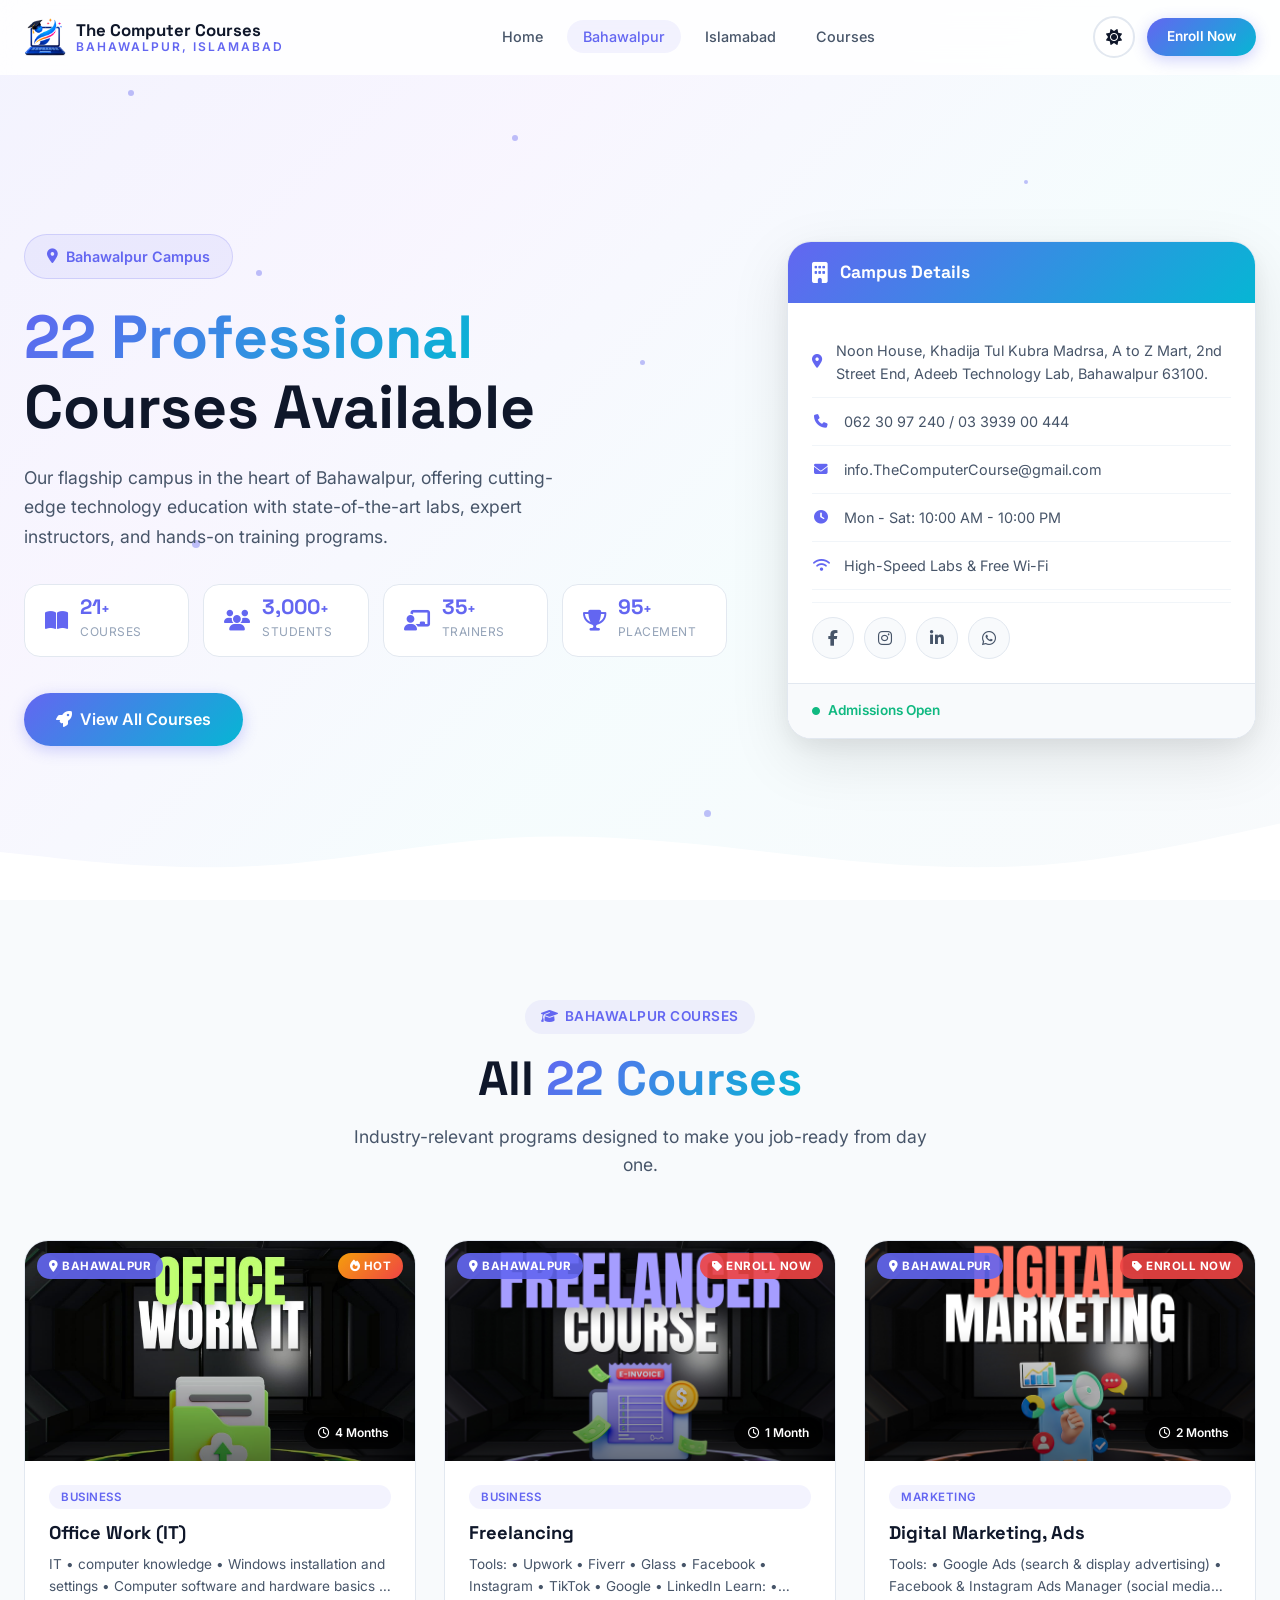
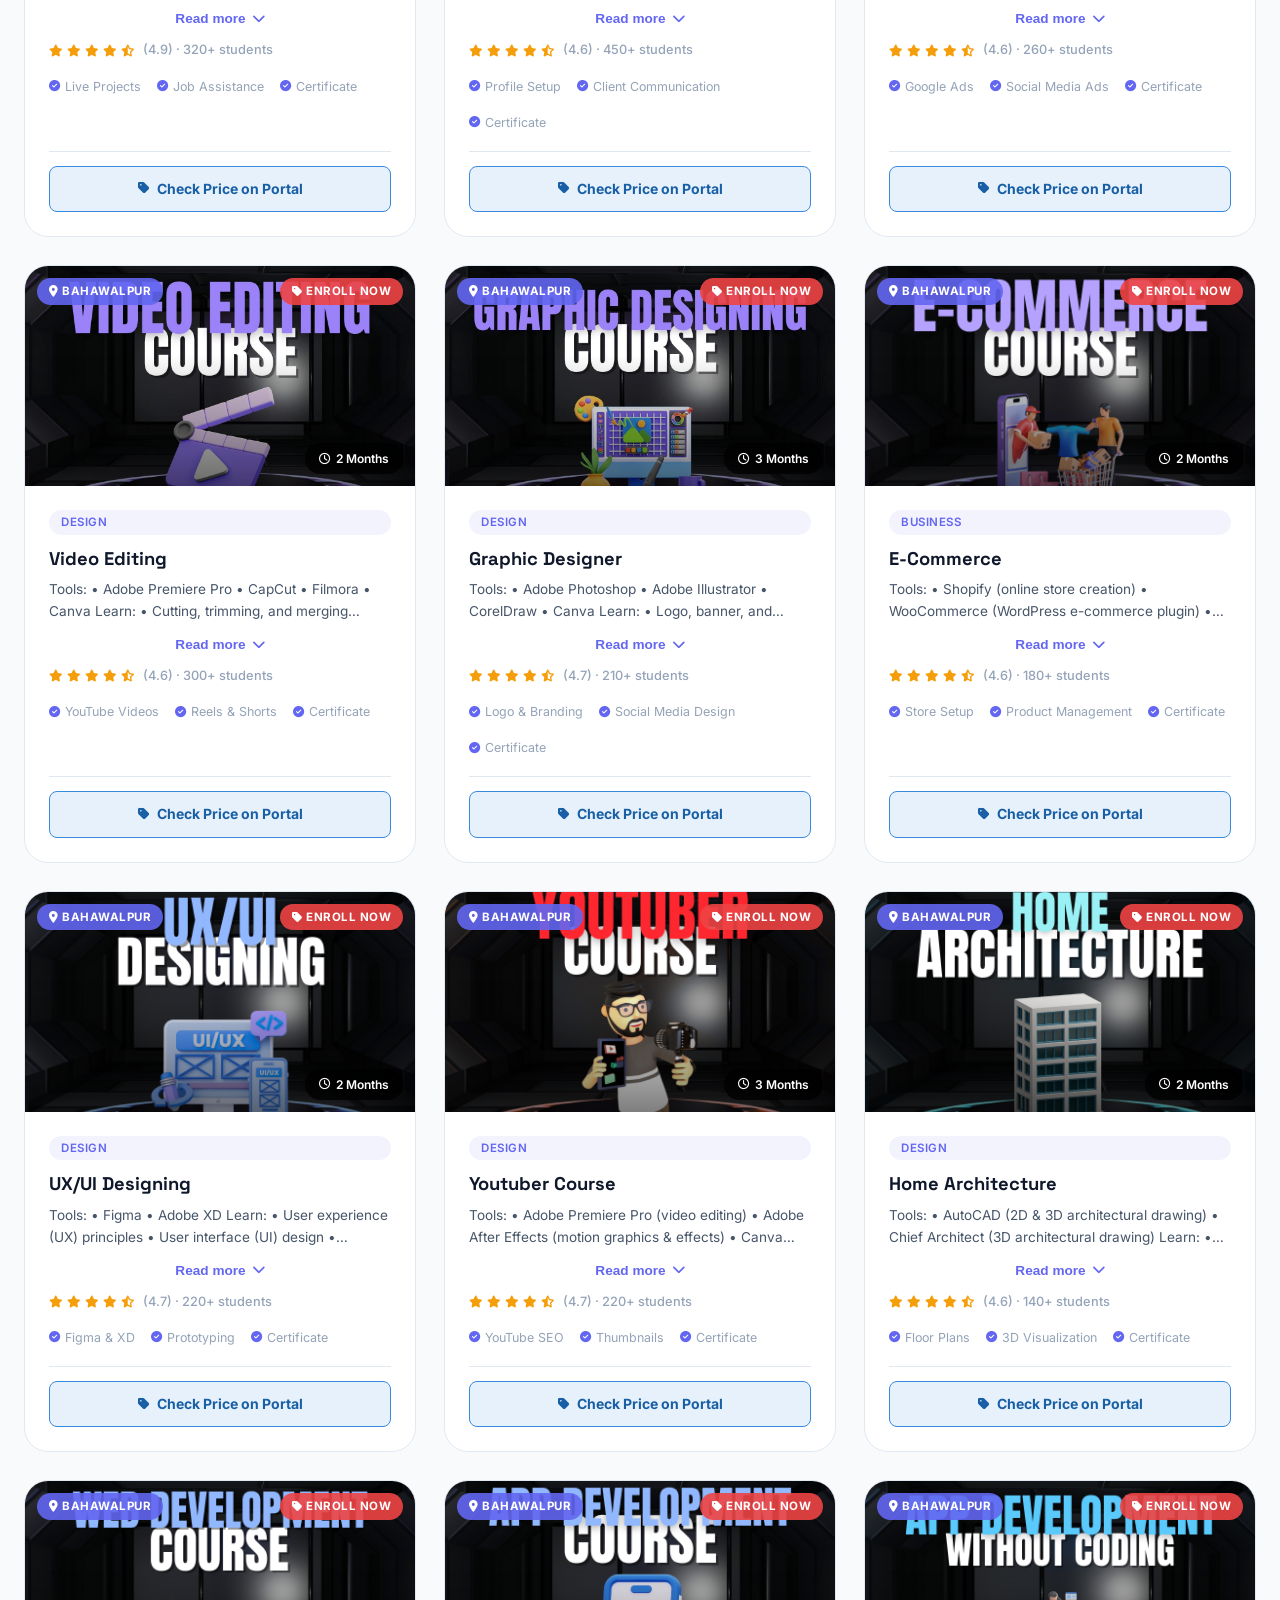
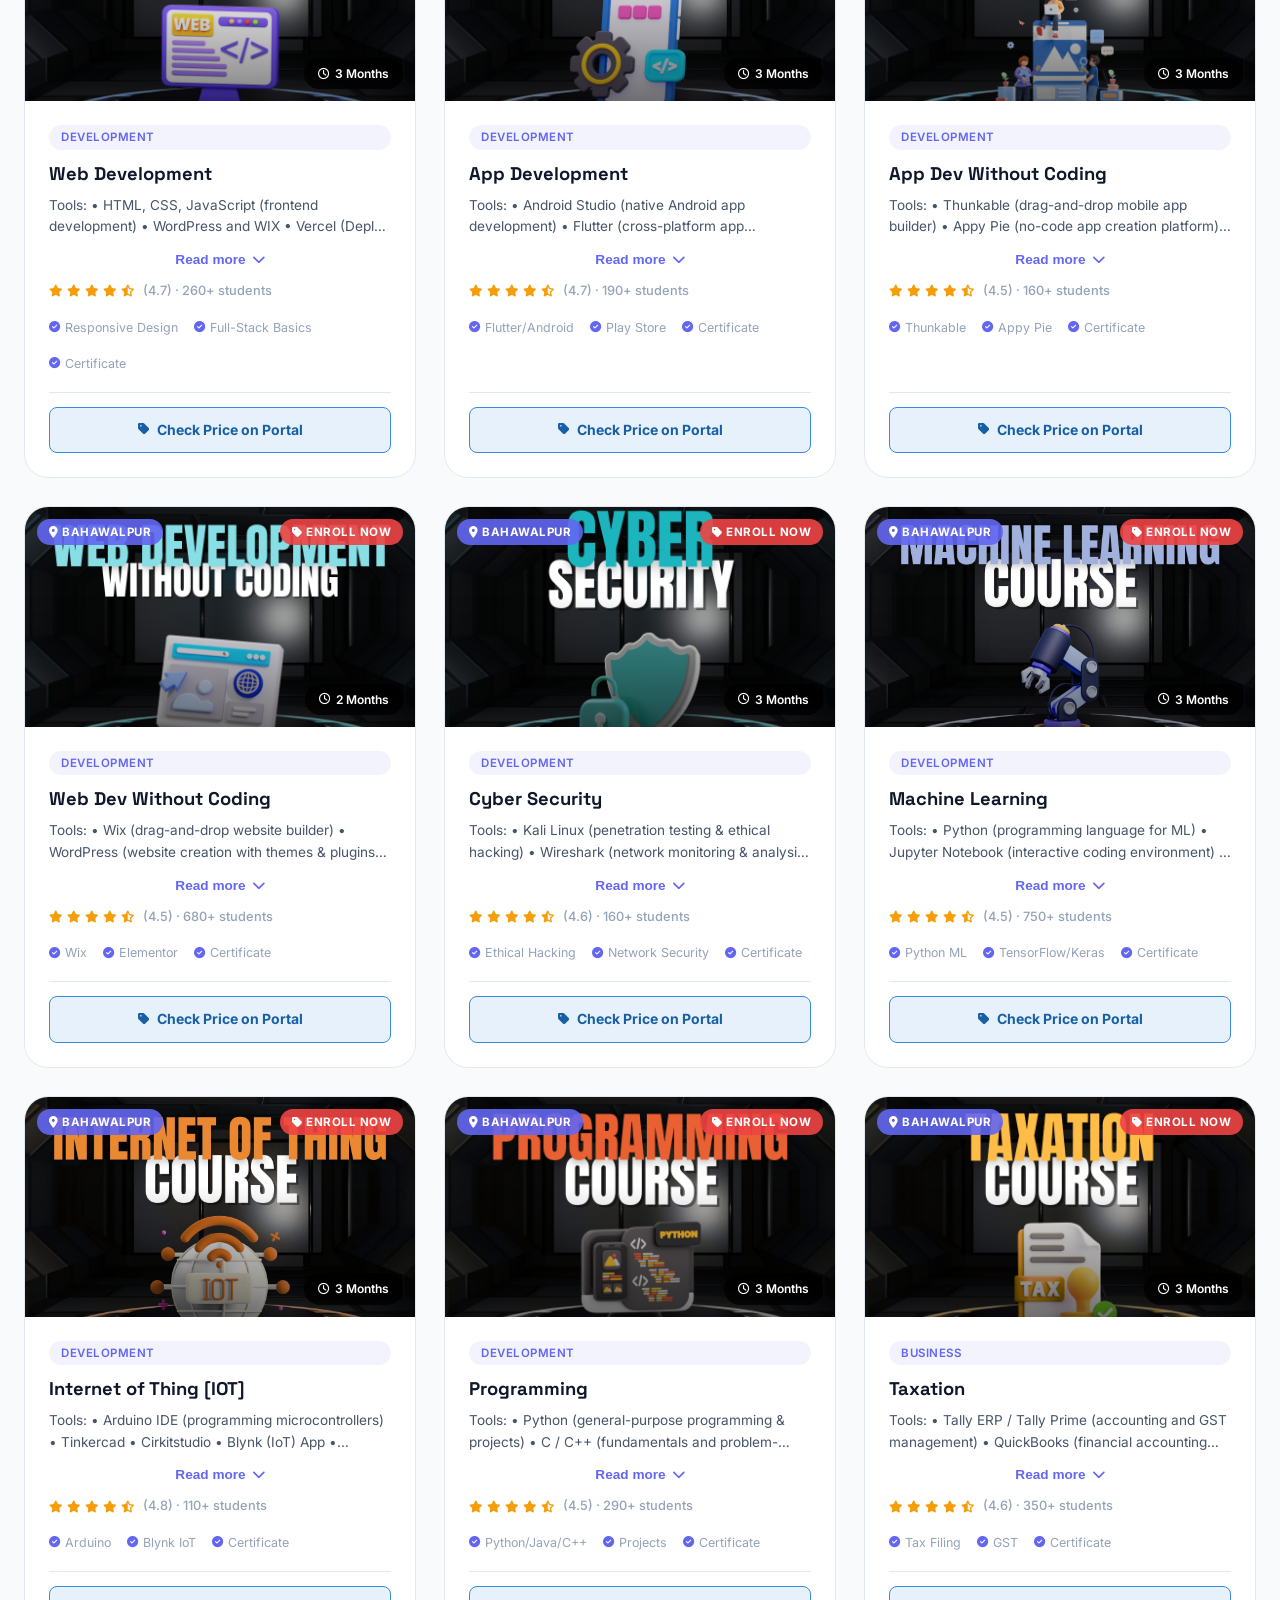
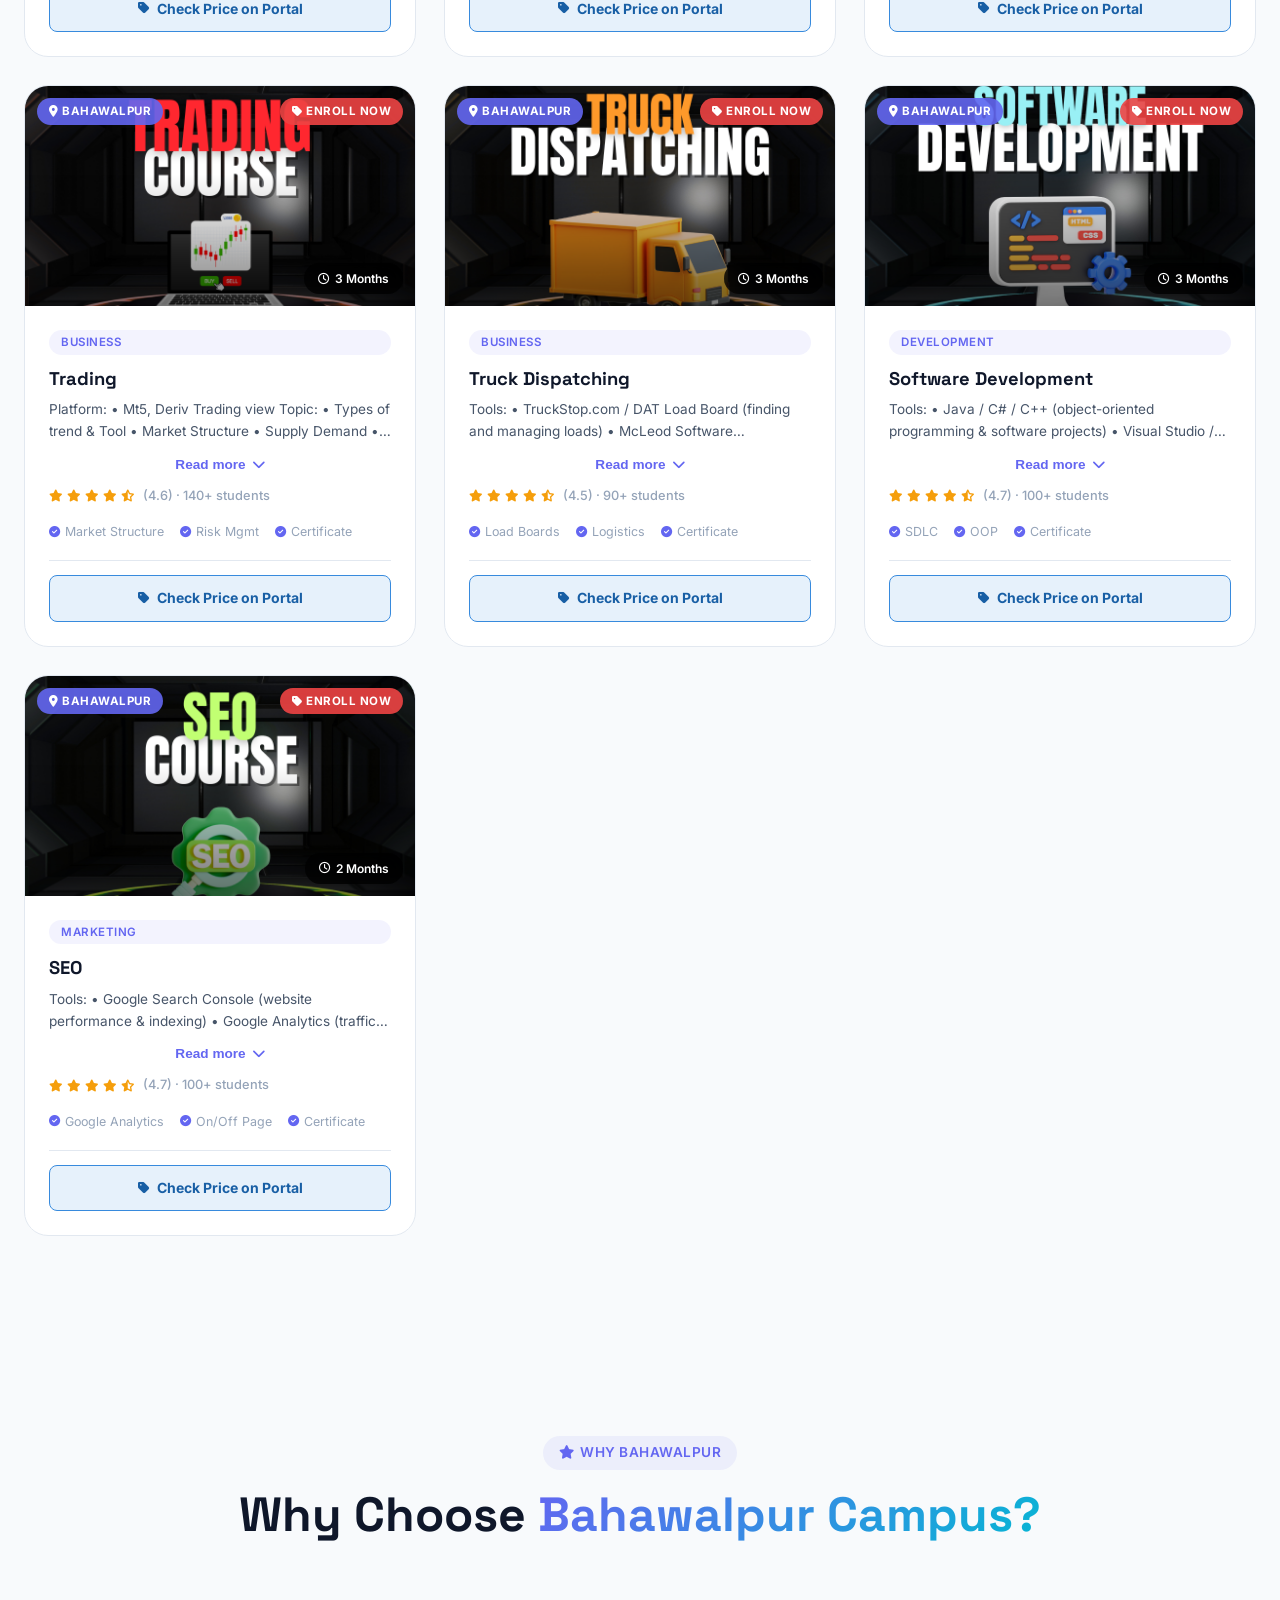
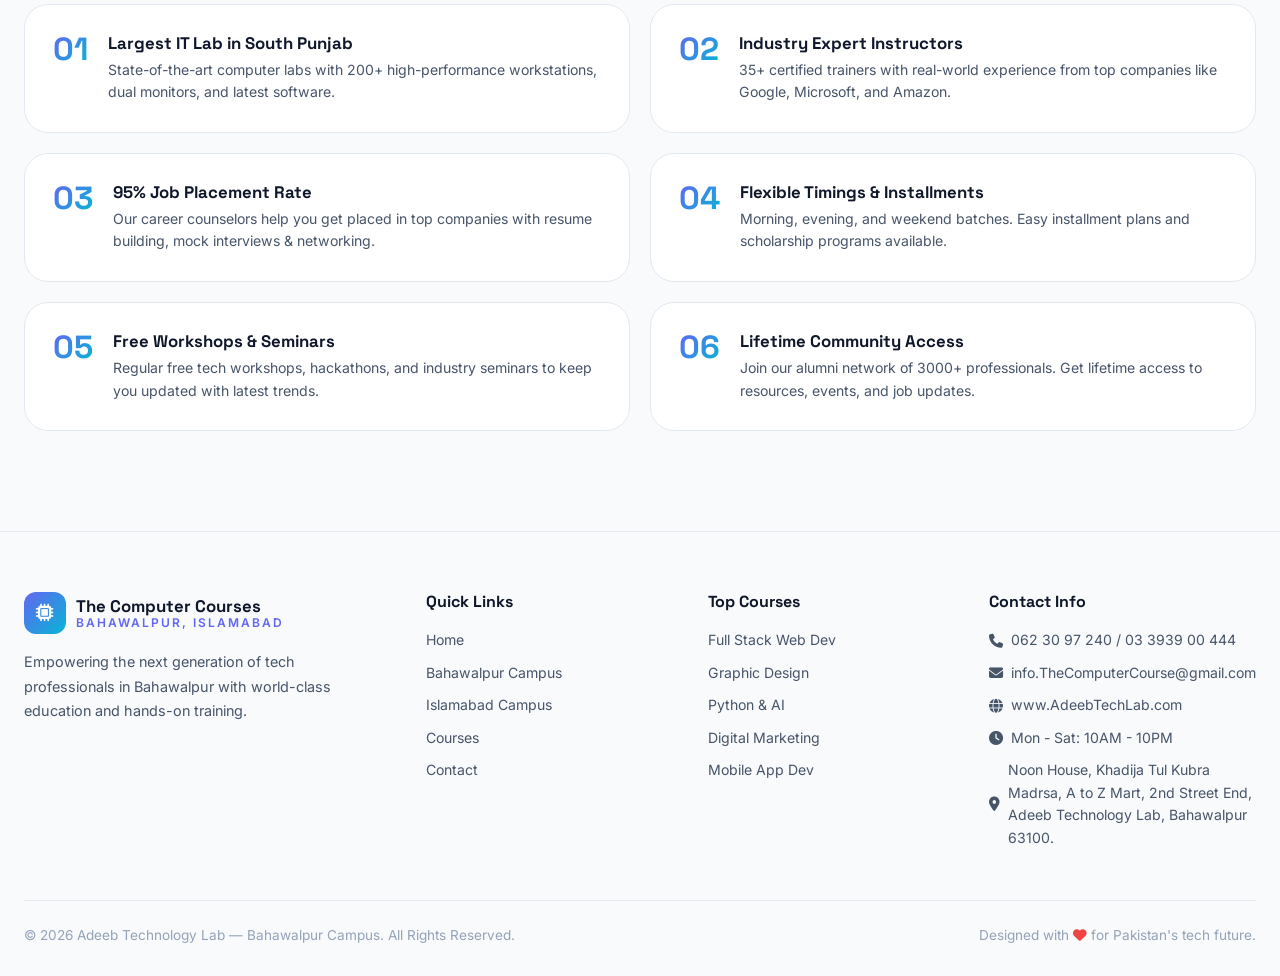
==== bahawalpur.html @ 1fae84c0 "Update bahawalpur.html" ====
<!DOCTYPE html>
<html lang="en" data-theme="light">
<head>
    <meta charset="UTF-8">
    <meta name="viewport" content="width=device-width, initial-scale=1.0">
    <title>The Computer Courses Bahawalpur Campus | 21 Professional Courses</title>   <link rel="icon" type="image/png" href="assets/adeeb.png">
    <meta name="description" content="Adeeb Technology Lab Bahawalpur Campus — Explore 21 professional IT courses including Web Development, AI, Graphic Design, Digital Marketing and more.">
    <link rel="preconnect" href="https://fonts.googleapis.com">
    <link rel="preconnect" href="https://fonts.gstatic.com" crossorigin>
    <link href="https://fonts.googleapis.com/css2?family=Inter:wght@300;400;500;600;700;800;900&family=Space+Grotesk:wght@400;500;600;700&display=swap" rel="stylesheet">
    <link rel="stylesheet" href="https://cdn.jsdelivr.net/npm/@fortawesome/fontawesome-free@6.4.0/css/all.min.css">
    <link rel="stylesheet" href="css/style.css">
    <link rel="stylesheet" href="css/campus-page.css">
</head>
<body>

    <!-- ========== NAVBAR ========== -->
    <nav class="navbar" id="navbar">
        <div class="container nav-container">
            <a href="index.html" class="logo">
                <div class="logo-icon" style="background: none;">
                    <img src="assets/adeeb.png" alt="Adeeb Logo" style="width: 100%; height: 100%; object-fit: contain;">
                </div>
                <div class="logo-text">
                    <span class="logo-name">The Computer Courses</span>
                    <span class="logo-sub">Bahawalpur, Islamabad</span>
                </div>
            </a>
            <ul class="nav-links" id="navLinks">
                <li><a href="index.html" class="nav-link">Home</a></li>
                <li><a href="bahawalpur.html" class="nav-link active">Bahawalpur</a></li>
                <li><a href="islamabad.html" class="nav-link">Islamabad</a></li>
                <li><a href="#courses" class="nav-link">Courses</a></li>
                <!-- <li><a href="#contact" class="nav-link">Contact</a></li> -->
            </ul>
            <div class="nav-actions">
                <button class="theme-toggle" id="themeToggle" aria-label="Toggle Theme">
                    <i class="fas fa-sun" id="themeIcon"></i>
                </button>
                <a href="#courses" class="btn btn-primary btn-sm nav-cta">Enroll Now</a>
                <button class="hamburger" id="hamburger" aria-label="Menu">
                    <span></span><span></span><span></span>
                </button>
            </div>
        </div>
    </nav>

    <!-- ========== CAMPUS HERO ========== -->
    <section class="campus-hero bahawalpur-hero" id="home">
        <div class="campus-hero-bg">
            <div class="hero-particles">
                <span></span><span></span><span></span><span></span><span></span>
                <span></span><span></span><span></span><span></span><span></span>
            </div>
        </div>
        <div class="container campus-hero-container">
            <div class="campus-hero-content">
                <div class="campus-location-badge" data-aos="fade-down">
                    <i class="fas fa-map-marker-alt"></i>
                    <span>Bahawalpur Campus</span>
                </div>
                <h1 class="campus-hero-title" data-aos="fade-up">
                    <span class="gradient-text">22 Professional</span><br>Courses Available
                </h1>
                <p class="campus-hero-desc" data-aos="fade-up">
                    Our flagship campus in the heart of Bahawalpur, offering cutting-edge technology education with state-of-the-art labs, expert instructors, and hands-on training programs.
                </p>
                <div class="campus-hero-stats" data-aos="fade-up">
                    <div class="mini-stat">
                        <i class="fas fa-book-open"></i>
                        <div>
                            <strong data-count="21">0</strong>
                            <span>Courses</span>
                        </div>
                    </div>
                    <div class="mini-stat">
                        <i class="fas fa-users"></i>
                        <div>
                            <strong data-count="3000">0</strong>
                            <span>Students</span>
                        </div>
                    </div>
                    <div class="mini-stat">
                        <i class="fas fa-chalkboard-teacher"></i>
                        <div>
                            <strong data-count="35">0</strong>
                            <span>Trainers</span>
                        </div>
                    </div>
                    <div class="mini-stat">
                        <i class="fas fa-trophy"></i>
                        <div>
                            <strong data-count="95">0</strong>
                            <span>Placement</span>
                        </div>
                    </div>
                </div>
                <div class="campus-hero-btns" data-aos="fade-up">
                    <a href="#courses" class="btn btn-primary btn-lg"><i class="fas fa-rocket"></i> View All Courses</a>
                    <!-- <a href="#contact" class="btn btn-outline btn-lg"><i class="fas fa-phone"></i> Contact Us</a> -->
                </div>
            </div>
            <div class="campus-hero-visual" data-aos="fade-left">
                <div class="campus-info-card">
                    <div class="info-card-header">
                        <i class="fas fa-building"></i>
                        <h3>Campus Details</h3>
                    </div>
                    <div class="info-card-body">
                        <div class="info-row"><i class="fas fa-map-marker-alt"></i><span><a href="https://maps.app.goo.gl/5aKZrYL8X9dsn5PGA" target="_blank" style="color:inherit;text-decoration:none;">Noon House, Khadija Tul Kubra Madrsa, A to Z Mart, 2nd Street End, Adeeb Technology Lab, Bahawalpur 63100. </a></span></div>
                        <div class="info-row"><i class="fas fa-phone"></i><span>062 30 97 240 / 03 3939 00 444</span></div>
                        <div class="info-row"><i class="fas fa-envelope"></i><span> info.TheComputerCourse@gmail.com </span></div>
                        <div class="info-row"><i class="fas fa-clock"></i><span>Mon - Sat: 10:00 AM - 10:00 PM</span></div>
                        <div class="info-row"><i class="fas fa-wifi"></i><span>High-Speed Labs & Free Wi-Fi</span></div>
                        <div class="info-social-row social-links">
                            <a href="https://www.facebook.com/TheComputerCourses" class="social-link" aria-label="Facebook" target="_blank" rel="noopener noreferrer"><i class="fab fa-facebook-f"></i></a>
                            <a href="https://www.instagram.com/thecomputercourses" class="social-link" aria-label="Instagram" target="_blank" rel="noopener noreferrer"><i class="fab fa-instagram"></i></a>
                            <a href="https://www.linkedin.com/company/thecomputercourses" class="social-link" aria-label="LinkedIn" target="_blank" rel="noopener noreferrer"><i class="fab fa-linkedin-in"></i></a>
                            <a href="https://www.whatsapp.com/channel/0029VaC5PtjEgGfEQtQZUh1p" class="social-link" aria-label="WhatsApp" target="_blank" rel="noopener noreferrer"><i class="fab fa-whatsapp"></i></a>
                        </div>
                    </div>
                    <div class="info-card-footer">
                        <span class="campus-status"><i class="fas fa-circle"></i> Admissions Open</span>
                    </div>
                </div>
            </div>
        </div>
        <div class="hero-wave">
            <svg viewBox="0 0 1440 120" fill="none" xmlns="http://www.w3.org/2000/svg">
                <path d="M0,64L48,69.3C96,75,192,85,288,80C384,75,480,53,576,48C672,43,768,53,864,64C960,75,1056,85,1152,80C1248,75,1344,53,1392,42.7L1440,32L1440,120L1392,120C1344,120,1248,120,1152,120C1056,120,960,120,864,120C768,120,672,120,576,120C480,120,384,120,288,120C192,120,96,120,48,120L0,120Z" fill="var(--bg-primary)"/>
            </svg>
        </div>
    </section>



    <!-- ========== COURSES ========== -->

    <section class="courses section" id="courses">
        <div class="container">
            <div class="section-header" data-aos="fade-up">
                <span class="section-badge"><i class="fas fa-graduation-cap"></i> Bahawalpur Courses</span>
                <h2 class="section-title">All <span class="gradient-text" id="courseCountTitle">22 Courses</span></h2>
                <p class="section-subtitle">Industry-relevant programs designed to make you job-ready from day one.</p>
            </div>
            <div class="courses-grid" id="coursesGrid"></div>
            <div class="no-results" id="noResults" style="display:none;">
                <i class="fas fa-search"></i>
                <h3>No courses found</h3>
                <p>Try a different category</p>
            </div>
        </div>
    </section>

    <!-- ========== WHY THIS CAMPUS ========== -->
    <section class="why-campus section">
        <div class="container">
            <div class="section-header" data-aos="fade-up">
                <span class="section-badge"><i class="fas fa-star"></i> Why Bahawalpur</span>
                <h2 class="section-title">Why Choose <span class="gradient-text">Bahawalpur Campus?</span></h2>
            </div>
            <div class="why-grid">
                <div class="why-card" data-aos="fade-up" data-delay="0">
                    <div class="why-number">01</div>
                    <div class="why-content">
                        <h3>Largest IT Lab in South Punjab</h3>
                        <p>State-of-the-art computer labs with 200+ high-performance workstations, dual monitors, and latest software.</p>
                    </div>
                </div>
                <div class="why-card" data-aos="fade-up" data-delay="100">
                    <div class="why-number">02</div>
                    <div class="why-content">
                        <h3>Industry Expert Instructors</h3>
                        <p>35+ certified trainers with real-world experience from top companies like Google, Microsoft, and Amazon.</p>
                    </div>
                </div>
                <div class="why-card" data-aos="fade-up" data-delay="200">
                    <div class="why-number">03</div>
                    <div class="why-content">
                        <h3>95% Job Placement Rate</h3>
                        <p>Our career counselors help you get placed in top companies with resume building, mock interviews & networking.</p>
                    </div>
                </div>
                <div class="why-card" data-aos="fade-up" data-delay="300">
                    <div class="why-number">04</div>
                    <div class="why-content">
                        <h3>Flexible Timings & Installments</h3>
                        <p>Morning, evening, and weekend batches. Easy installment plans and scholarship programs available.</p>
                    </div>
                </div>
                <div class="why-card" data-aos="fade-up" data-delay="400">
                    <div class="why-number">05</div>
                    <div class="why-content">
                        <h3>Free Workshops & Seminars</h3>
                        <p>Regular free tech workshops, hackathons, and industry seminars to keep you updated with latest trends.</p>
                    </div>
                </div>
                <div class="why-card" data-aos="fade-up" data-delay="500">
                    <div class="why-number">06</div>
                    <div class="why-content">
                        <h3>Lifetime Community Access</h3>
                        <p>Join our alumni network of 3000+ professionals. Get lifetime access to resources, events, and job updates.</p>
                    </div>
                </div>
            </div>
        </div>
    </section>


    <!-- ========== FOOTER ========== -->
    <footer class="footer">
        <div class="container">
            <div class="footer-grid">
                <div class="footer-about">
                    <a href="index.html" class="logo footer-logo">
                        <div class="logo-icon"><i class="fas fa-microchip"></i></div>
                        <div class="logo-text">
                            <span class="logo-name">The Computer Courses</span>
                            <span class="logo-sub">Bahawalpur, Islamabad</span>
                        </div>
                    </a>
                    <p>Empowering the next generation of tech professionals in Bahawalpur with world-class education and hands-on training.</p>
                </div>
                <div class="footer-links-col">
                    <h4>Quick Links</h4>
                    <ul>
                        <li><a href="index.html">Home</a></li>
                        <li><a href="bahawalpur.html">Bahawalpur Campus</a></li>
                        <li><a href="islamabad.html">Islamabad Campus</a></li>
                        <li><a href="#courses">Courses</a></li>
                        <li><a href="#contact">Contact</a></li>
                    </ul>
                </div>
                <div class="footer-links-col">
                    <h4>Top Courses</h4>
                    <ul>
                        <li><a href="#">Full Stack Web Dev</a></li>
                        <li><a href="#">Graphic Design</a></li>
                        <li><a href="#">Python & AI</a></li>
                        <li><a href="#">Digital Marketing</a></li>
                        <li><a href="#">Mobile App Dev</a></li>
                    </ul>
                </div>
                <div class="footer-links-col">
                    <h4>Contact Info</h4>
                    <ul>
                        <li><i class="fas fa-phone"></i> 062 30 97 240 / 03 3939 00 444</li>
                        <li><i class="fas fa-envelope"></i>  info.TheComputerCourse@gmail.com </li>
                        <li><i class="fas fa-globe"></i> www.AdeebTechLab.com</li>
                        <li><i class="fas fa-clock"></i> Mon - Sat: 10AM - 10PM</li>
                        <li><i class="fas fa-map-marker-alt"></i> Noon House, Khadija Tul Kubra Madrsa, A to Z Mart, 2nd Street End, Adeeb Technology Lab, Bahawalpur 63100. </li>
                    </ul>
                </div>
            </div>
            <div class="footer-bottom">
                <p>&copy; 2026 Adeeb Technology Lab — Bahawalpur Campus. All Rights Reserved.</p>
                <p>Designed with <i class="fas fa-heart" style="color: #ef4444;"></i> for Pakistan's tech future.</p>
            </div>
        </div>
    </footer>

    <!-- Back to Top -->
    <button class="back-to-top" id="backToTop" aria-label="Back to top"><i class="fas fa-chevron-up"></i></button>

    <script src="js/courses-data.js"></script>
    <script src="js/campus-page.js"></script>
    <script>
        initCampusPage('bahawalpur');
    </script>
</body>
</html>
---- css/style.css ----
/* =============================================
   ADEEB TECHNOLOGY LAB - MAIN STYLESHEET
   Premium Institute Template
   ============================================= */

:root {
    --bg-primary: #ffffff;
    --bg-secondary: #f8fafc;
    --bg-tertiary: #f1f5f9;
    --bg-card: #ffffff;
    --bg-card-hover: #f8fafc;
    --text-primary: #0f172a;
    --text-secondary: #475569;
    --text-muted: #94a3b8;
    --border-color: #e2e8f0;
    --border-light: #f1f5f9;
    --shadow-sm: 0 1px 3px rgba(0,0,0,0.06), 0 1px 2px rgba(0,0,0,0.04);
    --shadow-md: 0 4px 20px rgba(0,0,0,0.06), 0 2px 8px rgba(0,0,0,0.04);
    --shadow-lg: 0 10px 40px rgba(0,0,0,0.08), 0 4px 16px rgba(0,0,0,0.04);
    --shadow-xl: 0 20px 60px rgba(0,0,0,0.1), 0 8px 24px rgba(0,0,0,0.06);
    --shadow-glow: 0 0 30px rgba(99, 102, 241, 0.15);
    --primary: #6366f1;
    --primary-light: #818cf8;
    --primary-dark: #4f46e5;
    --primary-bg: rgba(99, 102, 241, 0.08);
    --secondary: #06b6d4;
    --accent: #f59e0b;
    --success: #10b981;
    --danger: #ef4444;
    --gradient-primary: linear-gradient(135deg, #6366f1 0%, #06b6d4 100%);
    --gradient-hero: linear-gradient(135deg, #6366f1 0%, #8b5cf6 30%, #06b6d4 70%, #10b981 100%);
    --gradient-card: linear-gradient(135deg, #6366f1 0%, #8b5cf6 100%);
    --font-primary: 'Inter', -apple-system, BlinkMacSystemFont, sans-serif;
    --font-heading: 'Space Grotesk', 'Inter', sans-serif;
    --section-padding: 100px 0;
    --container-max: 1280px;
    --radius-sm: 8px;
    --radius-md: 12px;
    --radius-lg: 16px;
    --radius-xl: 24px;
    --radius-full: 9999px;
    --transition: all 0.3s cubic-bezier(0.4, 0, 0.2, 1);
    --transition-slow: all 0.5s cubic-bezier(0.4, 0, 0.2, 1);
    --navbar-bg: rgba(255, 255, 255, 0.85);
    --navbar-blur: blur(20px);
}

[data-theme="dark"] {
    --bg-primary: #0f172a;
    --bg-secondary: #1e293b;
    --bg-tertiary: #1a2332;
    --bg-card: #1e293b;
    --bg-card-hover: #253348;
    --text-primary: #f1f5f9;
    --text-secondary: #94a3b8;
    --text-muted: #64748b;
    --border-color: #334155;
    --border-light: #1e293b;
    --shadow-sm: 0 1px 3px rgba(0,0,0,0.2);
    --shadow-md: 0 4px 20px rgba(0,0,0,0.3);
    --shadow-lg: 0 10px 40px rgba(0,0,0,0.4);
    --shadow-xl: 0 20px 60px rgba(0,0,0,0.5);
    --shadow-glow: 0 0 30px rgba(99, 102, 241, 0.25);
    --primary-bg: rgba(99, 102, 241, 0.15);
    --navbar-bg: rgba(15, 23, 42, 0.9);
}

*, *::before, *::after { margin: 0; padding: 0; box-sizing: border-box; }
html { scroll-behavior: smooth; scroll-padding-top: 80px; }
body { font-family: var(--font-primary); background: var(--bg-primary); color: var(--text-primary); line-height: 1.6; transition: background 0.4s ease, color 0.4s ease; overflow-x: hidden; }
h1, h2, h3, h4, h5, h6 { font-family: var(--font-heading); font-weight: 700; line-height: 1.2; }
a { text-decoration: none; color: inherit; transition: var(--transition); }
img { max-width: 100%; display: block; }
ul { list-style: none; }
.container { max-width: var(--container-max); margin: 0 auto; padding: 0 24px; }
.section { padding: var(--section-padding); }

.gradient-text { background: var(--gradient-primary); -webkit-background-clip: text; -webkit-text-fill-color: transparent; background-clip: text; }

/* BUTTONS */
.btn { display: inline-flex; align-items: center; gap: 8px; padding: 8px 10px; font-family: var(--font-primary); font-weight: 600; border: none; border-radius: var(--radius-full); cursor: pointer; transition: var(--transition); text-align: center; justify-content: center; white-space: nowrap; }
.btn-sm { padding: 8px 20px; font-size: 0.85rem; }
.btn-lg { padding: 14px 32px; font-size: 1rem; }
.btn-primary { background: var(--gradient-primary); color: #fff; box-shadow: 0 4px 15px rgba(99, 102, 241, 0.3); }
.btn-primary:hover { transform: translateY(-2px); box-shadow: 0 8px 25px rgba(99, 102, 241, 0.4); }
.btn-outline { background: transparent; color: var(--text-primary); border: 2px solid var(--border-color); }
.btn-outline:hover { border-color: var(--primary); color: var(--primary); transform: translateY(-2px); }
.btn-block { width: 100%; }

/* SECTION HEADER */
.section-header { text-align: center; margin-bottom: 60px; }
.section-badge { display: inline-flex; align-items: center; gap: 6px; padding: 6px 16px; background: var(--primary-bg); color: var(--primary); font-size: 0.85rem; font-weight: 600; border-radius: var(--radius-full); margin-bottom: 16px; letter-spacing: 0.5px; text-transform: uppercase; }
.section-title { font-size: clamp(2rem, 4vw, 3rem); margin-bottom: 16px; color: var(--text-primary); }
.section-subtitle { font-size: 1.1rem; color: var(--text-secondary); max-width: 600px; margin: 0 auto; }

/* NAVBAR */
.navbar { position: fixed; top: 0; left: 0; right: 0; z-index: 1000; padding: 16px 0; background: var(--navbar-bg); backdrop-filter: var(--navbar-blur); -webkit-backdrop-filter: var(--navbar-blur); border-bottom: 1px solid transparent; transition: var(--transition); }
.navbar.scrolled { padding: 10px 0; border-bottom-color: var(--border-color); box-shadow: var(--shadow-sm); }
.nav-container { display: flex; align-items: center; justify-content: space-between; }
.logo { display: flex; align-items: center; gap: 10px; z-index: 101; }
.logo-icon { width: 42px; height: 42px; background: var(--gradient-primary); border-radius: var(--radius-md); display: flex; align-items: center; justify-content: center; color: #fff; font-size: 1.1rem; }
.logo-text { display: flex; flex-direction: column; line-height: 1.2; }
.logo-name { font-family: var(--font-heading); font-weight: 700; font-size: 1.05rem; color: var(--text-primary); }
.logo-sub { font-weight: 600; font-size: 0.75rem; color: var(--primary); letter-spacing: 2px; text-transform: uppercase; }
.nav-links { display: flex; align-items: center; gap: 8px; }
.nav-link { padding: 8px 16px; font-size: 0.9rem; font-weight: 500; color: var(--text-secondary); border-radius: var(--radius-full); transition: var(--transition); }
.nav-link:hover, .nav-link.active { color: var(--primary); background: var(--primary-bg); }
.nav-actions { display: flex; align-items: center; gap: 12px; }
.theme-toggle { width: 42px; height: 42px; border: 2px solid var(--border-color); border-radius: var(--radius-full); background: var(--bg-card); color: var(--text-primary); font-size: 1rem; cursor: pointer; transition: var(--transition); display: flex; align-items: center; justify-content: center; }
.theme-toggle:hover { border-color: var(--primary); color: var(--primary); transform: rotate(30deg); }
.hamburger { display: none; flex-direction: column; gap: 5px; background: none; border: none; cursor: pointer; padding: 4px; z-index: 101; }
.hamburger span { width: 24px; height: 2.5px; background: var(--text-primary); border-radius: 4px; transition: var(--transition); }
.hamburger.active span:nth-child(1) { transform: rotate(45deg) translate(5px, 5px); }
.hamburger.active span:nth-child(2) { opacity: 0; }
.hamburger.active span:nth-child(3) { transform: rotate(-45deg) translate(5px, -5px); }

/* HERO */
.hero { position: relative; min-height: 100vh; display: flex; align-items: center; padding-top: 80px; overflow: hidden; background: var(--bg-secondary); }
.hero-bg-shapes .shape { position: absolute; border-radius: 50%; filter: blur(80px); opacity: 0.3; }
.shape-1 { width: 500px; height: 500px; background: var(--primary); top: -200px; right: -100px; animation: float 8s ease-in-out infinite; }
.shape-2 { width: 400px; height: 400px; background: var(--secondary); bottom: -150px; left: -100px; animation: float 10s ease-in-out infinite reverse; }
.shape-3 { width: 200px; height: 200px; background: var(--accent); top: 40%; left: 40%; animation: float 6s ease-in-out infinite; }
.shape-4 { width: 300px; height: 300px; background: #8b5cf6; top: 20%; right: 30%; animation: float 12s ease-in-out infinite reverse; }
@keyframes float { 0%, 100% { transform: translateY(0) scale(1); } 50% { transform: translateY(-30px) scale(1.05); } }

.hero-container { display: grid; grid-template-columns: 1fr 1fr; gap: 60px; align-items: center; position: relative; z-index: 2; }
.hero-badge { display: inline-flex; align-items: center; gap: 8px; padding: 8px 20px; background: var(--primary-bg); color: var(--primary); font-size: 0.85rem; font-weight: 600; border-radius: var(--radius-full); margin-bottom: 24px; border: 1px solid rgba(99, 102, 241, 0.2); animation: fadeInDown 0.6s ease; }
.hero-title { font-size: clamp(2.5rem, 5vw, 4rem); margin-bottom: 20px; line-height: 1.15; animation: fadeInUp 0.6s ease 0.1s both; }
.hero-description { font-size: 1.15rem; color: var(--text-secondary); margin-bottom: 36px; line-height: 1.7; max-width: 540px; animation: fadeInUp 0.6s ease 0.2s both; }
.hero-stats { display: flex; gap: 32px; margin-bottom: 40px; animation: fadeInUp 0.6s ease 0.3s both; }
.stat-item { text-align: center; }
.stat-number { font-family: var(--font-heading); font-size: 2rem; font-weight: 800; background: var(--gradient-primary); -webkit-background-clip: text; -webkit-text-fill-color: transparent; background-clip: text; }
.stat-number::after { content: '+'; font-size: 1.2rem; }
.stat-label { font-size: 0.8rem; color: var(--text-muted); font-weight: 500; text-transform: uppercase; letter-spacing: 1px; margin-top: 2px; }
.hero-buttons { display: flex; gap: 16px; flex-wrap: wrap; animation: fadeInUp 0.6s ease 0.4s both; }

/* ========== HERO ILLUSTRATION - ORBIT LAYOUT ========== */
.hero-visual { position: relative; }

.hero-illustration {
    position: relative;
    width: 100%;
    height: 520px;
    display: flex;
    align-items: center;
    justify-content: center;
}

.orbit-ring-1 {
    position: absolute;
    top: 50%;
    left: 50%;
    width: 320px;
    height: 320px;
    margin-left: -160px;
    margin-top: -160px;
    border: 1.5px dashed rgba(99, 102, 241, 0.3);
    border-radius: 50%;
    pointer-events: none;
    z-index: 1;
}

.orbit-ring-2 {
    position: absolute;
    top: 50%;
    left: 50%;
    width: 490px;
    height: 490px;
    margin-left: -245px;
    margin-top: -245px;
    border: 1.5px dashed rgba(6, 182, 212, 0.25);
    border-radius: 50%;
    pointer-events: none;
    z-index: 1;
}

.central-orb {
    position: absolute;
    top: 50%;
    left: 50%;
    transform: translate(-50%, -50%);
    width: 200px;
    height: 200px;
    background: none !important;
    box-shadow: none !important;
    animation: none !important;
    z-index: 5;
}

.floating-card {
    position: absolute;
    padding: 10px 16px;
    background: var(--bg-card);
    border: 1px solid var(--border-color);
    border-radius: var(--radius-lg);
    box-shadow: var(--shadow-lg);
    display: flex;
    align-items: center;
    gap: 8px;
    font-weight: 600;
    font-size: 0.82rem;
    white-space: nowrap;
    z-index: 4;
    animation: float-card 6s ease-in-out infinite;
}

.floating-card i { font-size: 1.1rem; color: var(--primary); }

.fc-1  { top: calc(50% - 178px); left: calc(50% - 50px);  animation-delay: 0s;   }
.fc-2  { top: calc(50% - 22px);  left: calc(50% + 130px); animation-delay: 1s;   }
.fc-3  { top: calc(50% + 100px); left: calc(50% + 55px);  animation-delay: 2s;   }
.fc-4  { top: calc(50% + 100px); left: calc(50% - 155px); animation-delay: 3s;   }
.fc-5  { top: calc(50% - 22px);  left: calc(50% - 215px); animation-delay: 1.5s; }
.fc-6  { top: calc(50% - 255px); left: calc(50% + 95px);  animation-delay: 0.5s; }
.fc-7  { top: calc(50% + 5px);   left: calc(50% + 215px); animation-delay: 1.2s; }
.fc-8  { top: calc(50% + 210px); left: calc(50% - 65px);  animation-delay: 2.2s; }
.fc-9  { top: calc(50% + 5px);   left: calc(50% - 300px); animation-delay: 0.8s; }
.fc-10 { top: calc(50% - 255px); left: calc(50% - 190px); animation-delay: 1.8s; }

@keyframes float-card {
    0%, 100% { transform: translateY(0px); }
    50%       { transform: translateY(-12px); }
}

.hero-wave { position: absolute; bottom: -2px; left: 0; right: 0; z-index: 1; }
.hero-wave svg { display: block; width: 100%; }

/* ABOUT */
.about-grid { display: grid; grid-template-columns: repeat(3, 1fr); gap: 24px; }
.about-card { background: var(--bg-card); border: 1px solid var(--border-color); border-radius: var(--radius-xl); padding: 36px 28px; text-align: center; transition: var(--transition); position: relative; overflow: hidden; }
.about-card::before { content: ''; position: absolute; top: 0; left: 0; right: 0; height: 4px; background: var(--gradient-primary); transform: scaleX(0); transition: var(--transition); }
.about-card:hover { transform: translateY(-8px); box-shadow: var(--shadow-xl); border-color: var(--primary); }
.about-card:hover::before { transform: scaleX(1); }
.about-card-icon { width: 70px; height: 70px; margin: 0 auto 20px; background: var(--primary-bg); border-radius: var(--radius-lg); display: flex; align-items: center; justify-content: center; font-size: 1.5rem; color: var(--primary); transition: var(--transition); }
.about-card:hover .about-card-icon { background: var(--gradient-primary); color: #fff; transform: scale(1.1) rotate(5deg); }
.about-card h3 { font-size: 1.15rem; margin-bottom: 10px; color: var(--text-primary); }
.about-card p  { font-size: 0.9rem; color: var(--text-secondary); line-height: 1.6; }

/* COURSES */
.courses { background: var(--bg-secondary); }
.campus-filter { display: flex; justify-content: center; gap: 12px; margin-bottom: 20px; flex-wrap: wrap; }
.filter-btn { display: inline-flex; align-items: center; gap: 8px; padding: 10px 24px; background: var(--bg-card); border: 2px solid var(--border-color); border-radius: var(--radius-full); font-family: var(--font-primary); font-size: 0.9rem; font-weight: 600; color: var(--text-secondary); cursor: pointer; transition: var(--transition); }
.filter-btn:hover { border-color: var(--primary); color: var(--primary); }
.filter-btn.active { background: var(--gradient-primary); color: #fff; border-color: transparent; box-shadow: 0 4px 15px rgba(99, 102, 241, 0.3); }
.filter-count { background: rgba(255,255,255,0.2); padding: 2px 8px; border-radius: var(--radius-full); font-size: 0.75rem; }
.filter-btn:not(.active) .filter-count { background: var(--primary-bg); color: var(--primary); }
.category-filter { display: flex; justify-content: center; gap: 8px; margin-bottom: 40px; flex-wrap: wrap; }
.cat-btn { padding: 6px 18px; background: transparent; border: 1px solid var(--border-color); border-radius: var(--radius-full); font-family: var(--font-primary); font-size: 0.82rem; font-weight: 500; color: var(--text-muted); cursor: pointer; transition: var(--transition); }
.cat-btn:hover { color: var(--primary); border-color: var(--primary); }
.cat-btn.active { background: var(--primary-bg); color: var(--primary); border-color: var(--primary); }

/* =============================================
   COURSE CARDS — KEY FIX:
   Cards are now full flex columns so the
   "Check Price on Portal" button always sits
   pinned to the bottom regardless of content.
   ============================================= */
.courses-grid { display: grid; grid-template-columns: repeat(auto-fill, minmax(320px, 1fr)); gap: 28px; }

/* FIX 1: Make the card itself a flex column */
.course-card {
    background: var(--bg-card);
    border: 1px solid var(--border-color);
    border-radius: var(--radius-xl);
    overflow: hidden;
    transition: var(--transition-slow);
    position: relative;
    opacity: 0;
    transform: translateY(30px);
    animation: cardAppear 0.5s ease forwards;
    display: flex;
    flex-direction: column;
}
.course-card:hover { transform: translateY(-12px) scale(1.02); box-shadow: var(--shadow-xl); border-color: var(--primary-light); }
.course-card:hover .course-card-image img { transform: scale(1.1); }
.course-card:hover .course-card-shine { left: 120%; }
@keyframes cardAppear { to { opacity: 1; transform: translateY(0); } }
.course-card-image { position: relative; height: 220px; overflow: hidden; }
.course-card-image img { width: 100%; height: 220px; object-fit: cover; object-position: center center; transition: transform 0.6s cubic-bezier(0.4, 0, 0.2, 1); }
.course-card-image::after { content: ''; position: absolute; bottom: 0; left: 0; right: 0; height: 60%; background: linear-gradient(to top, rgba(0,0,0,0.5) 0%, transparent 100%); pointer-events: none; }
.course-card-shine { position: absolute; top: 0; left: -100%; width: 60%; height: 100%; background: linear-gradient(90deg, transparent, rgba(255,255,255,0.15), transparent); transition: left 0.8s ease; z-index: 2; pointer-events: none; }
.course-badges { position: absolute; top: 12px; left: 12px; right: 12px; display: flex; justify-content: space-between; z-index: 3; }
.badge { padding: 4px 12px; border-radius: var(--radius-full); font-size: 0.72rem; font-weight: 700; text-transform: uppercase; letter-spacing: 0.5px; }
.badge-campus { background: rgba(99, 102, 241, 0.9); color: #fff; }
.badge-campus-isb { background: rgba(16, 185, 129, 0.9); color: #fff; }
.badge-discount { background: rgba(239, 68, 68, 0.9); color: #fff; animation: pulse-badge 2s ease-in-out infinite; }
@keyframes pulse-badge { 0%, 100% { transform: scale(1); } 50% { transform: scale(1.08); } }
.badge-hot { background: linear-gradient(135deg, #f59e0b, #ef4444); color: #fff; }
.course-duration { position: absolute; bottom: 12px; right: 12px; padding: 6px 14px; background: rgba(0,0,0,0.7); backdrop-filter: blur(10px); color: #fff; border-radius: var(--radius-full); font-size: 0.75rem; font-weight: 600; z-index: 3; display: flex; align-items: center; gap: 5px; }

/* FIX 2: Make card body a flex column that grows to fill remaining space */
.course-card-body {
    padding: 24px;
    position: relative;
    display: flex;
    flex-direction: column;
    flex: 1;
}

.course-category-tag { display: inline-block; padding: 3px 12px; background: var(--primary-bg); color: var(--primary); font-size: 0.72rem; font-weight: 600; border-radius: var(--radius-full); margin-bottom: 12px; text-transform: uppercase; letter-spacing: 0.5px; }
.course-card-body h3 { font-size: 1.15rem; margin-bottom: 8px; color: var(--text-primary); transition: var(--transition); line-height: 1.35; }
.course-card:hover .course-card-body h3 { color: var(--primary); }
.course-card-body .course-desc { font-size: 0.85rem; color: var(--text-secondary); line-height: 1.6; margin-bottom: 16px; max-height: calc(1.6em * 2); display: -webkit-box; -webkit-line-clamp: 2; -webkit-box-orient: vertical; overflow: hidden; }
.course-card-body .course-desc.expanded { display: block; overflow: visible; max-height: none; }
.desc-toggle { background: transparent; border: none; color: var(--primary); padding: 4px 6px; border-radius: var(--radius-full); cursor: pointer; display: inline-flex; align-items: center; justify-content: center; margin-top: -6px; margin-bottom: 10px; transition: var(--transition); }
.desc-toggle:hover { color: var(--primary-dark); }
.desc-toggle i { transition: transform 0.2s ease; }
.desc-toggle.open i { transform: rotate(180deg); }
.desc-toggle .desc-toggle-label { margin-right: 6px; font-size: 0.85rem; font-weight: 600; }
.desc-modal { position: fixed; inset: 0; display: none; z-index: 2000; }
.desc-modal.open { display: block; }
.desc-modal-backdrop { position: absolute; inset: 0; background: rgba(0,0,0,0.45); backdrop-filter: blur(2px); }
.desc-modal-dialog { position: absolute; left: 50%; top: 50%; transform: translate(-50%, -50%); width: min(640px, 92vw); max-height: 72vh; overflow: auto; background: var(--bg-card); color: var(--text-primary); border: 1px solid var(--border-color); border-radius: var(--radius-xl); box-shadow: var(--shadow-xl); padding: 24px 28px; }
.desc-modal-title { font-size: 1.1rem; margin-bottom: 8px; }
.desc-modal-content { font-size: 0.95rem; color: var(--text-secondary); line-height: 1.7; white-space: pre-wrap; }
.desc-modal-close { position: absolute; top: 10px; right: 12px; background: transparent; border: none; color: var(--text-secondary); font-size: 1.1rem; cursor: pointer; padding: 6px; }
.course-features { display: flex; gap: 16px; margin-bottom: 18px; flex-wrap: wrap; }
.course-feature { display: flex; align-items: center; gap: 5px; font-size: 0.78rem; color: var(--text-muted); }
.course-feature i { color: var(--primary); font-size: 0.7rem; }
.course-rating { display: flex; align-items: center; gap: 4px; margin-bottom: 16px; }
.course-rating i { color: #f59e0b; font-size: 0.75rem; }
.course-rating span { font-size: 0.8rem; color: var(--text-muted); font-weight: 500; margin-left: 4px; }

/* FIX 3: Push pricing block to bottom of card always */
.course-pricing {
    margin-top: auto;
    padding-top: 18px;
    border-top: 1px solid var(--border-color);
}

/* Old price styles kept for safety but no longer rendered */
.price-wrapper { display: flex; flex-direction: column; gap: 2px; }
.old-price { font-size: 0.85rem; color: var(--text-muted); text-decoration: line-through; font-weight: 500; }
.new-price { font-family: var(--font-heading); font-size: 1.5rem; font-weight: 800; background: var(--gradient-primary); -webkit-background-clip: text; -webkit-text-fill-color: transparent; background-clip: text; }

.course-enroll-btn { padding: 10px 24px; background: var(--gradient-primary); color: #fff; border: none; border-radius: var(--radius-full); font-family: var(--font-primary); font-size: 0.85rem; font-weight: 600; cursor: pointer; transition: var(--transition); display: flex; align-items: center; gap: 6px; position: relative; overflow: hidden; }
.course-enroll-btn::before { content: ''; position: absolute; top: 0; left: -100%; width: 100%; height: 100%; background: linear-gradient(90deg, transparent, rgba(255,255,255,0.2), transparent); transition: left 0.5s ease; }
.course-enroll-btn:hover { transform: translateY(-2px); box-shadow: 0 6px 20px rgba(99, 102, 241, 0.4); }
.course-enroll-btn:hover::before { left: 100%; }

.no-results { text-align: center; padding: 80px 20px; color: var(--text-muted); }
.no-results i { font-size: 3rem; margin-bottom: 16px; opacity: 0.5; }
.no-results h3 { font-size: 1.3rem; margin-bottom: 8px; color: var(--text-secondary); }

/* COURSES SHOWCASE */
.courses-showcase { background: var(--bg-secondary); padding-top: 80px; padding-bottom: 80px; }
.courses-showcase-title { text-align: center; color: var(--text-primary); font-size: clamp(2rem, 3.5vw, 3rem); margin-bottom: 36px; }
.courses-showcase-grid { display: grid; grid-template-columns: repeat(4, minmax(220px, 1fr)); gap: 22px; }
.course-box { background: var(--bg-card); border: 1px solid var(--border-color); border-radius: 18px; padding: 34px 22px 30px; min-height: 182px; display: flex; flex-direction: column; align-items: center; justify-content: center; text-align: center; transition: var(--transition); position: relative; overflow: hidden; }
.course-box::before { content: ''; position: absolute; top: 0; left: 0; width: 100%; height: 4px; background: var(--gradient-primary); transform: scaleX(0); transform-origin: left; transition: var(--transition); }
.course-box:hover { transform: translateY(-6px); box-shadow: var(--shadow-md); border-color: var(--primary-light); }
.course-box:hover::before { transform: scaleX(1); }
.course-box-icon { font-size: 2rem; margin-bottom: 14px; transition: var(--transition); filter: drop-shadow(0 0 8px rgba(79, 70, 229, 0.22)); }
.course-box h3 { font-size: 1.15rem; margin-bottom: 4px; color: var(--text-primary); transition: var(--transition); }
.course-box p  { font-size: 0.95rem; color: var(--text-secondary); }
.course-box:hover .course-box-icon { transform: translateY(-2px) scale(1.08); filter: drop-shadow(0 0 14px rgba(79, 70, 229, 0.45)); }
.course-box:hover h3 { color: var(--primary-dark); }
.course-box-icon.navy   { color: #143f73; }
.course-box-icon.rose   { color: #ff4c7d; }
.course-box-icon.violet { color: #8b5cf6; }
.course-box-icon.pink   { color: #ec4899; }
.course-box-icon.amber  { color: #f59e0b; }
.course-box-icon.steel  { color: #173e74; }
.course-box-icon.gold   { color: #eab308; }
.course-box-icon.purple { color: #9329b9; }
.course-box-icon.teal   { color: #2f9b8f; }
.course-box-icon.sky    { color: #5f83a7; }
.course-box-icon.orange { color: #f59e0b; }
.course-box-icon.green  { color: #32c24d; }
.course-box-icon.deep   { color: #153d73; }

/* CAMPUSES */
.campuses-grid { display: grid; grid-template-columns: repeat(2, 1fr); gap: 32px; }
.campus-card { background: var(--bg-card); border: 1px solid var(--border-color); border-radius: var(--radius-xl); overflow: hidden; transition: var(--transition); }
.campus-card:hover { transform: translateY(-8px); box-shadow: var(--shadow-xl); }
.campus-card-image { position: relative; height: 220px; overflow: hidden; }
.campus-card-image img { width: 100%; height: 100%; object-fit: cover; transition: transform 0.5s ease; }
.campus-card:hover .campus-card-image img { transform: scale(1.08); }
.campus-overlay { position: absolute; top: 12px; right: 12px; }
.campus-tag { padding: 6px 16px; background: var(--gradient-primary); color: #fff; border-radius: var(--radius-full); font-size: 0.8rem; font-weight: 600; }
.campus-card-body { padding: 28px; }
.campus-card-body h3 { font-size: 1.3rem; margin-bottom: 16px; display: flex; align-items: center; gap: 8px; color: var(--text-primary); }
.campus-card-body h3 i { color: var(--primary); }
.campus-info { display: flex; flex-direction: column; gap: 10px; margin-bottom: 20px; }
.campus-info p { display: flex; align-items: center; gap: 10px; font-size: 0.9rem; color: var(--text-secondary); }
.campus-info p i { color: var(--primary); width: 16px; }

/* TESTIMONIALS */
.testimonials { background: var(--bg-secondary); overflow: hidden; border-top: 1px solid var(--border-color); border-bottom: 1px solid var(--border-color); }
.testimonials-slider { position: relative; }
.testimonials-controls { position: absolute; inset: 0; pointer-events: none; z-index: 3; }
.testimonial-arrow { width: 42px; height: 42px; border: 1px solid var(--border-color); border-radius: var(--radius-full); background: var(--bg-card); color: var(--text-secondary); cursor: pointer; transition: var(--transition); display: inline-flex; align-items: center; justify-content: center; position: absolute; top: 50%; transform: translateY(-50%); pointer-events: auto; }
.testimonial-arrow-left  { left: 0; }
.testimonial-arrow-right { right: 0; }
.testimonial-arrow:hover { color: #fff; background: var(--gradient-primary); border-color: transparent; box-shadow: 0 8px 20px rgba(99, 102, 241, 0.25); }
.testimonials-marquee { --testimonial-card-width: 340px; --testimonial-gap: 24px; overflow-x: auto; overflow-y: hidden; width: 100%; padding: 0 56px; scroll-behavior: smooth; scrollbar-width: none; }
.testimonials-marquee::-webkit-scrollbar { display: none; }
.testimonials-track { display: flex; gap: var(--testimonial-gap); margin: 40px 0; width: max-content; }
.testimonial-card { background: var(--bg-card); border: 2px solid var(--border-color); outline: 1px solid var(--border-color); border-radius: var(--radius-xl); padding: 32px; transition: var(--transition); width: var(--testimonial-card-width); min-width: var(--testimonial-card-width); scroll-snap-align: start; }
.testimonial-card:hover { transform: translateY(-6px); box-shadow: var(--shadow-lg); border-color: var(--primary-light); }
.testimonial-stars { display: flex; gap: 3px; margin-bottom: 16px; }
.testimonial-stars i { color: #f59e0b; font-size: 0.9rem; }
.testimonial-text { font-size: 0.95rem; color: var(--text-secondary); line-height: 1.7; margin-bottom: 24px; font-style: italic; }
.testimonial-author { display: flex; align-items: center; gap: 12px; }
.author-avatar { width: 48px; height: 48px; background: var(--gradient-primary); border-radius: 50%; display: flex; align-items: center; justify-content: center; color: #fff; font-weight: 700; font-size: 0.9rem; }
.testimonial-author h4   { font-size: 0.95rem; color: var(--text-primary); }
.testimonial-author span { font-size: 0.8rem; color: var(--text-muted); }

/* CONTACT */
.contact-grid { display: grid; grid-template-columns: 1fr 1.2fr; gap: 48px; align-items: start; }
.contact-item { display: flex; gap: 16px; padding: 20px; background: var(--bg-secondary); border-radius: var(--radius-lg); margin-bottom: 16px; transition: var(--transition); }
.contact-item:hover { transform: translateX(6px); box-shadow: var(--shadow-md); }
.contact-icon { width: 50px; height: 50px; background: var(--primary-bg); border-radius: var(--radius-md); display: flex; align-items: center; justify-content: center; color: var(--primary); font-size: 1.1rem; flex-shrink: 0; }
.contact-item h4 { font-size: 0.95rem; color: var(--text-primary); margin-bottom: 2px; }
.contact-item p  { font-size: 0.85rem; color: var(--text-secondary); }
.social-links { display: flex; gap: 10px; margin-top: 24px; }
.social-link { width: 44px; height: 44px; background: var(--bg-secondary); border: 1px solid var(--border-color); border-radius: var(--radius-full); display: flex; align-items: center; justify-content: center; font-size: 1rem; color: var(--text-secondary); transition: var(--transition); }
.social-link:hover { background: var(--gradient-primary); color: #fff; border-color: transparent; transform: translateY(-4px); }
.contact-form { background: var(--bg-card); border: 1px solid var(--border-color); border-radius: var(--radius-xl); padding: 36px; box-shadow: var(--shadow-md); }
.form-row { display: grid; grid-template-columns: 1fr 1fr; gap: 16px; }
.form-group { margin-bottom: 18px; }
.form-group label { display: block; font-size: 0.85rem; font-weight: 600; color: var(--text-primary); margin-bottom: 6px; }
.form-group input, .form-group select, .form-group textarea { width: 100%; padding: 12px 16px; background: var(--bg-secondary); border: 2px solid var(--border-color); border-radius: var(--radius-md); font-family: var(--font-primary); font-size: 0.9rem; color: var(--text-primary); transition: var(--transition); outline: none; }
.form-group input:focus, .form-group select:focus, .form-group textarea:focus { border-color: var(--primary); box-shadow: 0 0 0 3px var(--primary-bg); }
.form-group textarea { resize: vertical; min-height: 100px; }

/* FOOTER */
.footer { background: var(--bg-secondary); border-top: 1px solid var(--border-color); padding: 60px 0 30px; }
.footer-grid { display: grid; grid-template-columns: 1.5fr 1fr 1fr 1fr; gap: 40px; margin-bottom: 40px; }
.footer-about p { font-size: 0.9rem; color: var(--text-secondary); margin-top: 16px; line-height: 1.7; }
.footer-logo { margin-bottom: 10px; }
.footer-links-col h4 { font-size: 1rem; margin-bottom: 18px; color: var(--text-primary); }
.footer-links-col ul li { margin-bottom: 10px; }
.footer-links-col ul li a, .footer-links-col ul li { font-size: 0.88rem; color: var(--text-secondary); transition: var(--transition); display: flex; align-items: center; gap: 8px; }
.footer-links-col ul li a:hover { color: var(--primary); transform: translateX(4px); }
.footer-bottom { border-top: 1px solid var(--border-color); padding-top: 24px; display: flex; justify-content: space-between; flex-wrap: wrap; gap: 10px; }
.footer-bottom p { font-size: 0.85rem; color: var(--text-muted); }

/* BACK TO TOP */
.back-to-top { position: fixed; bottom: 30px; right: 30px; width: 48px; height: 48px; background: var(--gradient-primary); color: #fff; border: none; border-radius: var(--radius-full); font-size: 1rem; cursor: pointer; opacity: 0; visibility: hidden; transform: translateY(20px); transition: var(--transition); box-shadow: 0 4px 15px rgba(99, 102, 241, 0.3); z-index: 999; }
.back-to-top.visible { opacity: 1; visibility: visible; transform: translateY(0); }
.back-to-top:hover   { transform: translateY(-4px); box-shadow: 0 8px 25px rgba(99, 102, 241, 0.5); }

/* ANIMATIONS */
@keyframes fadeInUp   { from { opacity: 0; transform: translateY(30px); } to { opacity: 1; transform: translateY(0); } }
@keyframes fadeInDown { from { opacity: 0; transform: translateY(-20px); } to { opacity: 1; transform: translateY(0); } }
@keyframes fadeIn     { from { opacity: 0; } to { opacity: 1; } }

[data-aos] { opacity: 0; transform: translateY(30px); transition: opacity 0.6s ease, transform 0.6s ease; }
[data-aos="fade-up"].aos-animate    { opacity: 1; transform: translateY(0); }
[data-aos="fade-down"]              { transform: translateY(-30px); }
[data-aos="fade-down"].aos-animate  { opacity: 1; transform: translateY(0); }
[data-aos="fade-right"]             { transform: translateX(-30px); }
[data-aos="fade-right"].aos-animate { opacity: 1; transform: translateX(0); }
[data-aos="fade-left"]              { transform: translateX(30px); }
[data-aos="fade-left"].aos-animate  { opacity: 1; transform: translateX(0); }

/* RESPONSIVE */
@media (max-width: 1024px) {
    .hero-container { grid-template-columns: 1fr; text-align: center; }
    .hero-visual { display: none; }
    .hero-description { margin: 0 auto 36px; }
    .hero-stats { justify-content: center; }
    .hero-buttons { justify-content: center; }
    .about-grid { grid-template-columns: repeat(2, 1fr); }
    .campuses-grid { grid-template-columns: 1fr; max-width: 600px; margin: 0 auto; }
    .courses-showcase-grid { grid-template-columns: repeat(3, minmax(200px, 1fr)); }
    .testimonials-marquee { --testimonial-card-width: 320px; }
    .contact-grid { grid-template-columns: 1fr; }
    .footer-grid { grid-template-columns: repeat(2, 1fr); }
}

@media (max-width: 768px) {
    .section { padding: 70px 0; }
    .nav-links { position: fixed; top: 0; bottom: 0; right: 0; width: min(340px, 86vw); height: 100vh; min-height: 100dvh; background: var(--bg-card); border-left: 1px solid var(--border-color); box-shadow: -12px 0 40px rgba(15,23,42,0.18), 0 0 0 100vmax rgba(2,6,23,0.35); flex-direction: column; justify-content: flex-start; align-items: stretch; gap: 8px; padding: 96px 20px 28px; opacity: 0; visibility: hidden; transform: translateX(100%); transition: transform 0.32s ease, opacity 0.2s ease, visibility 0.2s ease; z-index: 100; }
    .nav-links.active { opacity: 1; visibility: visible; transform: translateX(0); }
    .nav-links .nav-link { display: block; font-size: 1.02rem; font-weight: 600; padding: 12px 14px; border-radius: 12px; border: 1px solid transparent; }
    .nav-links .nav-link:hover, .nav-links .nav-link.active { border-color: var(--border-color); }
    .hamburger { display: flex; }
    .nav-cta { display: inline-flex; padding: 8px 14px; font-size: 0.8rem; }
    .logo { gap: 7px; flex-shrink: 1; min-width: 0; }
    .logo-icon { width: 34px; height: 34px; flex-shrink: 0; }
    .logo-text { min-width: 0; }
    .logo-name { font-size: 0.85rem; white-space: nowrap; overflow: hidden; text-overflow: ellipsis; }
    .logo-sub  { font-size: 0.62rem; letter-spacing: 1px; white-space: nowrap; overflow: hidden; text-overflow: ellipsis; }
    .nav-actions { gap: 7px; flex-shrink: 0; }
    .hero-stats { flex-wrap: wrap; gap: 20px; }
    .stat-item  { flex: 0 0 calc(50% - 10px); }
    .about-grid { grid-template-columns: 1fr; }
    .courses-grid { grid-template-columns: 1fr; }
    .testimonials-marquee { --testimonial-card-width: 285px; --testimonial-gap: 16px; padding: 0 44px; }
    .testimonials-controls { inset: 0; }
    .courses-showcase-grid { grid-template-columns: repeat(2, minmax(170px, 1fr)); gap: 16px; }
    .course-box { min-height: 165px; padding: 26px 16px 24px; }
    .course-box h3 { font-size: 1rem; }
    .course-box p  { font-size: 0.9rem; }
    .form-row { grid-template-columns: 1fr; }
    .footer-grid { grid-template-columns: 1fr; }
    .footer-bottom { text-align: center; justify-content: center; }
    .campus-filter { flex-direction: column; align-items: center; }
    .category-filter { gap: 6px; }
    .cat-btn { padding: 5px 12px; font-size: 0.75rem; }
}

@media (max-width: 480px) {
    .container { padding: 0 16px; }
    .hero-title  { font-size: 2rem; }
    .section-title { font-size: 1.6rem; }
    .course-card-body { padding: 18px; }
    .new-price { font-size: 1.3rem; }
    .hero-buttons { flex-direction: column; align-items: center; }
    .hero-buttons .btn { width: 100%; }
    .courses-showcase-grid { grid-template-columns: 1fr; }
}

/* SCROLL ANIMATIONS */
.reveal { opacity: 0; transform: translateY(40px); transition: opacity 0.6s ease, transform 0.6s ease; }
.reveal.active { opacity: 1; transform: translateY(0); }
.course-card:nth-child(1)  { animation-delay: 0.05s; }
.course-card:nth-child(2)  { animation-delay: 0.1s;  }
.course-card:nth-child(3)  { animation-delay: 0.15s; }
.course-card:nth-child(4)  { animation-delay: 0.2s;  }
.course-card:nth-child(5)  { animation-delay: 0.25s; }
.course-card:nth-child(6)  { animation-delay: 0.3s;  }
.course-card:nth-child(7)  { animation-delay: 0.35s; }
.course-card:nth-child(8)  { animation-delay: 0.4s;  }
.course-card:nth-child(9)  { animation-delay: 0.45s; }
.course-card:nth-child(10) { animation-delay: 0.5s;  }
.course-card:nth-child(11) { animation-delay: 0.55s; }
.course-card:nth-child(12) { animation-delay: 0.6s;  }

/* SPECIAL EFFECTS */
.glass { background: rgba(255,255,255,0.1); backdrop-filter: blur(20px); -webkit-backdrop-filter: blur(20px); border: 1px solid rgba(255,255,255,0.15); }
[data-theme="dark"] .glass { background: rgba(15,23,42,0.6); border: 1px solid rgba(255,255,255,0.05); }
.isb-tag    { background: rgba(16,185,129,0.1); color: #10b981; }
.isb-price  { background: linear-gradient(135deg,#10b981 0%,#06b6d4 100%); -webkit-background-clip: text; -webkit-text-fill-color: transparent; background-clip: text; }
.isb-enroll { background: linear-gradient(135deg,#10b981 0%,#06b6d4 100%); }
.isb-enroll:hover { box-shadow: 0 6px 20px rgba(16,185,129,0.4); }
::selection { background: rgba(99,102,241,0.3); color: var(--text-primary); }
::-webkit-scrollbar       { width: 8px; }
::-webkit-scrollbar-track { background: var(--bg-secondary); }
::-webkit-scrollbar-thumb { background: var(--primary); border-radius: 8px; }
::-webkit-scrollbar-thumb:hover { background: var(--primary-dark); }
---- css/campus-page.css ----
/* =============================================
   CAMPUS PAGE STYLES
   Shared styles for Bahawalpur & Islamabad pages
   ============================================= */

/* ========== ISLAMABAD GRADIENT ========== */
.gradient-text-isb {
    background: linear-gradient(135deg, #10b981 0%, #06b6d4 100%);
    -webkit-background-clip: text;
    -webkit-text-fill-color: transparent;
    background-clip: text;
}

.btn-isb {
    background: linear-gradient(135deg, #10b981 0%, #06b6d4 100%);
    color: #fff;
    box-shadow: 0 4px 15px rgba(16, 185, 129, 0.3);
}

.btn-isb:hover {
    transform: translateY(-2px);
    box-shadow: 0 8px 25px rgba(16, 185, 129, 0.4);
}

/* ========== CAMPUS HERO ========== */
.campus-hero {
    position: relative;
    min-height: 100vh;
    display: flex;
    align-items: center;
    padding-top: 80px;
    overflow: hidden;
}

.bahawalpur-hero {
    background: linear-gradient(135deg, 
        rgba(99, 102, 241, 0.08) 0%, 
        rgba(139, 92, 246, 0.06) 30%,
        rgba(6, 182, 212, 0.04) 60%,
        var(--bg-secondary) 100%
    );
}

.islamabad-hero {
    background: linear-gradient(135deg, 
        rgba(16, 185, 129, 0.08) 0%, 
        rgba(6, 182, 212, 0.06) 30%,
        rgba(59, 130, 246, 0.04) 60%,
        var(--bg-secondary) 100%
    );
}

.campus-hero-bg {
    position: absolute;
    inset: 0;
    overflow: hidden;
    pointer-events: none;
}

/* Hero Particles */
.hero-particles span {
    position: absolute;
    width: 6px;
    height: 6px;
    border-radius: 50%;
    opacity: 0.4;
    animation: particle-float 8s ease-in-out infinite;
}

.bahawalpur-hero .hero-particles span {
    background: var(--primary);
}

.islamabad-hero .hero-particles span {
    background: #10b981;
}

.hero-particles span:nth-child(1)  { top: 10%; left: 10%; animation-delay: 0s;   animation-duration: 6s;  }
.hero-particles span:nth-child(2)  { top: 20%; left: 80%; animation-delay: 1s;   animation-duration: 8s;  width: 4px; height: 4px; }
.hero-particles span:nth-child(3)  { top: 60%; left: 15%; animation-delay: 2s;   animation-duration: 7s;  width: 8px; height: 8px; }
.hero-particles span:nth-child(4)  { top: 80%; left: 70%; animation-delay: 0.5s; animation-duration: 9s;  }
.hero-particles span:nth-child(5)  { top: 40%; left: 50%; animation-delay: 3s;   animation-duration: 6s;  width: 5px; height: 5px; }
.hero-particles span:nth-child(6)  { top: 15%; left: 40%; animation-delay: 1.5s; animation-duration: 10s; }
.hero-particles span:nth-child(7)  { top: 70%; left: 30%; animation-delay: 2.5s; animation-duration: 7s;  width: 4px; height: 4px; }
.hero-particles span:nth-child(8)  { top: 50%; left: 90%; animation-delay: 0.8s; animation-duration: 8s;  }
.hero-particles span:nth-child(9)  { top: 90%; left: 55%; animation-delay: 3.5s; animation-duration: 6s;  width: 7px; height: 7px; }
.hero-particles span:nth-child(10) { top: 30%; left: 20%; animation-delay: 4s;   animation-duration: 9s;  }

@keyframes particle-float {
    0%, 100% { transform: translate(0, 0) scale(1);           opacity: 0.3; }
    25%       { transform: translate(30px, -40px) scale(1.3);  opacity: 0.6; }
    50%       { transform: translate(-20px, -60px) scale(1);   opacity: 0.4; }
    75%       { transform: translate(40px, -20px) scale(1.2);  opacity: 0.5; }
}

.campus-hero-container {
    display: grid;
    grid-template-columns: 1.2fr 0.8fr;
    gap: 60px;
    align-items: center;
    position: relative;
    z-index: 2;
}

/* Location Badge */
.campus-location-badge {
    display: inline-flex;
    align-items: center;
    gap: 8px;
    padding: 10px 22px;
    border-radius: var(--radius-full);
    font-size: 0.9rem;
    font-weight: 600;
    margin-bottom: 24px;
    animation: fadeInDown 0.6s ease;
}

.bahawalpur-hero .campus-location-badge {
    background: var(--primary-bg);
    color: var(--primary);
    border: 1px solid rgba(99, 102, 241, 0.2);
}

.islamabad-hero .campus-location-badge {
    background: rgba(16, 185, 129, 0.1);
    color: #10b981;
    border: 1px solid rgba(16, 185, 129, 0.2);
}

.campus-hero-title {
    font-size: clamp(2.5rem, 5vw, 3.8rem);
    line-height: 1.15;
    margin-bottom: 20px;
    animation: fadeInUp 0.6s ease 0.1s both;
}

.campus-hero-desc {
    font-size: 1.1rem;
    color: var(--text-secondary);
    line-height: 1.7;
    margin-bottom: 32px;
    max-width: 560px;
    animation: fadeInUp 0.6s ease 0.2s both;
}

/* Mini Stats */
.campus-hero-stats {
    display: grid;
    grid-template-columns: repeat(4, minmax(0, 1fr));
    gap: 14px;
    margin-bottom: 36px;
    animation: fadeInUp 0.6s ease 0.3s both;
}

.mini-stat {
    display: flex;
    align-items: center;
    gap: 12px;
    padding: 12px 20px;
    background: var(--bg-card);
    border: 1px solid var(--border-color);
    border-radius: var(--radius-lg);
    transition: var(--transition);
    min-width: 0;
}

.mini-stat:hover {
    transform: translateY(-4px);
    box-shadow: var(--shadow-md);
}

.bahawalpur-hero .mini-stat i,
.bahawalpur-hero .mini-stat strong {
    color: var(--primary);
}

.islamabad-hero .mini-stat i,
.islamabad-hero .mini-stat strong {
    color: #10b981;
}

.mini-stat i {
    font-size: 1.3rem;
}

.mini-stat strong {
    display: block;
    font-family: var(--font-heading);
    font-size: 1.3rem;
    font-weight: 800;
    line-height: 1;
}

.mini-stat strong::after {
    content: '+';
    font-size: 0.9rem;
}

.mini-stat span {
    font-size: 0.75rem;
    color: var(--text-muted);
    text-transform: uppercase;
    letter-spacing: 0.5px;
}

.campus-hero-btns {
    display: flex;
    gap: 16px;
    flex-wrap: wrap;
    animation: fadeInUp 0.6s ease 0.4s both;
}

/* ========== CAMPUS INFO CARD ========== */
.campus-info-card {
    background: var(--bg-card);
    border: 1px solid var(--border-color);
    border-radius: var(--radius-xl);
    overflow: hidden;
    box-shadow: var(--shadow-xl);
    animation: fadeInRight 0.8s ease 0.3s both;
    transition: var(--transition);
}

.campus-info-card:hover {
    transform: translateY(-8px);
    box-shadow: 0 30px 60px rgba(0,0,0,0.15);
}

.info-card-header {
    padding: 20px 24px;
    display: flex;
    align-items: center;
    gap: 12px;
    color: #fff;
    background: var(--gradient-primary);
}

.isb-header {
    background: linear-gradient(135deg, #10b981 0%, #06b6d4 100%);
}

.info-card-header i {
    font-size: 1.3rem;
}

.info-card-header h3 {
    font-size: 1.1rem;
    font-weight: 700;
    color: #fff;
}

.info-card-body {
    padding: 24px;
}

.info-row {
    display: flex;
    align-items: center;
    gap: 14px;
    padding: 12px 0;
    border-bottom: 1px solid var(--border-light);
    font-size: 0.9rem;
    color: var(--text-secondary);
    transition: var(--transition);
}

.info-row:last-child {
    border-bottom: none;
}

.info-row:hover {
    color: var(--text-primary);
    transform: translateX(4px);
}

.info-row i {
    color: var(--primary);
    width: 18px;
    text-align: center;
    font-size: 0.85rem;
}

.isb-card .info-row i {
    color: #10b981;
}

.info-social-row {
    margin-top: 12px;
    padding-top: 14px;
    border-top: 1px solid var(--border-light);
    justify-content: flex-start;
    gap: 10px;
}

.info-social-row .social-link {
    width: 42px;
    height: 42px;
    margin-top: 0;
}

.info-card-footer {
    padding: 16px 24px;
    background: var(--bg-secondary);
    border-top: 1px solid var(--border-color);
}

.campus-status {
    display: flex;
    align-items: center;
    gap: 8px;
    font-size: 0.85rem;
    font-weight: 600;
    color: #10b981;
}

.campus-status i {
    font-size: 0.5rem;
    animation: blink 1.5s ease-in-out infinite;
}

@keyframes blink {
    0%, 100% { opacity: 1; }
    50%       { opacity: 0.3; }
}

@keyframes fadeInRight {
    from { opacity: 0; transform: translateX(40px); }
    to   { opacity: 1; transform: translateX(0); }
}

/* ========== CATEGORY CARDS ========== */
.category-nav {
    background: var(--bg-primary);
}

.category-cards {
    display: grid;
    grid-template-columns: repeat(6, 1fr);
    gap: 16px;
}

.category-card {
    background: var(--bg-card);
    border: 2px solid var(--border-color);
    border-radius: var(--radius-xl);
    padding: 24px 16px;
    text-align: center;
    cursor: pointer;
    transition: var(--transition);
    position: relative;
    overflow: hidden;
}

.category-card::after {
    content: '';
    position: absolute;
    bottom: 0;
    left: 0;
    right: 0;
    height: 3px;
    background: var(--gradient-primary);
    transform: scaleX(0);
    transition: var(--transition);
}

.isb-cat::after {
    background: linear-gradient(135deg, #10b981, #06b6d4);
}

.category-card:hover,
.category-card.active {
    transform: translateY(-6px);
    box-shadow: var(--shadow-lg);
    border-color: var(--primary);
}

.isb-cat:hover,
.isb-cat.active {
    border-color: #10b981;
}

.category-card:hover::after,
.category-card.active::after {
    transform: scaleX(1);
}

.cat-icon {
    width: 56px;
    height: 56px;
    margin: 0 auto 12px;
    border-radius: var(--radius-lg);
    display: flex;
    align-items: center;
    justify-content: center;
    font-size: 1.3rem;
    background: var(--primary-bg);
    color: var(--primary);
    transition: var(--transition);
}

.category-card:hover .cat-icon {
    transform: scale(1.1) rotate(5deg);
}

.cat-dev      { background: rgba(99, 102, 241, 0.1); color: #6366f1; }
.cat-design   { background: rgba(236, 72, 153, 0.1);  color: #ec4899; }
.cat-marketing{ background: rgba(245, 158, 11, 0.1);  color: #f59e0b; }
.cat-data     { background: rgba(16, 185, 129, 0.1);  color: #10b981; }
.cat-business { background: rgba(59, 130, 246, 0.1);  color: #3b82f6; }

.category-card h4 {
    font-size: 0.85rem;
    color: var(--text-primary);
    margin-bottom: 6px;
}

.cat-count {
    font-family: var(--font-heading);
    font-size: 1.3rem;
    font-weight: 800;
    color: var(--primary);
}

.isb-cat .cat-count {
    color: #10b981;
}

/* ========== WHY CAMPUS SECTION ========== */
.why-campus {
    background: var(--bg-secondary);
}

.why-grid {
    display: grid;
    grid-template-columns: repeat(2, 1fr);
    gap: 20px;
}

.why-card {
    display: flex;
    gap: 20px;
    padding: 28px;
    background: var(--bg-card);
    border: 1px solid var(--border-color);
    border-radius: var(--radius-xl);
    transition: var(--transition);
    align-items: flex-start;
}

.why-card:hover {
    transform: translateY(-6px);
    box-shadow: var(--shadow-lg);
    border-color: var(--primary);
}

.isb-why:hover {
    border-color: #10b981;
}

.why-number {
    font-family: var(--font-heading);
    font-size: 2rem;
    font-weight: 900;
    background: var(--gradient-primary);
    -webkit-background-clip: text;
    -webkit-text-fill-color: transparent;
    background-clip: text;
    flex-shrink: 0;
    line-height: 1;
}

.isb-num {
    background: linear-gradient(135deg, #10b981, #06b6d4);
    -webkit-background-clip: text;
    -webkit-text-fill-color: transparent;
    background-clip: text;
}

.why-content h3 {
    font-size: 1.05rem;
    color: var(--text-primary);
    margin-bottom: 6px;
}

.why-content p {
    font-size: 0.88rem;
    color: var(--text-secondary);
    line-height: 1.6;
}

/* ========== OTHER CAMPUS CTA ========== */
.other-campus-cta {
    margin-top: 32px;
    padding: 24px;
    background: var(--bg-tertiary);
    border-radius: var(--radius-lg);
    border: 1px dashed var(--border-color);
}

.other-campus-cta p {
    font-size: 0.9rem;
    color: var(--text-muted);
    margin-bottom: 12px;
}

/* ========== ISB SPECIFIC OVERRIDES ========== */
.islamabad-hero .campus-info-card:hover {
    box-shadow: 0 30px 60px rgba(16, 185, 129, 0.1);
}

.isb-icon {
    background: rgba(16, 185, 129, 0.1) !important;
    color: #10b981 !important;
}

.isb-social:hover {
    background: linear-gradient(135deg, #10b981, #06b6d4) !important;
}

/* ========== COURSE CARD — THUMBNAIL ENROLL OVERLAY ========== */
.course-card-image {
    position: relative;
    overflow: hidden;
}

.course-thumb-link {
    display: block;
    position: relative;
    overflow: hidden;
    height: 220px;
}

.course-thumb-link img {
    display: block;
    width: 100%;
    height: 100%;
    object-fit: cover;
    object-position: center center;
    transition: transform 0.35s ease;
}

.course-thumb-link:hover img {
    transform: scale(1.06);
}

.course-thumb-overlay {
    position: absolute;
    inset: 0;
    background: rgba(24, 95, 165, 0.78);
    display: flex;
    align-items: center;
    justify-content: center;
    opacity: 0;
    transition: opacity 0.25s ease;
}

.course-thumb-link:hover .course-thumb-overlay {
    opacity: 1;
}

.course-thumb-enroll-btn {
    color: #ffffff;
    font-size: 15px;
    font-weight: 700;
    letter-spacing: 0.03em;
    display: flex;
    align-items: center;
    gap: 8px;
    padding: 10px 24px;
    border: 2px solid rgba(255, 255, 255, 0.85);
    border-radius: 50px;
    background: rgba(255, 255, 255, 0.15);
    backdrop-filter: blur(4px);
    transition: background 0.2s ease;
}

.course-thumb-link:hover .course-thumb-enroll-btn {
    background: rgba(255, 255, 255, 0.28);
}

/* ========== COURSE CARD — CHECK PRICE BUTTON ========== */
.course-pricing {
    margin-top: auto;
    padding-top: 14px;
}
.course-check-price-btn {
    display: flex;
    align-items: center;
    justify-content: center;
    gap: 8px;
    width: 100%;
    padding: 11px 0;
    border-radius: 8px;
    border: 1.5px solid #378ADD;
    background: #E6F1FB;
    color: #185FA5;
    font-size: 14px;
    font-weight: 700;
    text-decoration: none;
    cursor: pointer;
    transition: background 0.2s ease, color 0.2s ease, border-color 0.2s ease, transform 0.15s ease;
}

.course-check-price-btn:hover {
    background: #185FA5;
    color: #ffffff;
    border-color: #185FA5;
    transform: translateY(-2px);
}

.course-check-price-btn i {
    font-size: 13px;
}

/* Islamabad campus variant — teal/green to match campus theme */
.course-check-price-btn.isb-price-btn {
    border-color: #10b981;
    background: rgba(16, 185, 129, 0.08);
    color: #065f46;
}

.course-check-price-btn.isb-price-btn:hover {
    background: #10b981;
    color: #ffffff;
    border-color: #10b981;
}

/* ========== DARK MODE SUPPORT ========== */
[data-theme="dark"] .course-check-price-btn {
    background: rgba(55, 138, 221, 0.12);
    color: #93c5fd;
    border-color: #378ADD;
}

[data-theme="dark"] .course-check-price-btn:hover {
    background: #185FA5;
    color: #ffffff;
    border-color: #185FA5;
}

[data-theme="dark"] .course-check-price-btn.isb-price-btn {
    background: rgba(16, 185, 129, 0.12);
    color: #6ee7b7;
    border-color: #10b981;
}

[data-theme="dark"] .course-check-price-btn.isb-price-btn:hover {
    background: #10b981;
    color: #ffffff;
    border-color: #10b981;
}

/* ========== RESPONSIVE ========== */
@media (max-width: 1024px) {
    .campus-hero-container {
        grid-template-columns: 1fr;
        text-align: center;
    }

    .campus-hero-desc {
        margin: 0 auto 32px;
    }

    .campus-hero-stats {
        justify-content: center;
    }

    .campus-hero-btns {
        justify-content: center;
    }

    .campus-hero-visual {
        max-width: 450px;
        margin: 0 auto;
    }

    .category-cards {
        grid-template-columns: repeat(3, 1fr);
    }

    .why-grid {
        grid-template-columns: 1fr;
    }
}

@media (max-width: 768px) {
    .campus-hero-stats {
        grid-template-columns: repeat(2, minmax(0, 1fr));
        gap: 12px;
    }

    .category-cards {
        grid-template-columns: repeat(2, 1fr);
    }

    .mini-stat {
        padding: 10px 14px;
    }

    .mini-stat i {
        font-size: 1rem;
    }

    .mini-stat strong {
        font-size: 1.1rem;
    }
}

@media (max-width: 480px) {
    .category-cards {
        grid-template-columns: repeat(2, 1fr);
        gap: 10px;
    }

    .category-card {
        padding: 16px 10px;
    }

    .cat-icon {
        width: 44px;
        height: 44px;
        font-size: 1.1rem;
    }

    .category-card h4 {
        font-size: 0.75rem;
    }

    .campus-hero-title {
        font-size: 2rem;
    }

    .campus-hero-btns {
        flex-direction: column;
        align-items: center;
    }

    .campus-hero-btns .btn {
        width: 100%;
    }

    .why-card {
        flex-direction: column;
        gap: 12px;
        padding: 20px;
    }

    .mini-stat {
        width: 100%;
    }

    .course-check-price-btn {
        font-size: 13px;
        padding: 10px 0;
    }
}
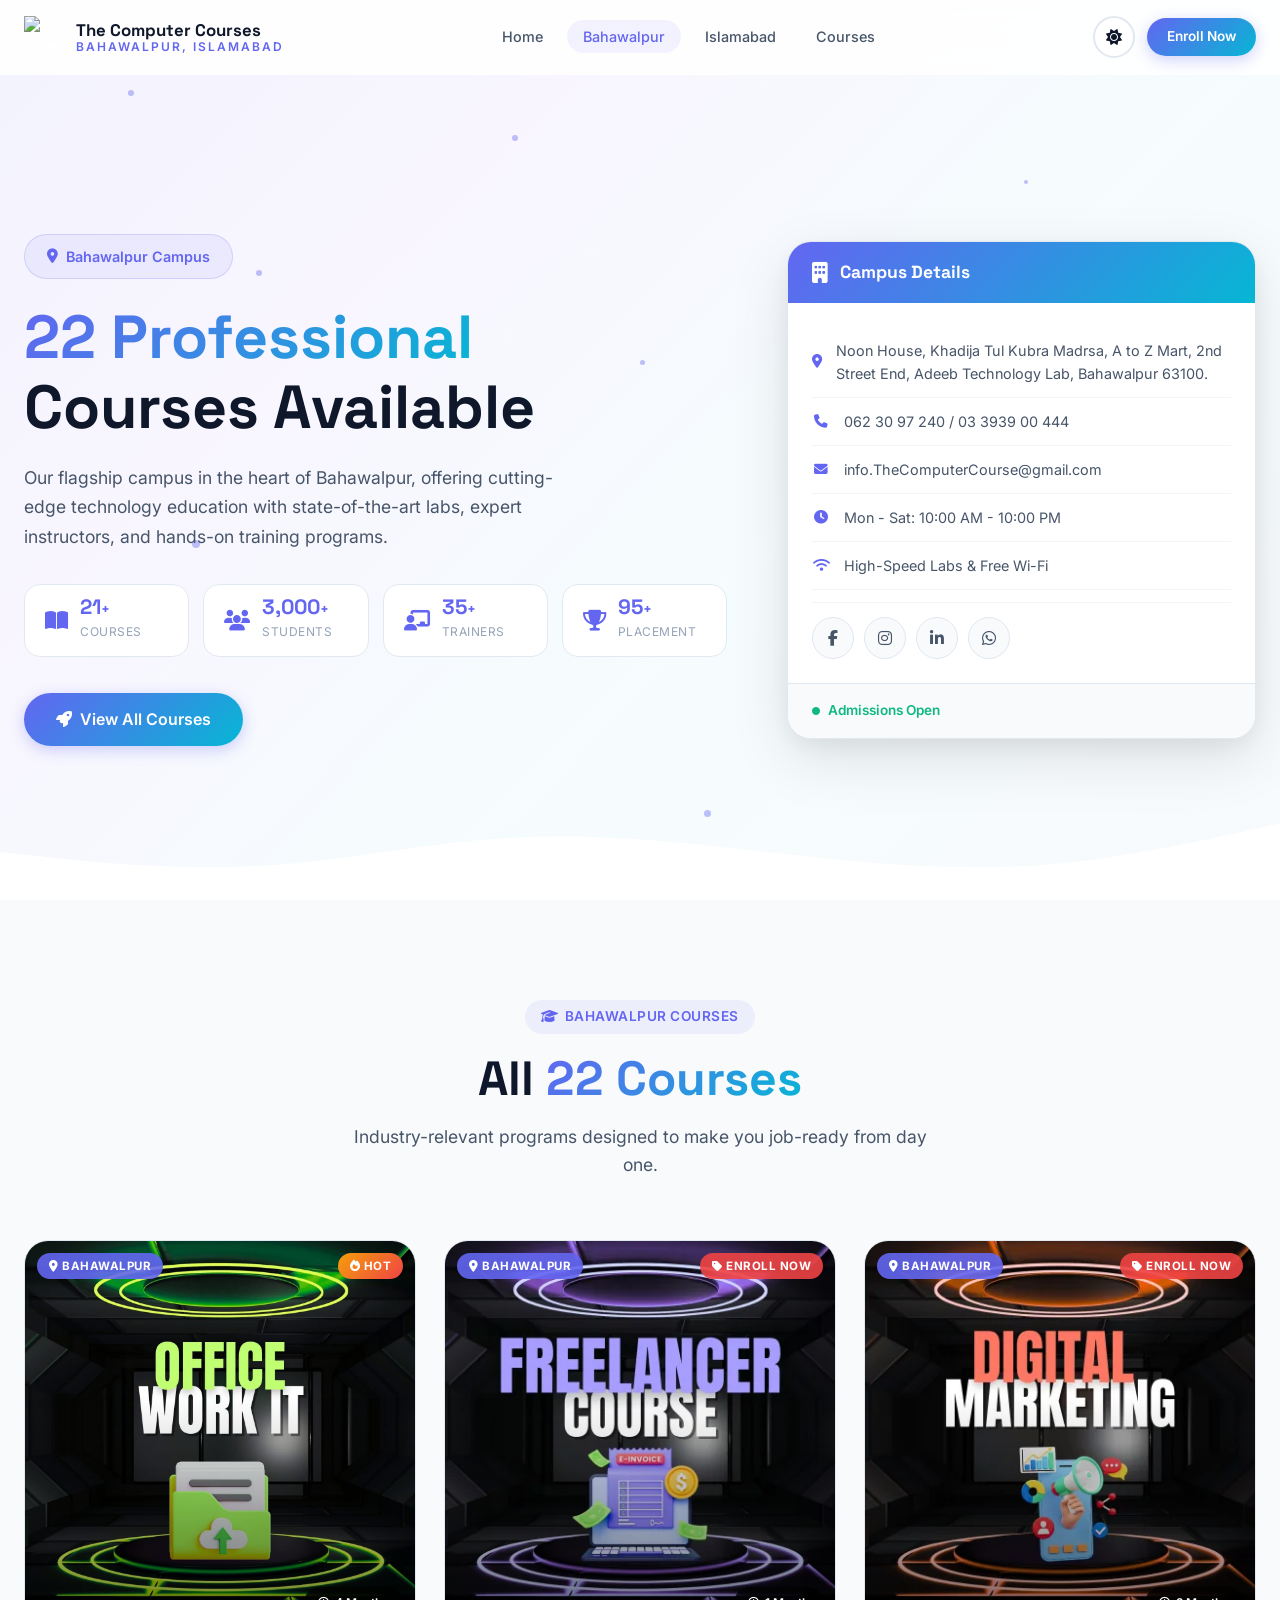
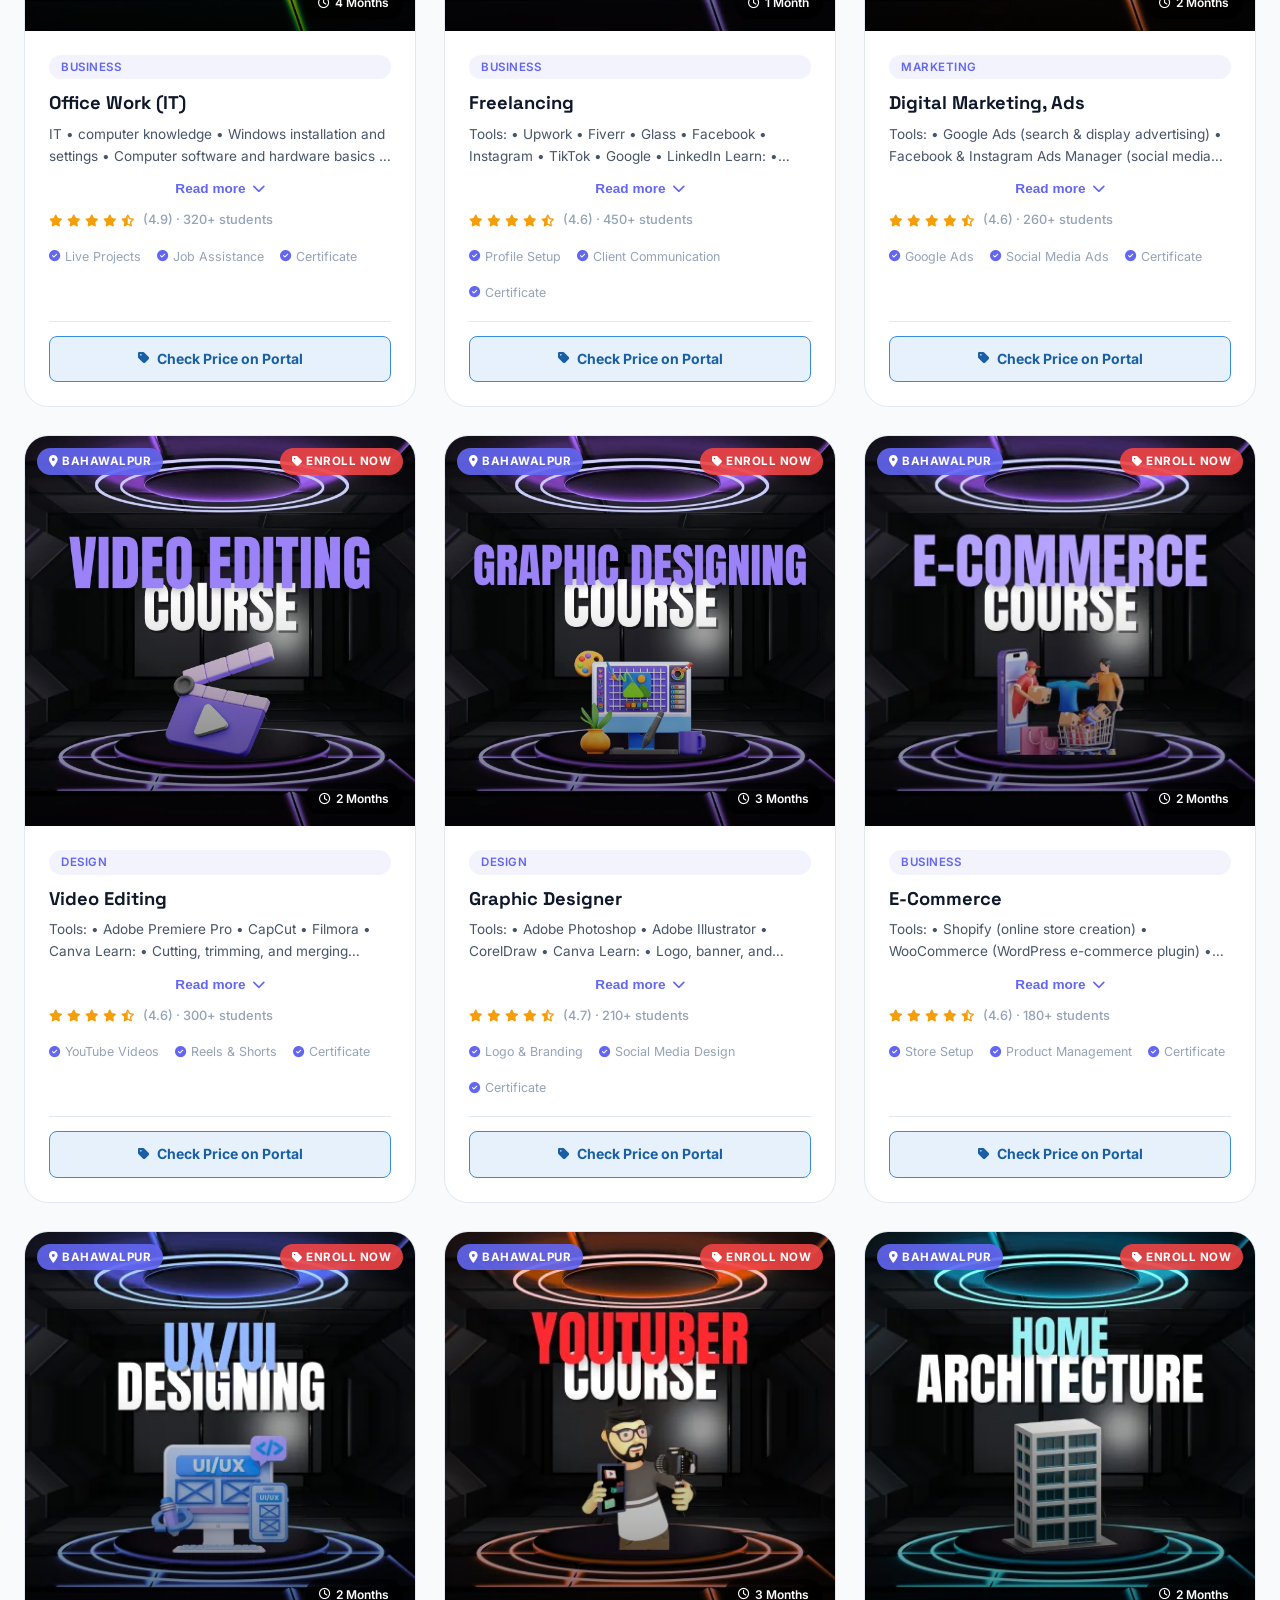
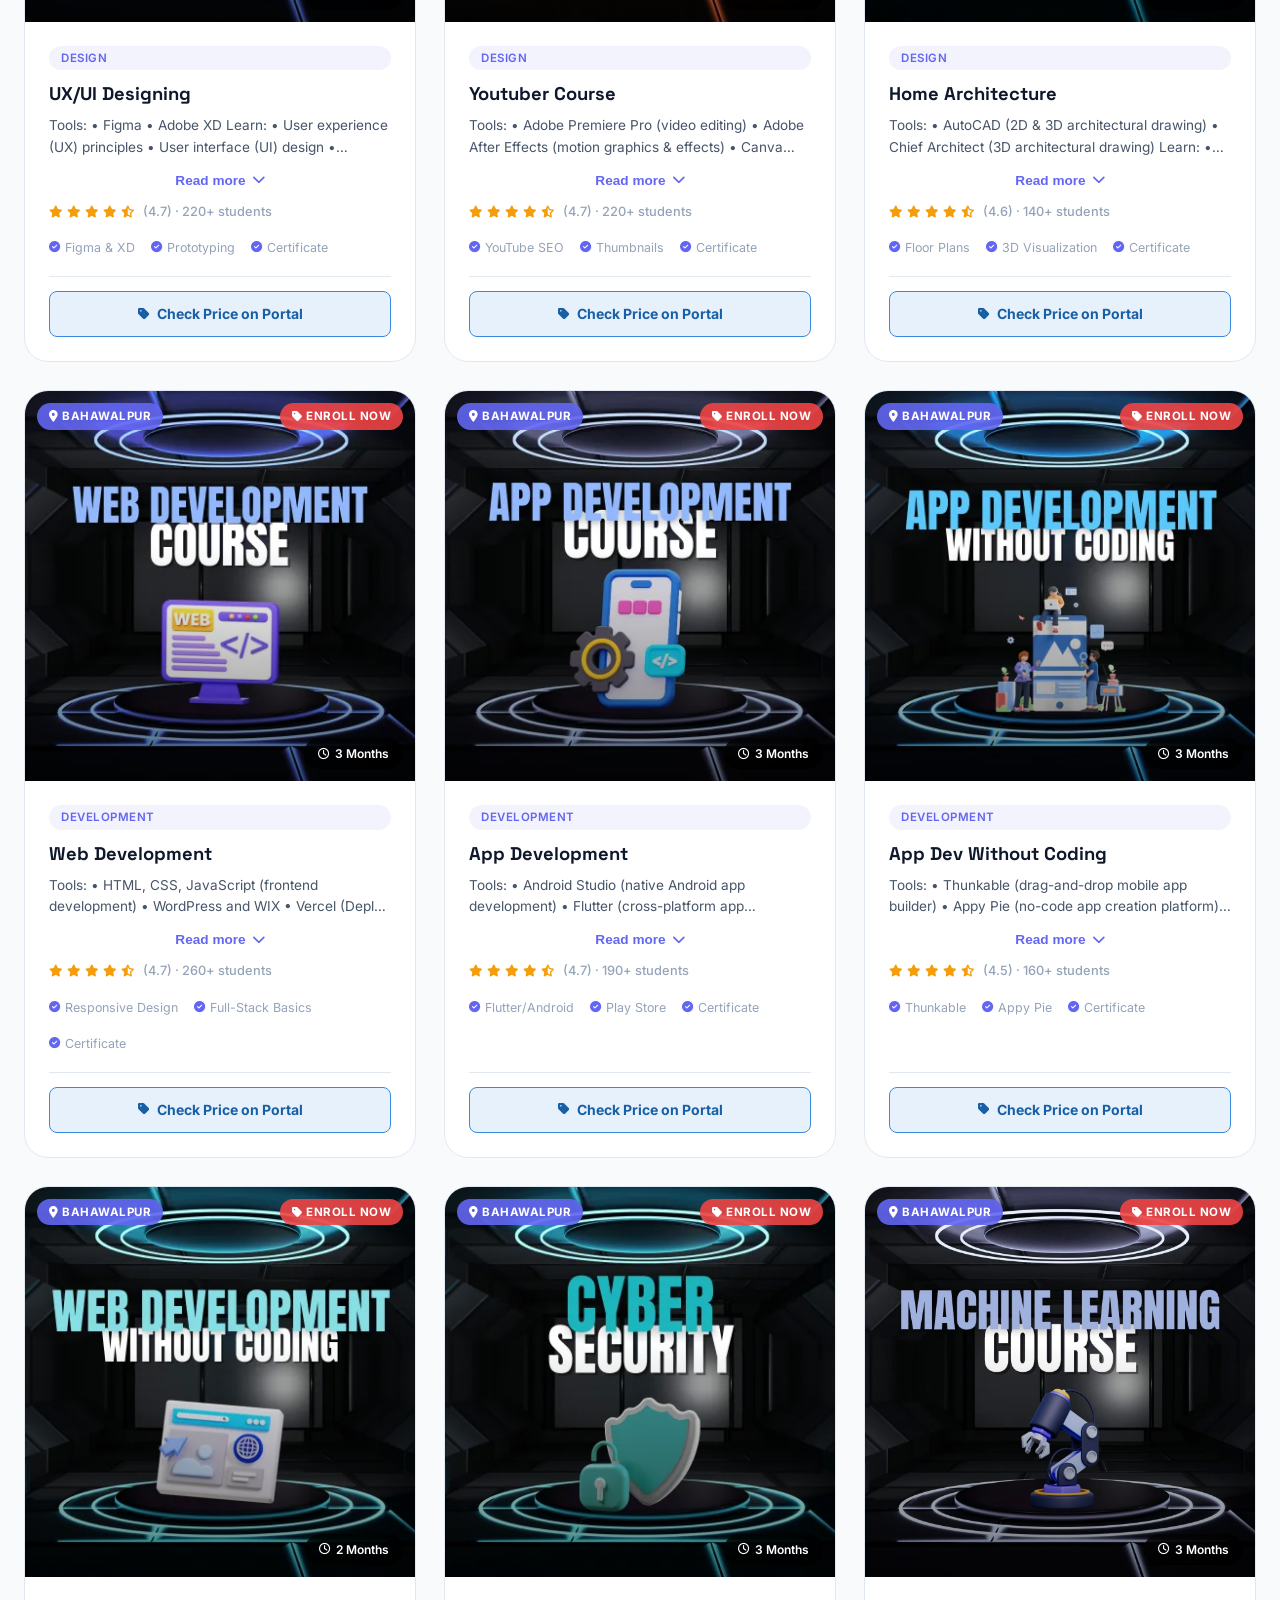
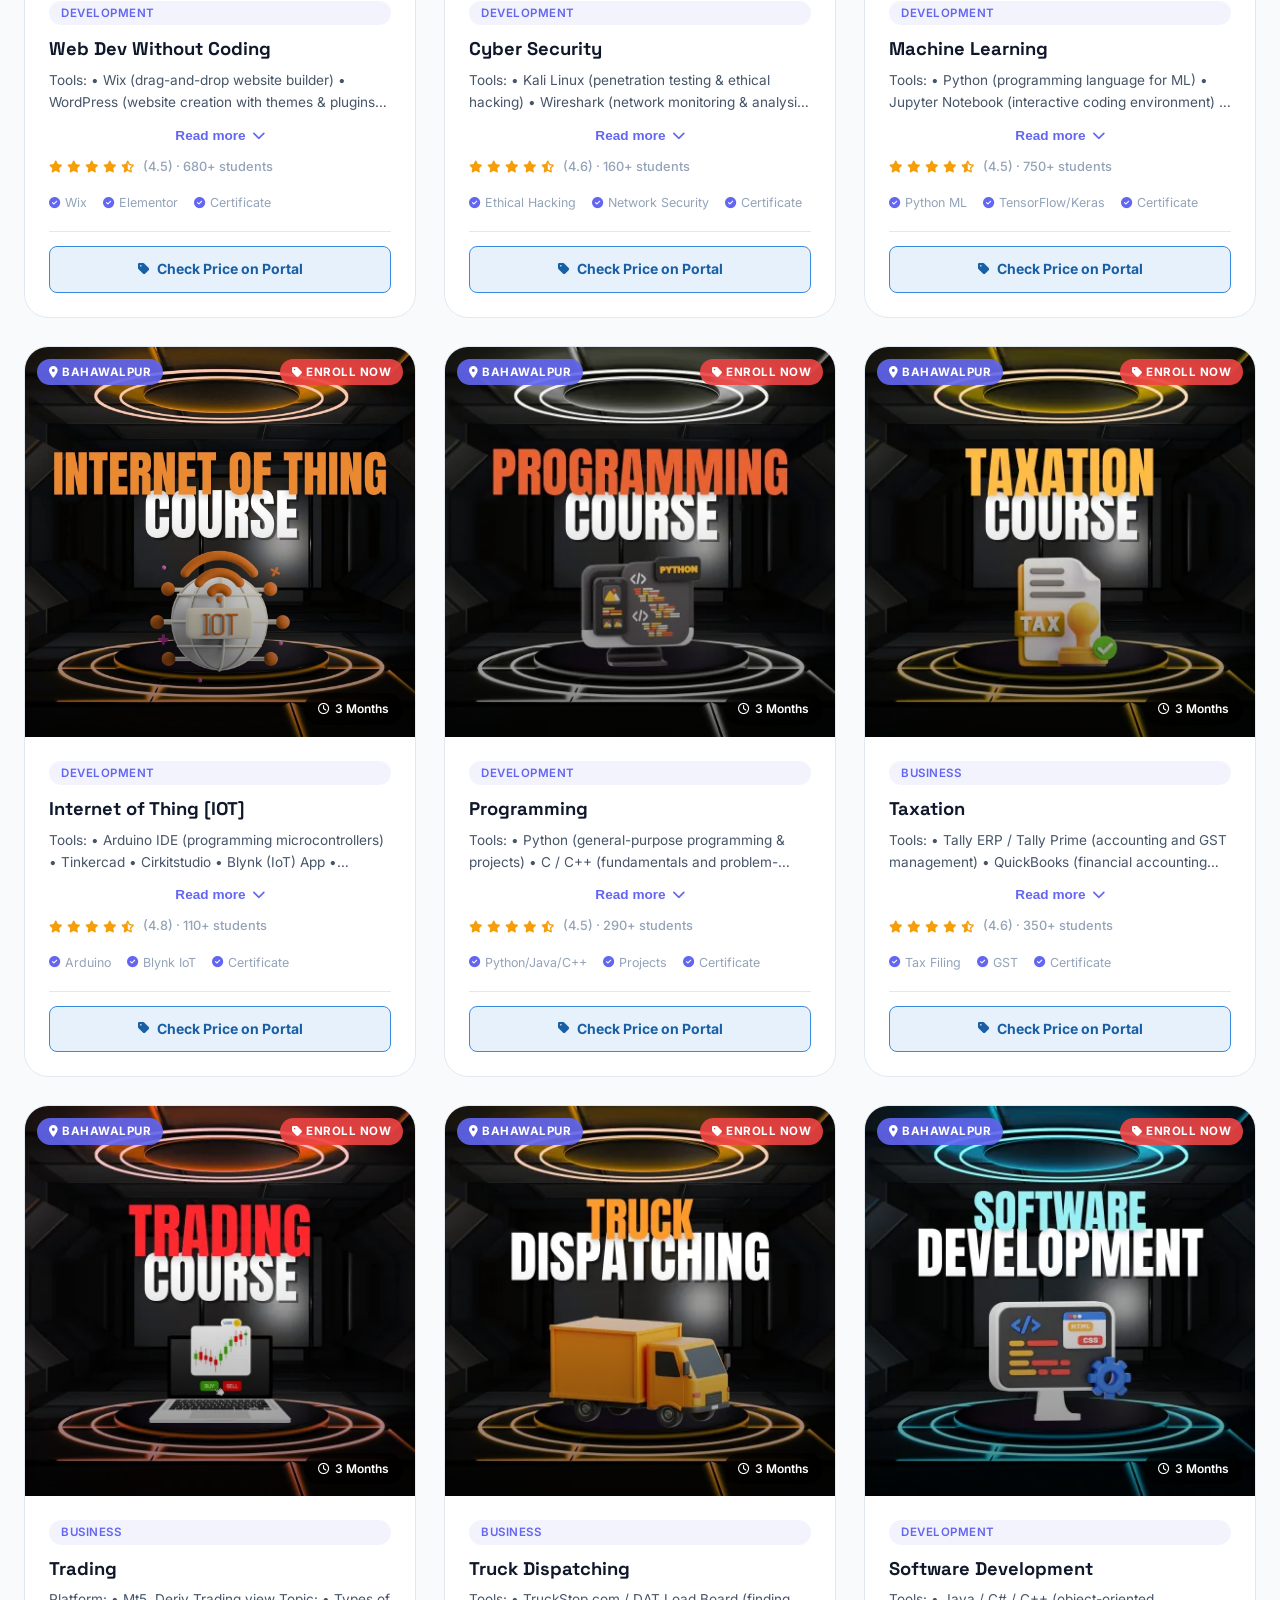
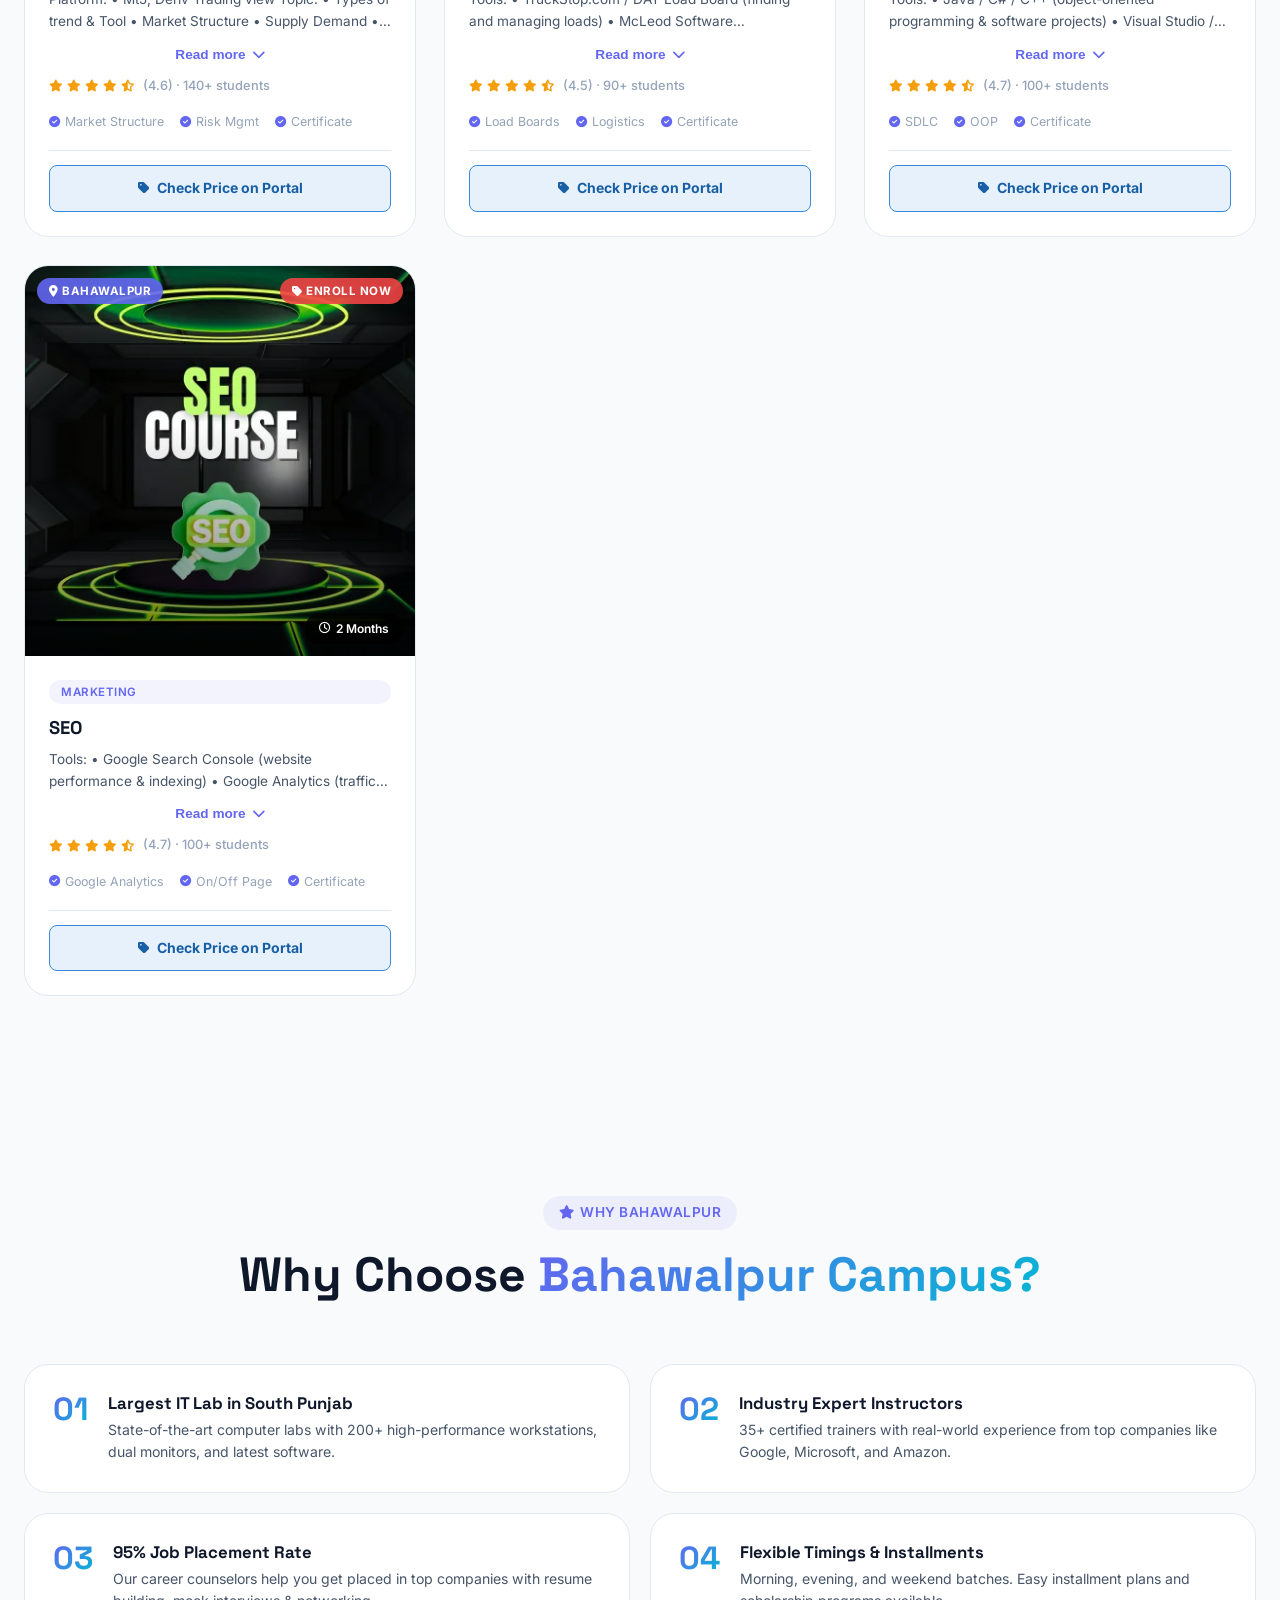
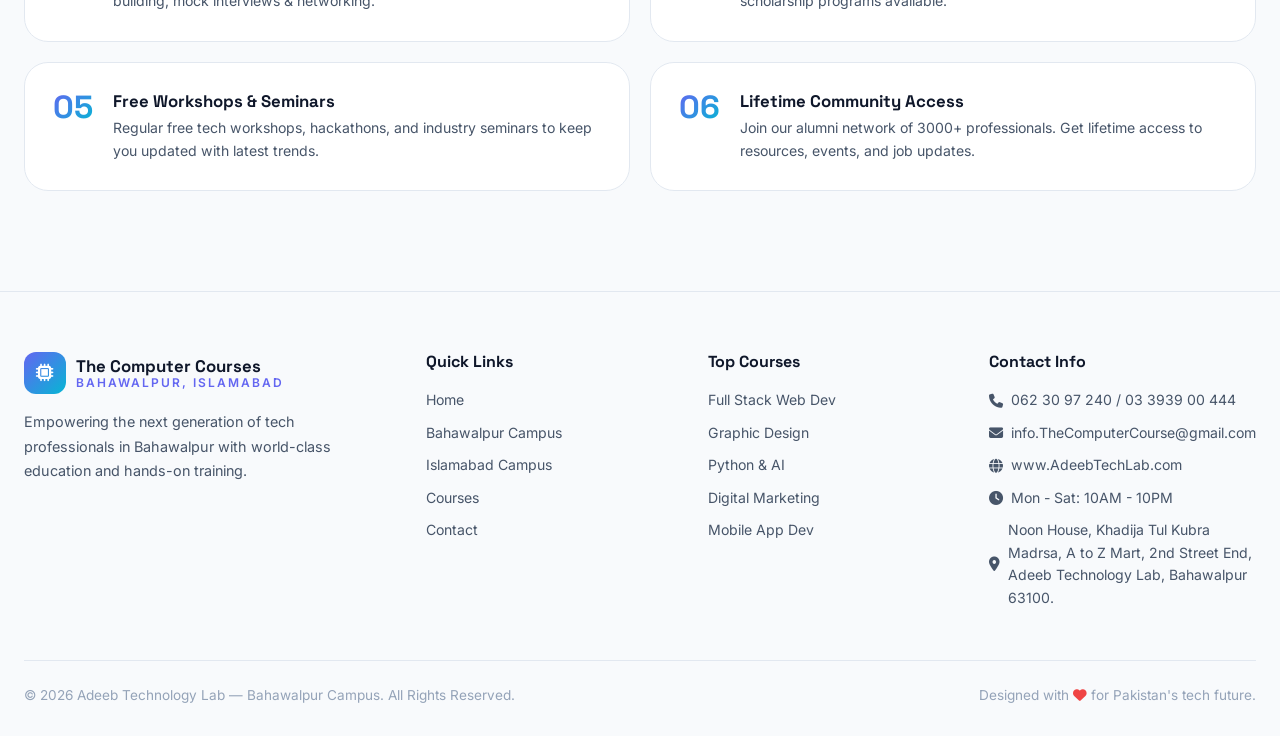
==== commit 2cad420e: "Update bahawalpur.html" ====
--- a/bahawalpur.html
+++ b/bahawalpur.html
@@ -3,7 +3,7 @@
 <head>
     <meta charset="UTF-8">
     <meta name="viewport" content="width=device-width, initial-scale=1.0">
-    <title>The Computer Courses Bahawalpur Campus | 21 Professional Courses</title>   <link rel="icon" type="image/png" href="assets/adeeb.png">
+    <title>The Computer Courses Bahawalpur Campus | 21 Professional Courses</title>   <link rel="icon" type="image/png" href="assets/adeeb.webp">
     <meta name="description" content="Adeeb Technology Lab Bahawalpur Campus — Explore 21 professional IT courses including Web Development, AI, Graphic Design, Digital Marketing and more.">
     <link rel="preconnect" href="https://fonts.googleapis.com">
     <link rel="preconnect" href="https://fonts.gstatic.com" crossorigin>
--- a/css/style.css
+++ b/css/style.css
@@ -275,8 +275,8 @@
 .course-card:hover .course-card-image img { transform: scale(1.1); }
 .course-card:hover .course-card-shine { left: 120%; }
 @keyframes cardAppear { to { opacity: 1; transform: translateY(0); } }
-.course-card-image { position: relative; height: 220px; overflow: hidden; }
-.course-card-image img { width: 100%; height: 220px; object-fit: cover; object-position: center center; transition: transform 0.6s cubic-bezier(0.4, 0, 0.2, 1); }
+.course-card-image { position: relative; overflow: hidden; }
+.course-card-image img { width: 100%; height: auto; display: block; transition: transform 0.6s cubic-bezier(0.4, 0, 0.2, 1); }
 .course-card-image::after { content: ''; position: absolute; bottom: 0; left: 0; right: 0; height: 60%; background: linear-gradient(to top, rgba(0,0,0,0.5) 0%, transparent 100%); pointer-events: none; }
 .course-card-shine { position: absolute; top: 0; left: -100%; width: 60%; height: 100%; background: linear-gradient(90deg, transparent, rgba(255,255,255,0.15), transparent); transition: left 0.8s ease; z-index: 2; pointer-events: none; }
 .course-badges { position: absolute; top: 12px; left: 12px; right: 12px; display: flex; justify-content: space-between; z-index: 3; }
--- a/css/campus-page.css
+++ b/css/campus-page.css
@@ -527,15 +527,15 @@
     display: block;
     position: relative;
     overflow: hidden;
-    height: 220px;
+    text-decoration: none;
+    background: #0f0f0f;
 }
 
 .course-thumb-link img {
     display: block;
     width: 100%;
-    height: 100%;
-    object-fit: cover;
-    object-position: center center;
+    height: auto;
+    object-fit: unset;
     transition: transform 0.35s ease;
 }
 
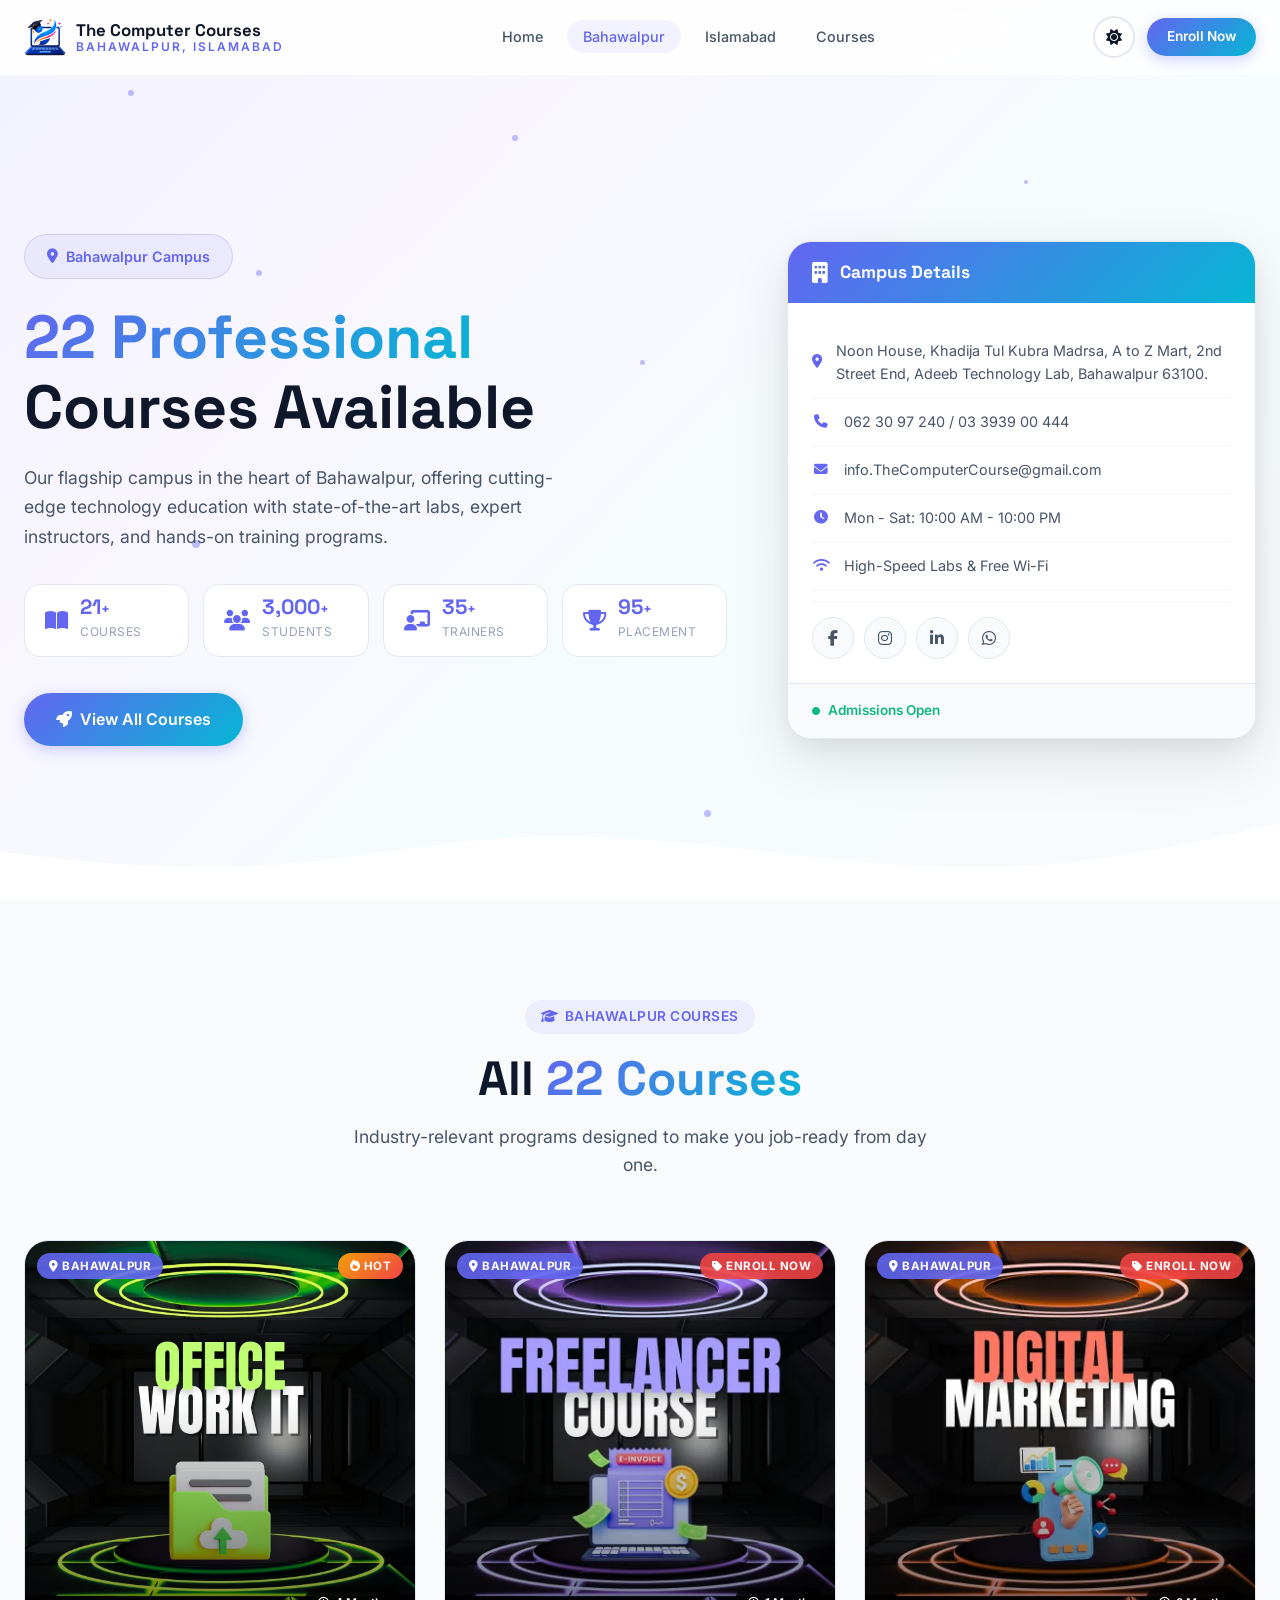
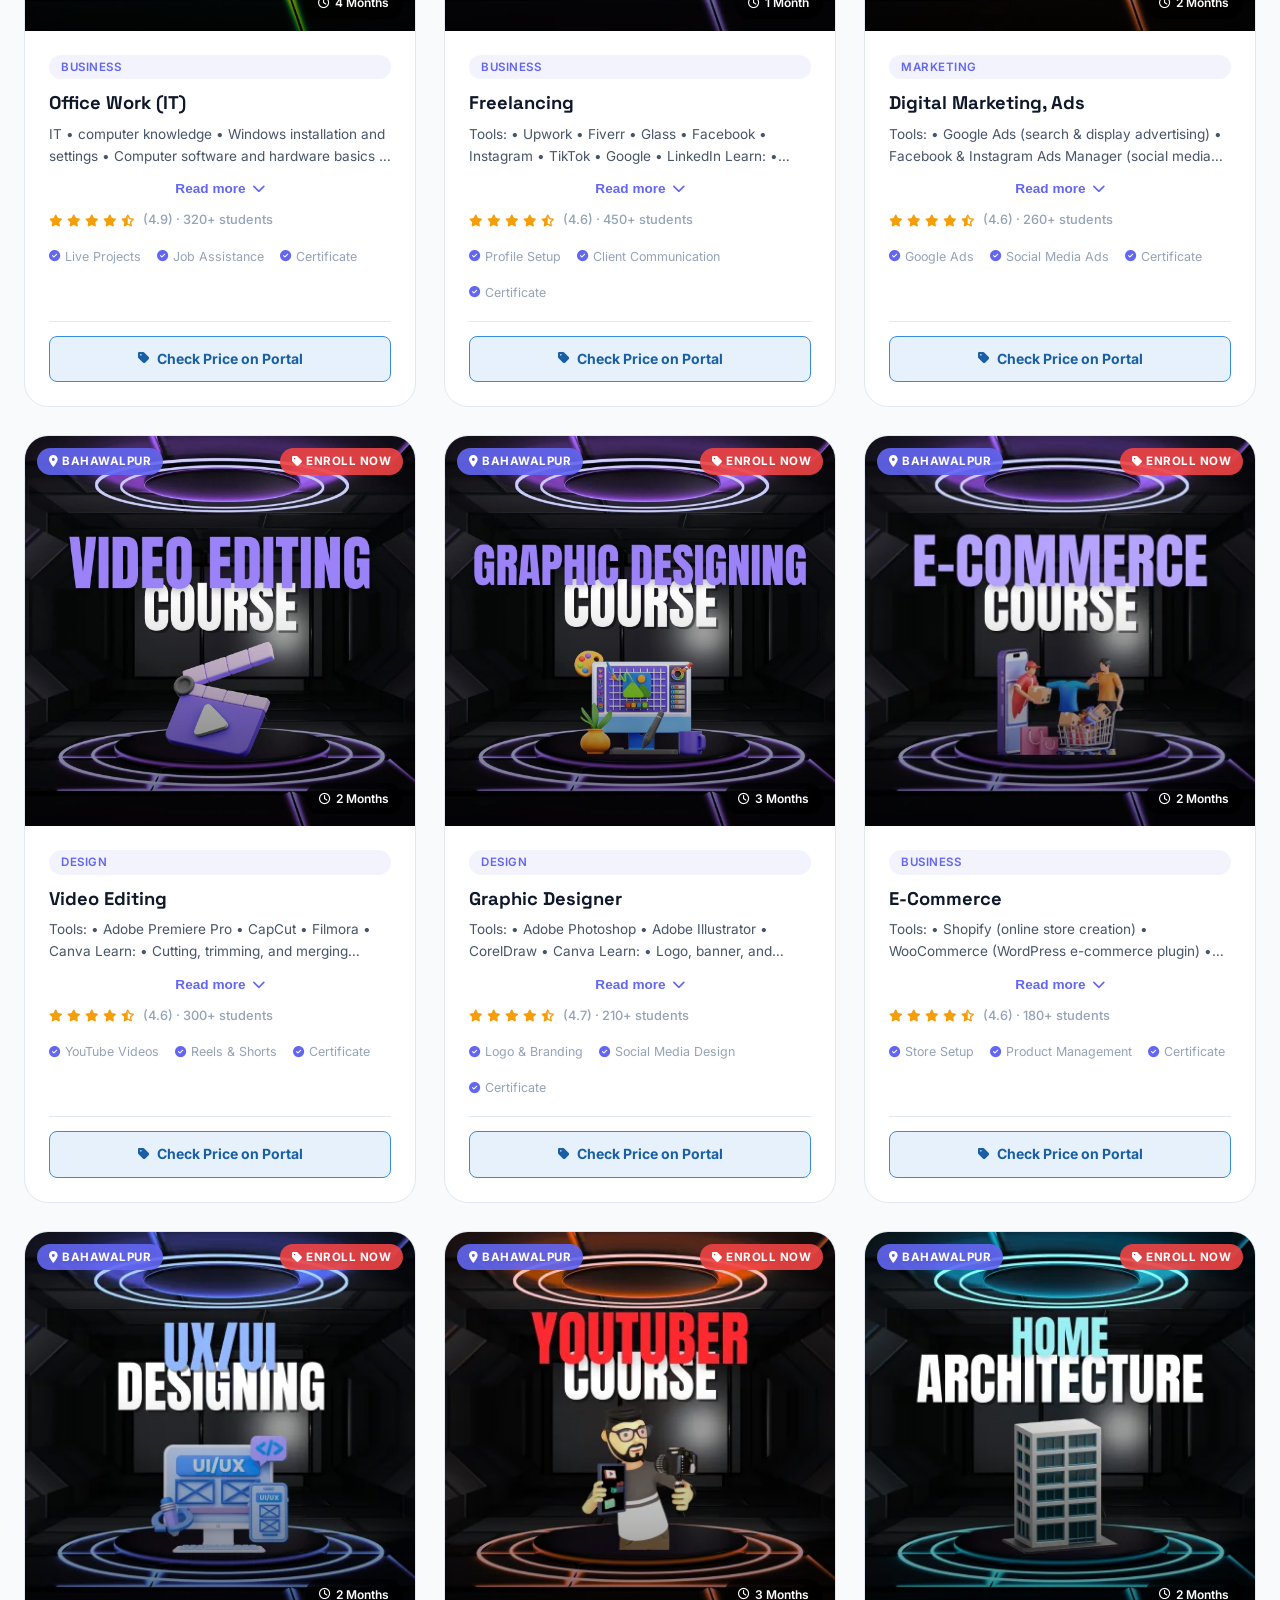
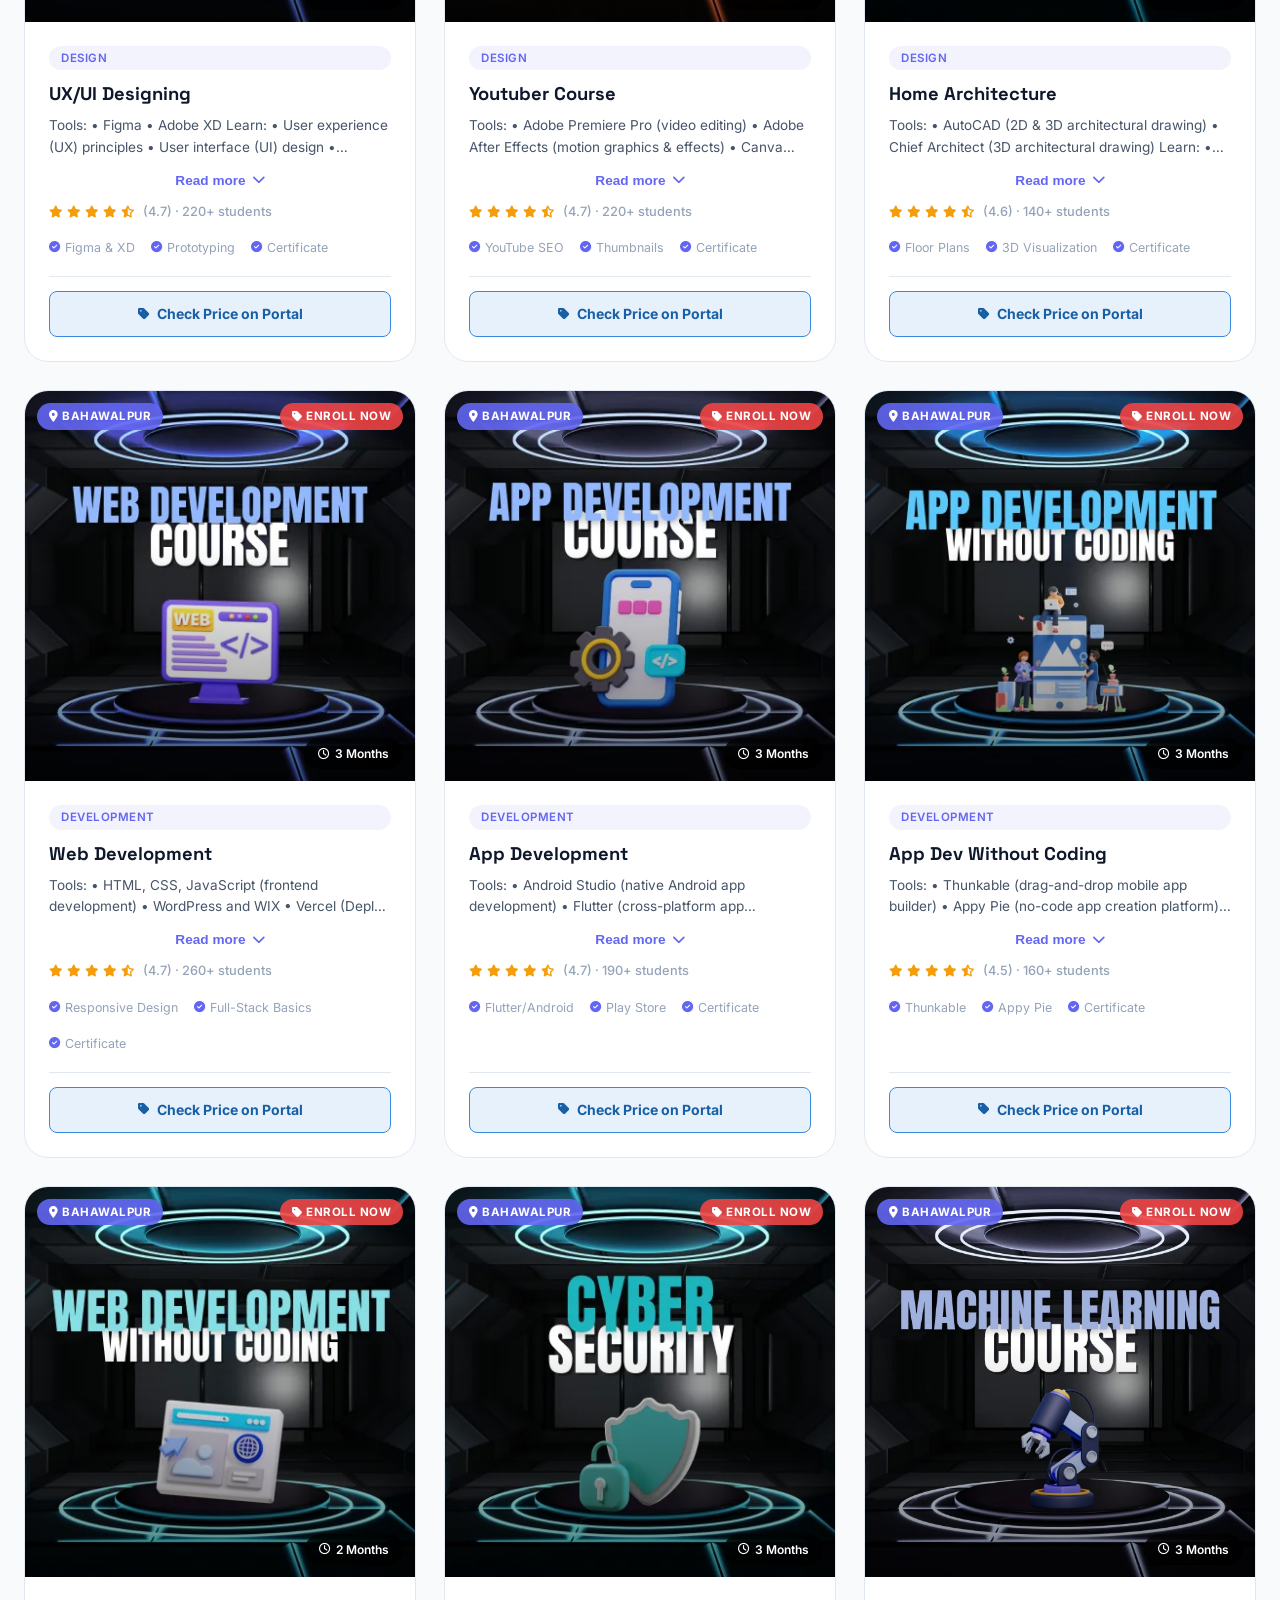
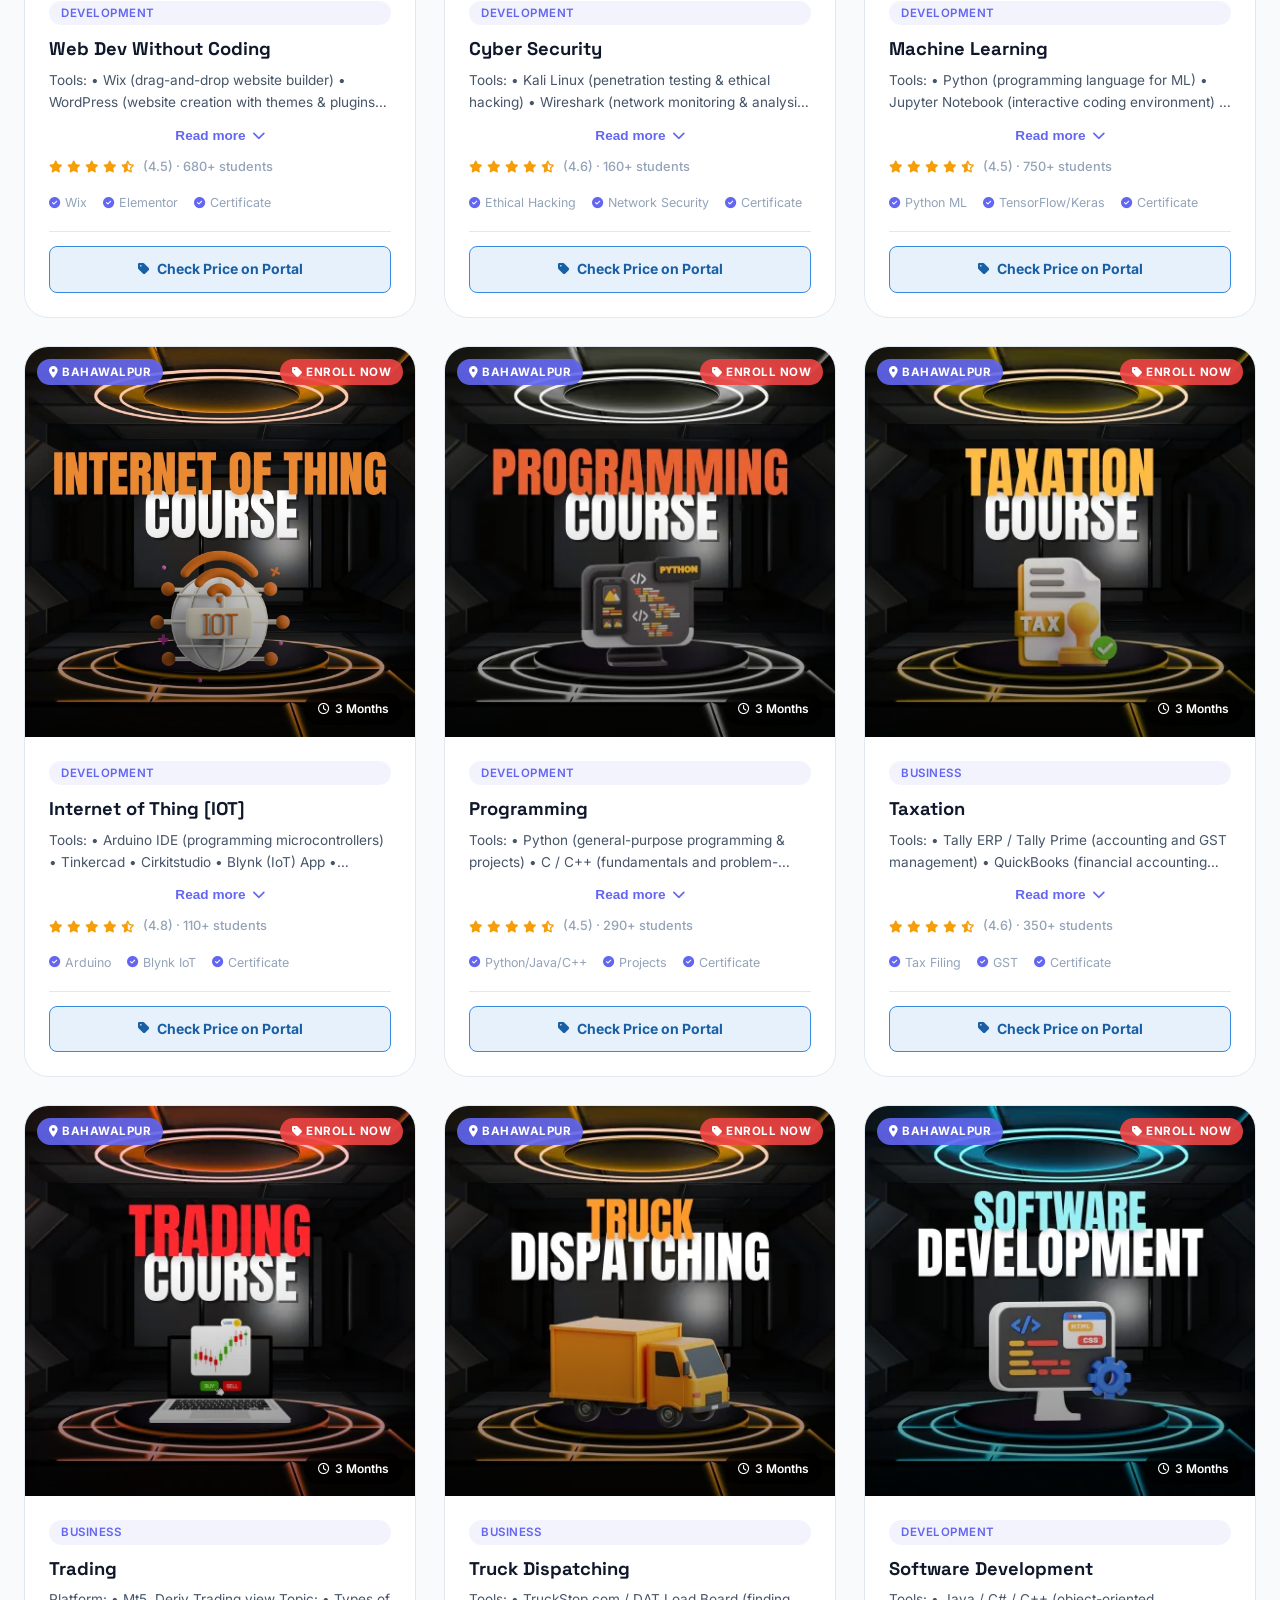
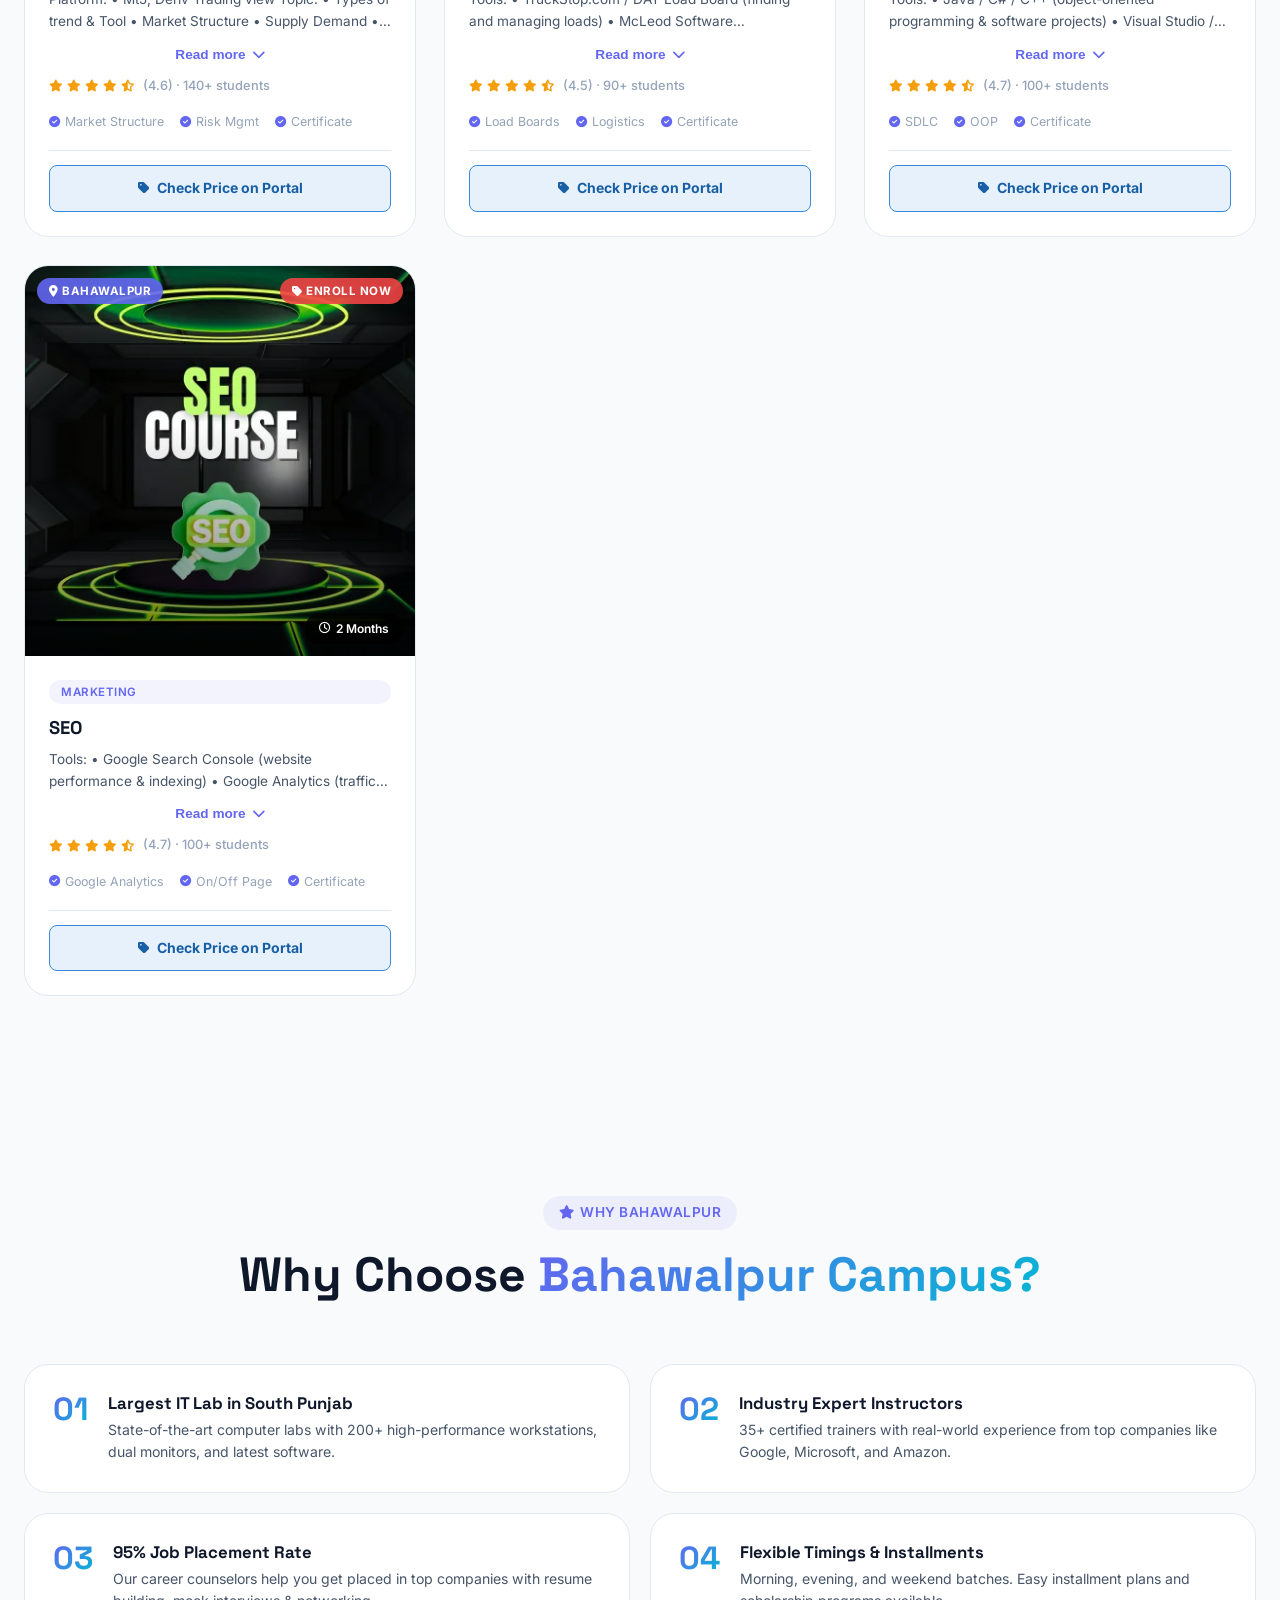
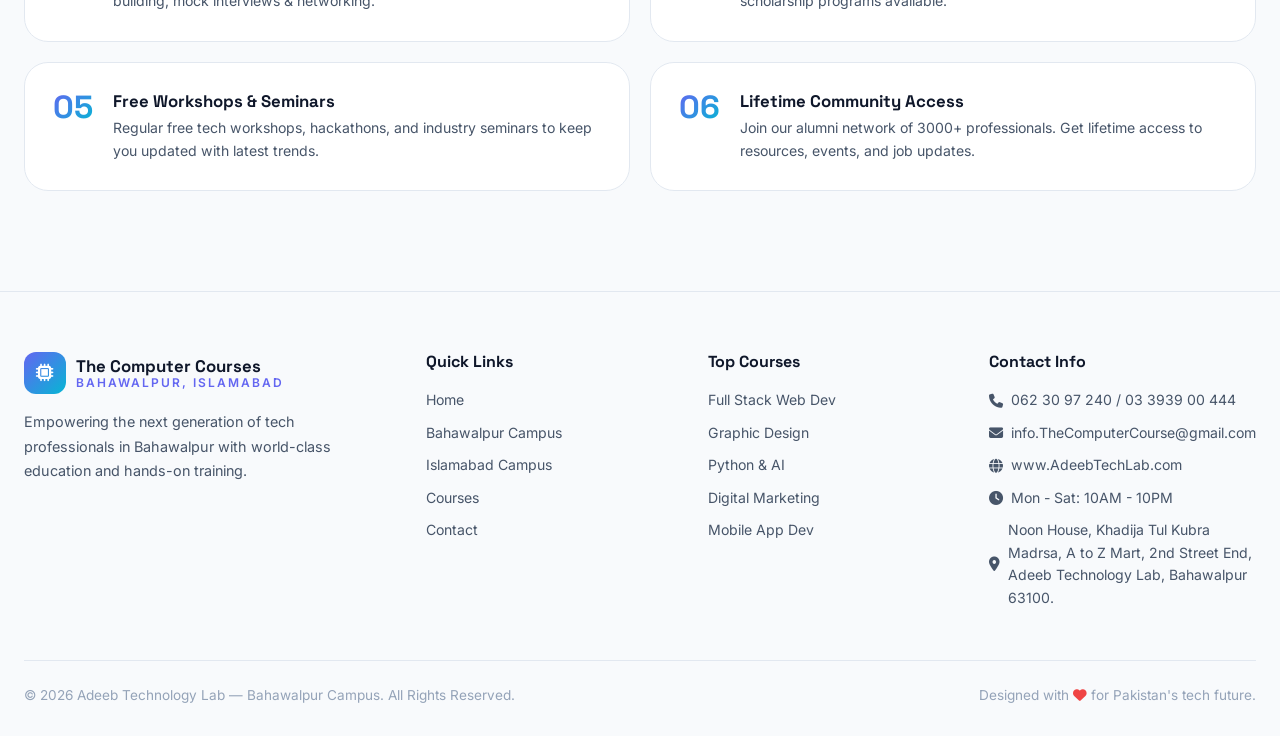
==== commit 19f409ac: "Update bahawalpur.html" ====
--- a/bahawalpur.html
+++ b/bahawalpur.html
@@ -19,7 +19,7 @@
         <div class="container nav-container">
             <a href="index.html" class="logo">
                 <div class="logo-icon" style="background: none;">
-                    <img src="assets/adeeb.png" alt="Adeeb Logo" style="width: 100%; height: 100%; object-fit: contain;">
+                    <img src="assets/adeeb.webp" alt="Adeeb Logo" style="width: 100%; height: 100%; object-fit: contain;">
                 </div>
                 <div class="logo-text">
                     <span class="logo-name">The Computer Courses</span>
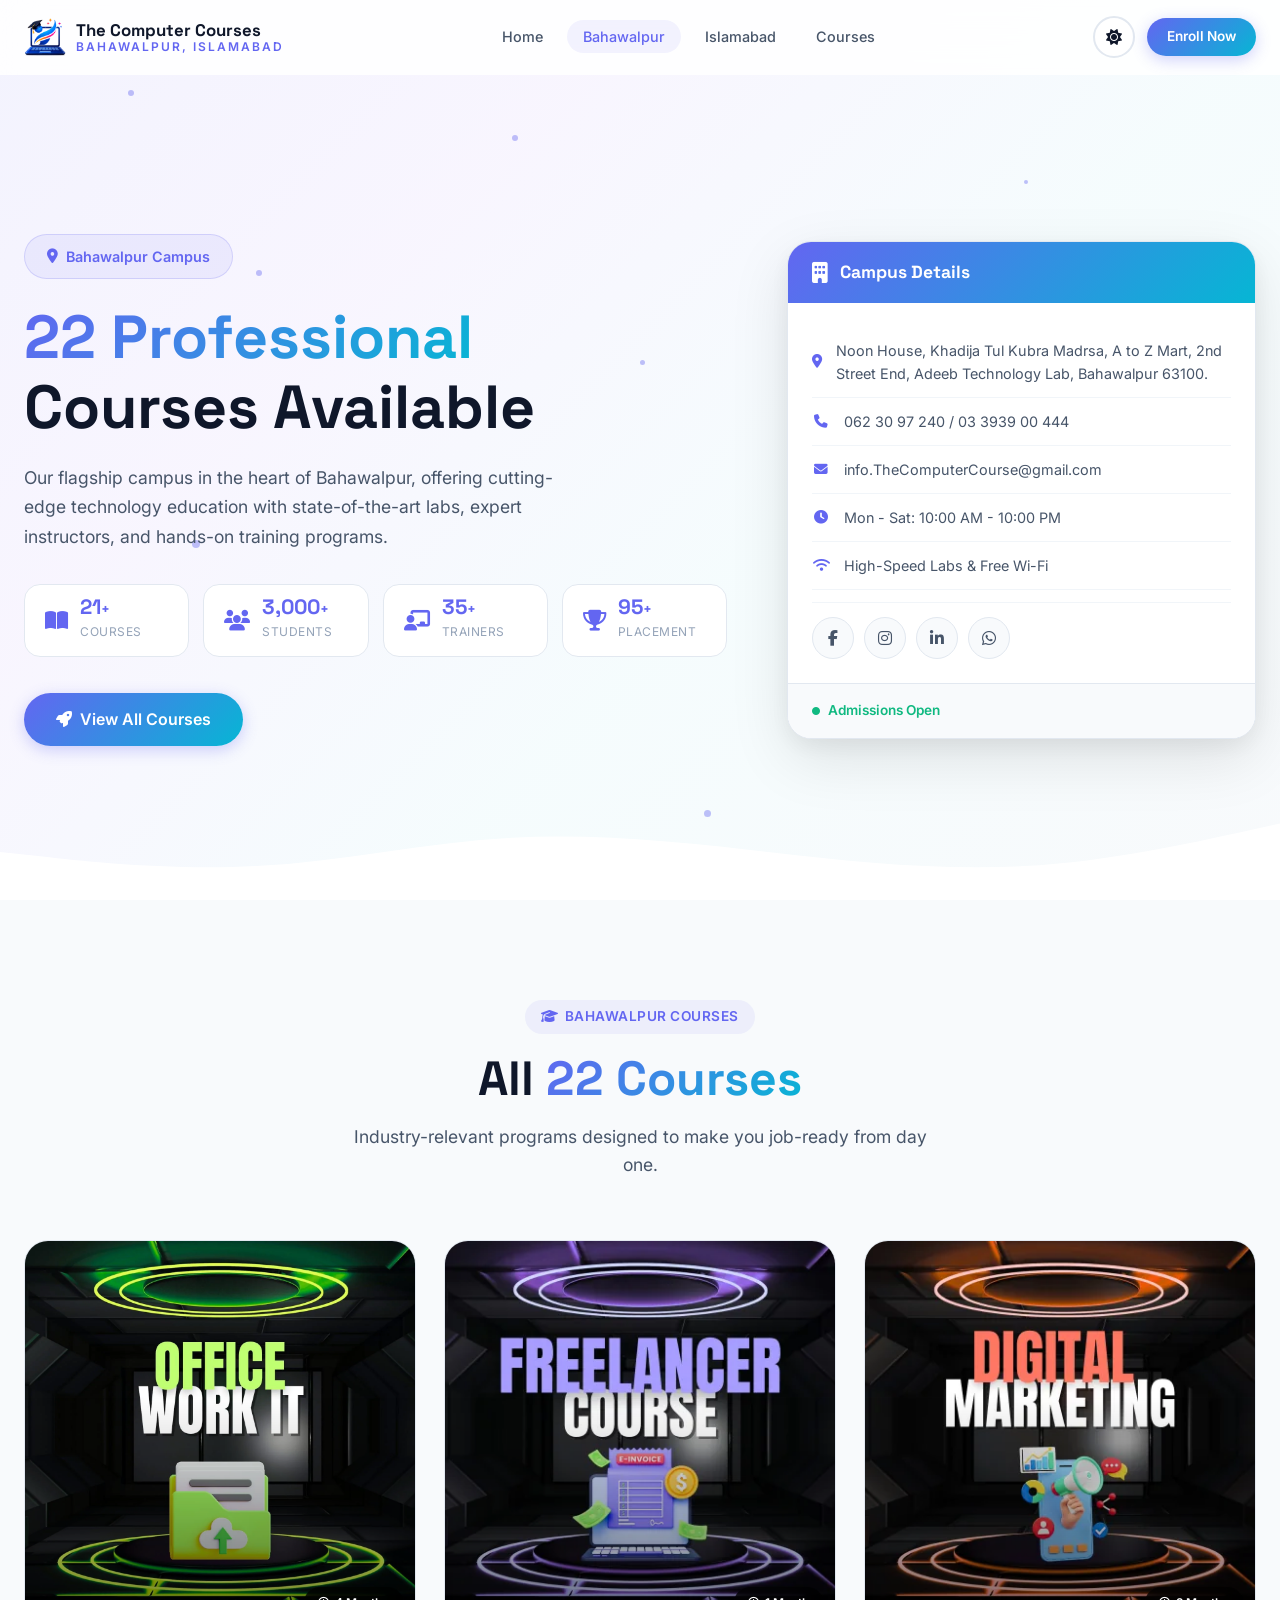
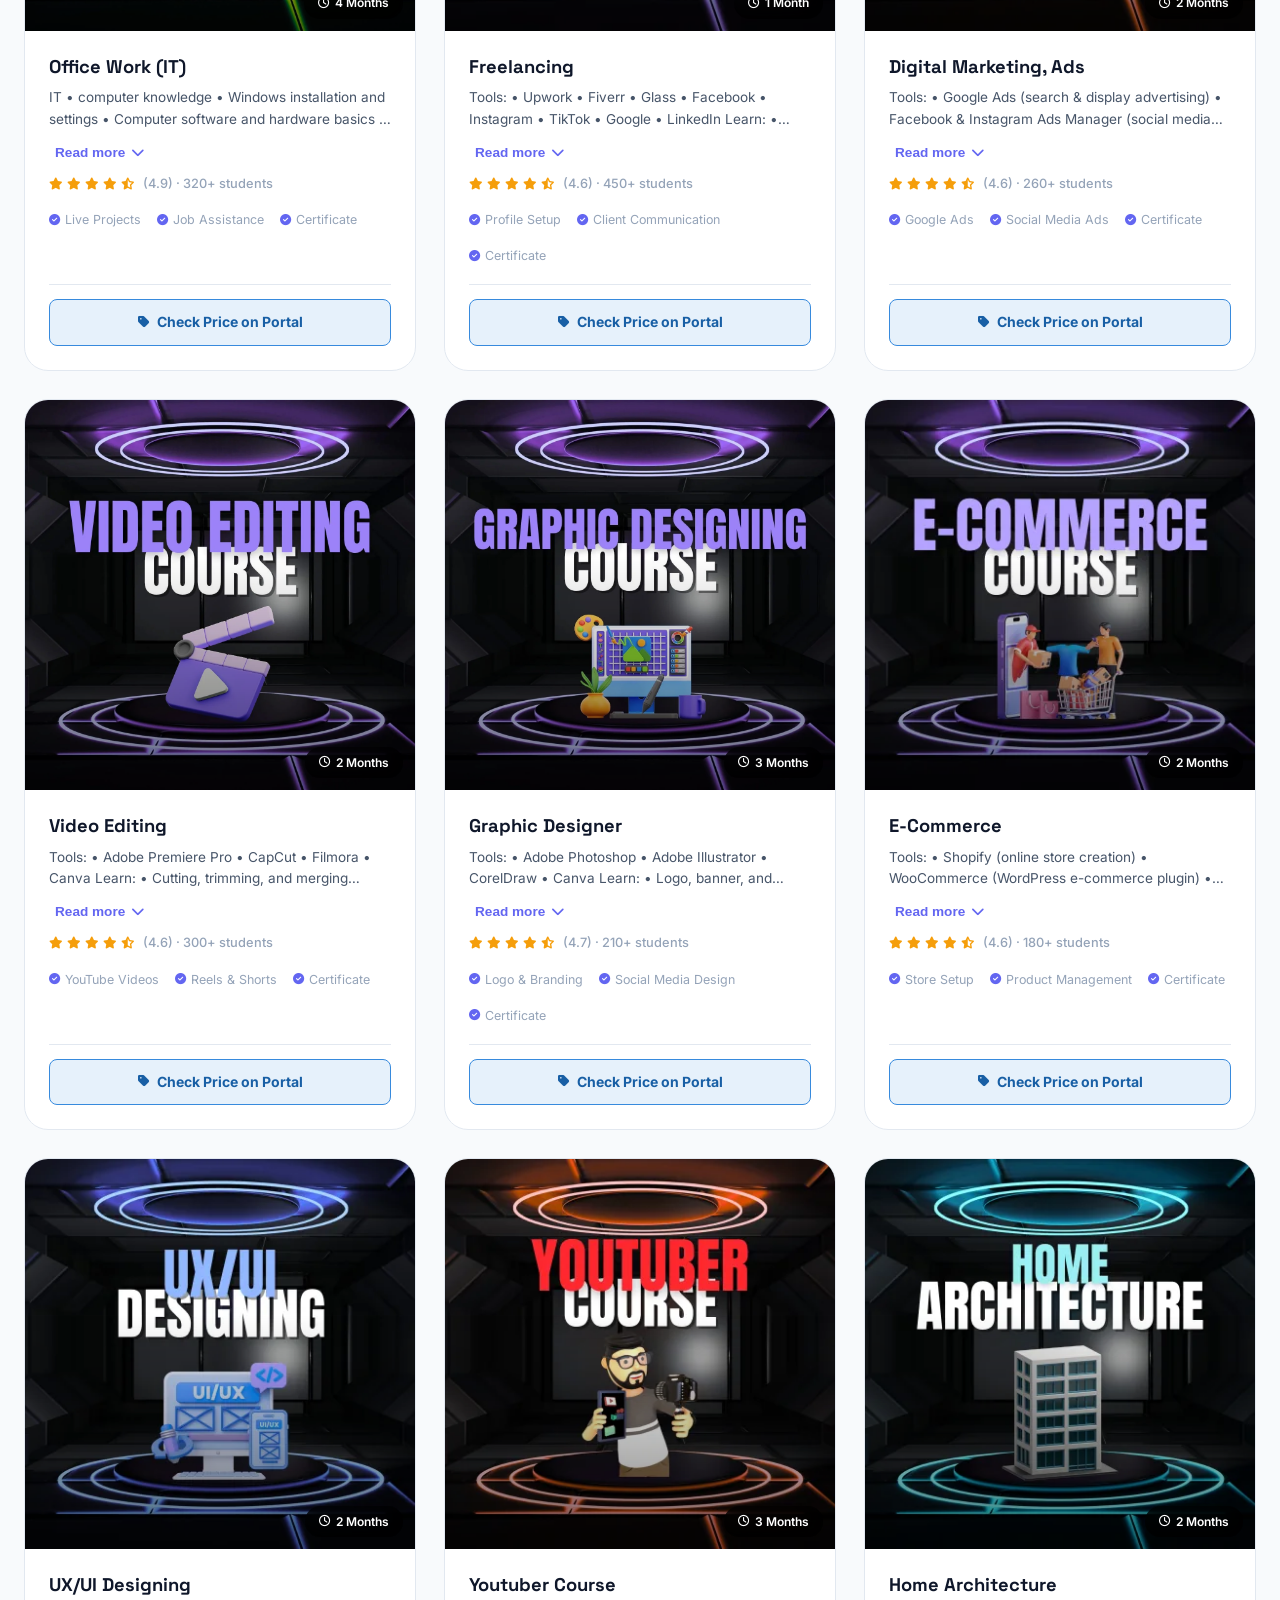
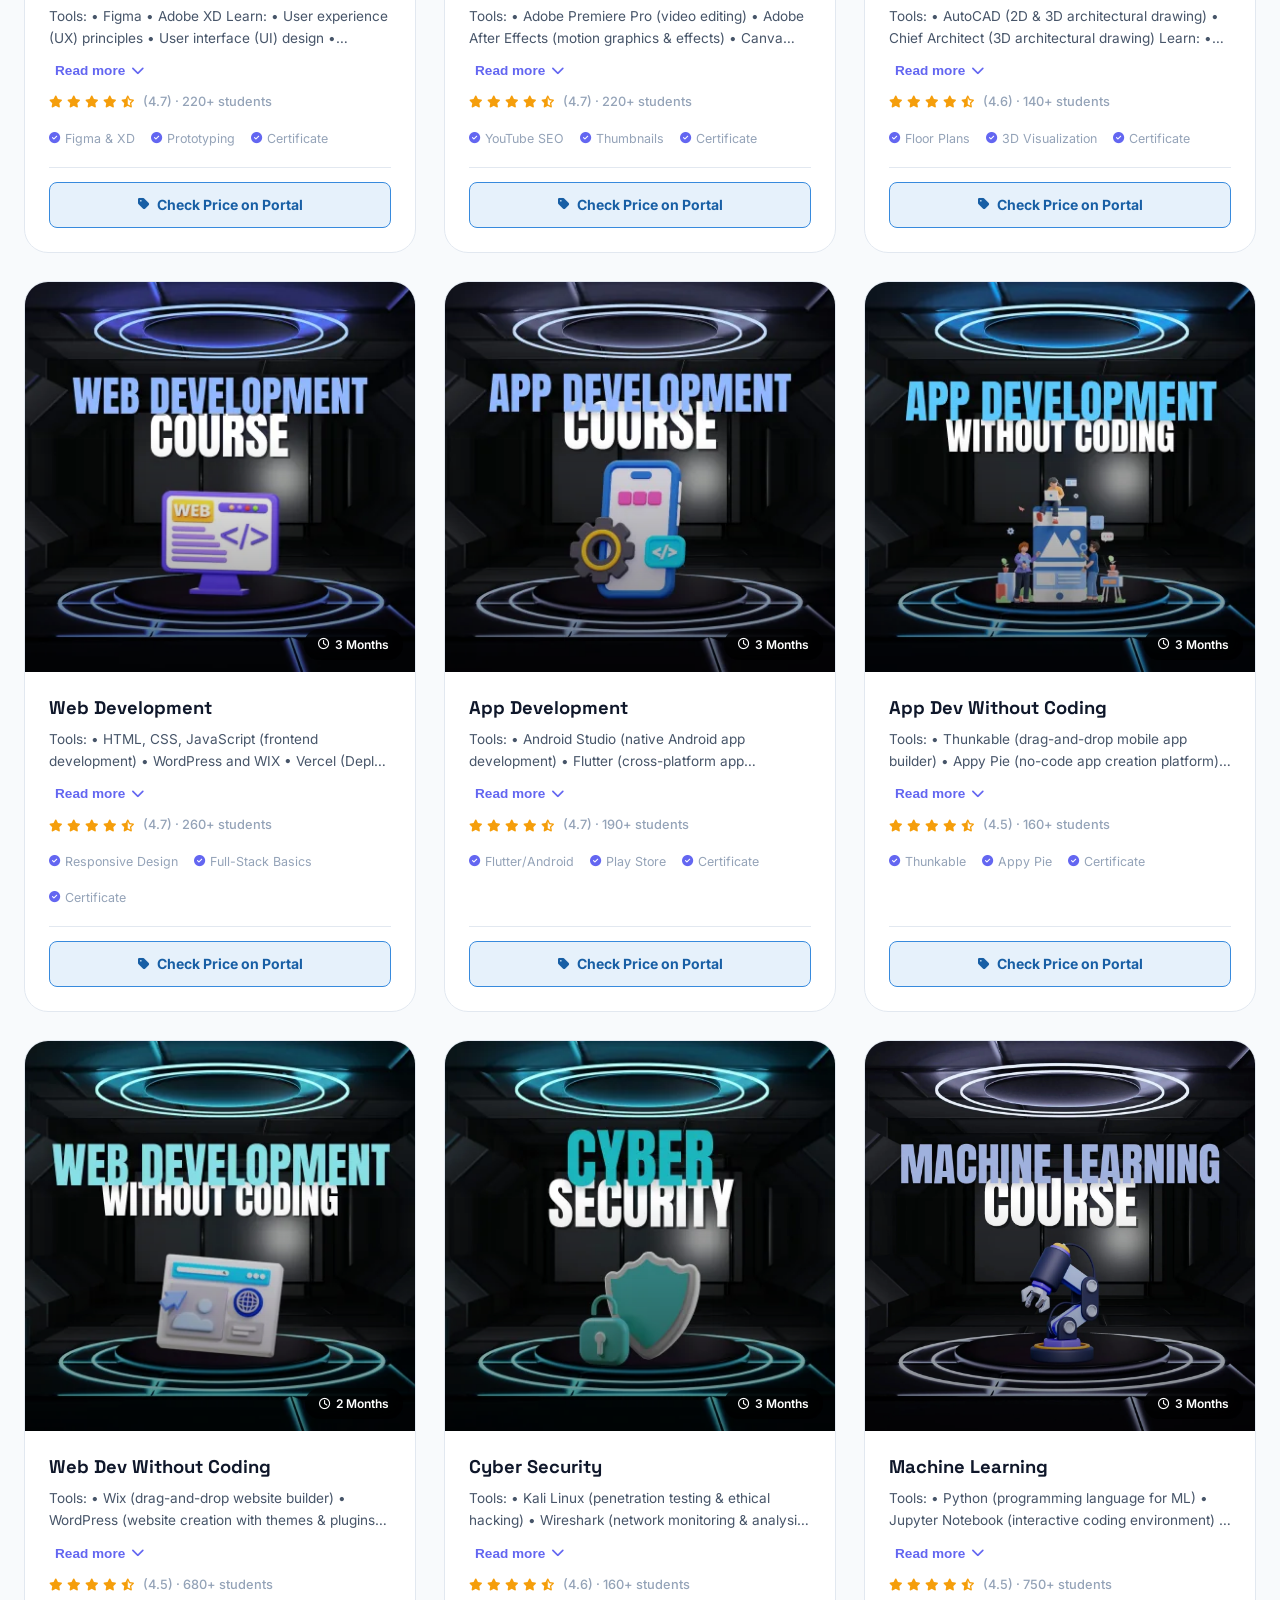
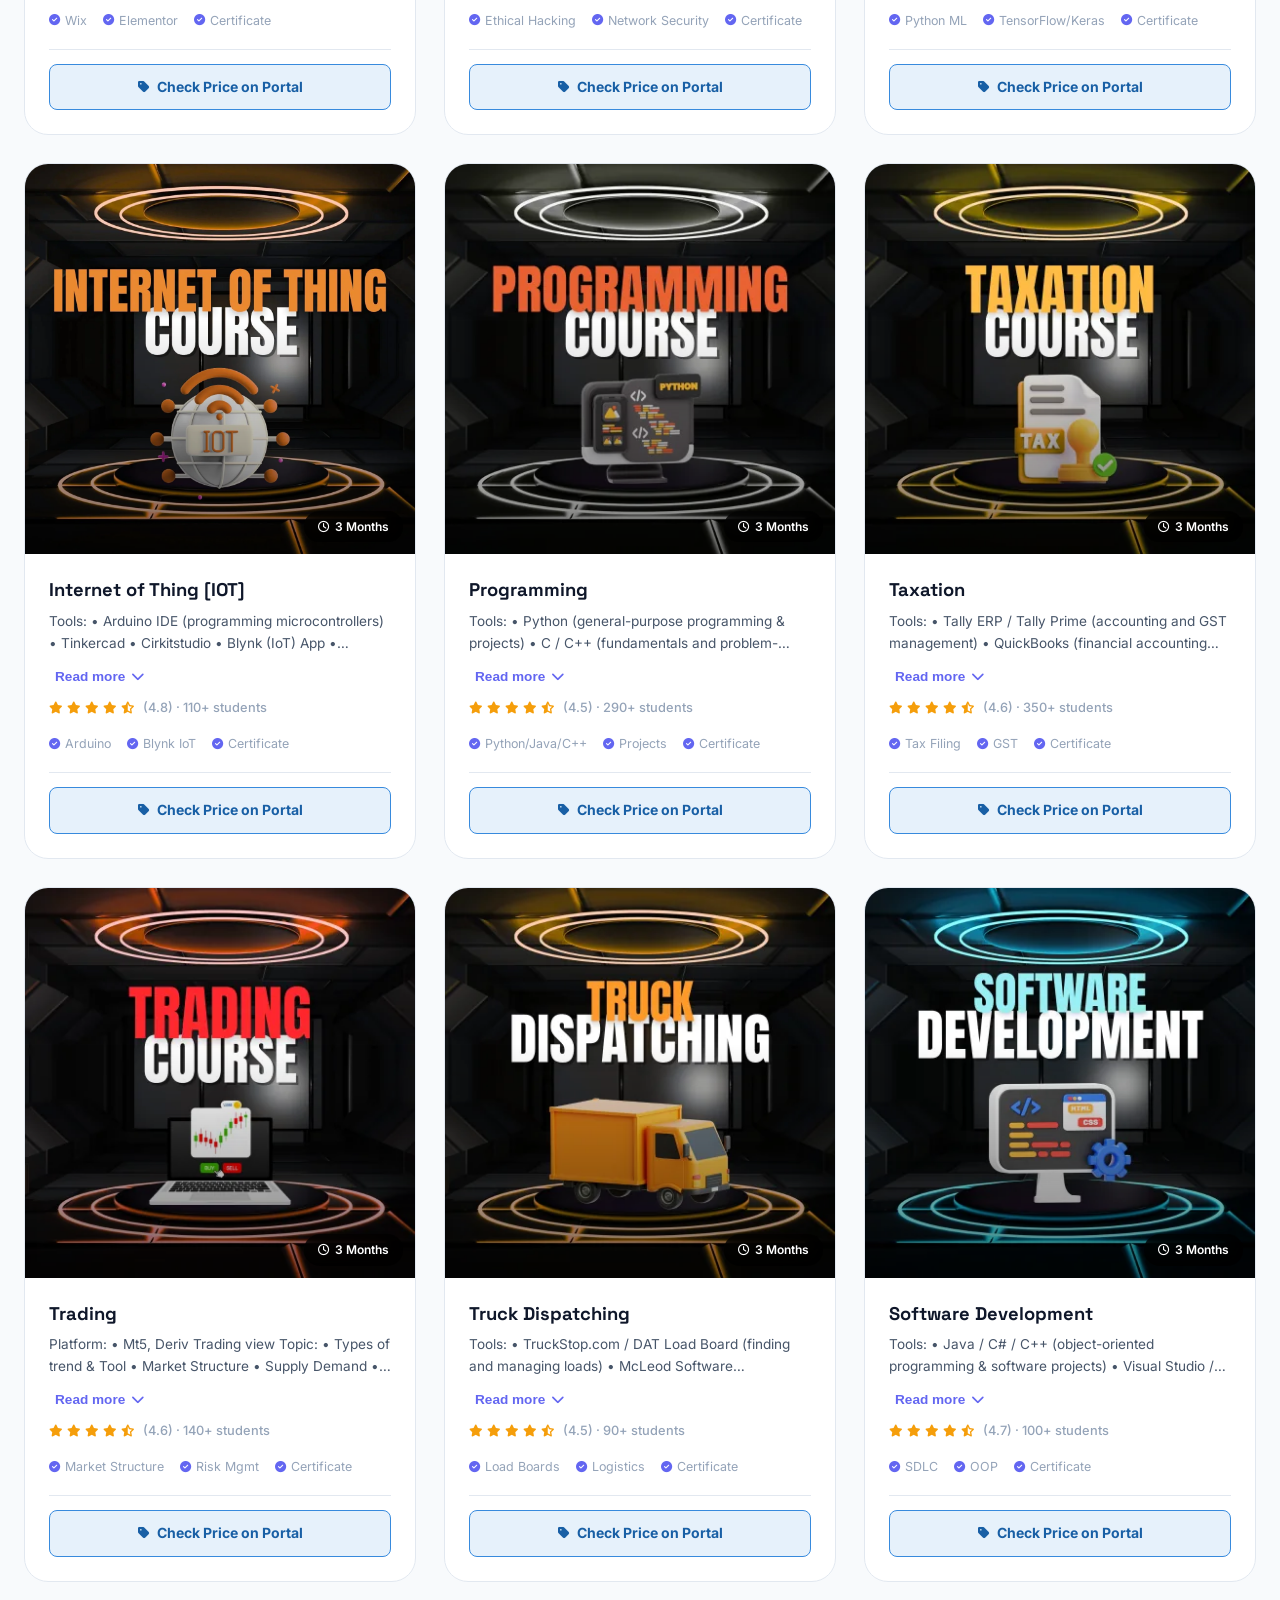
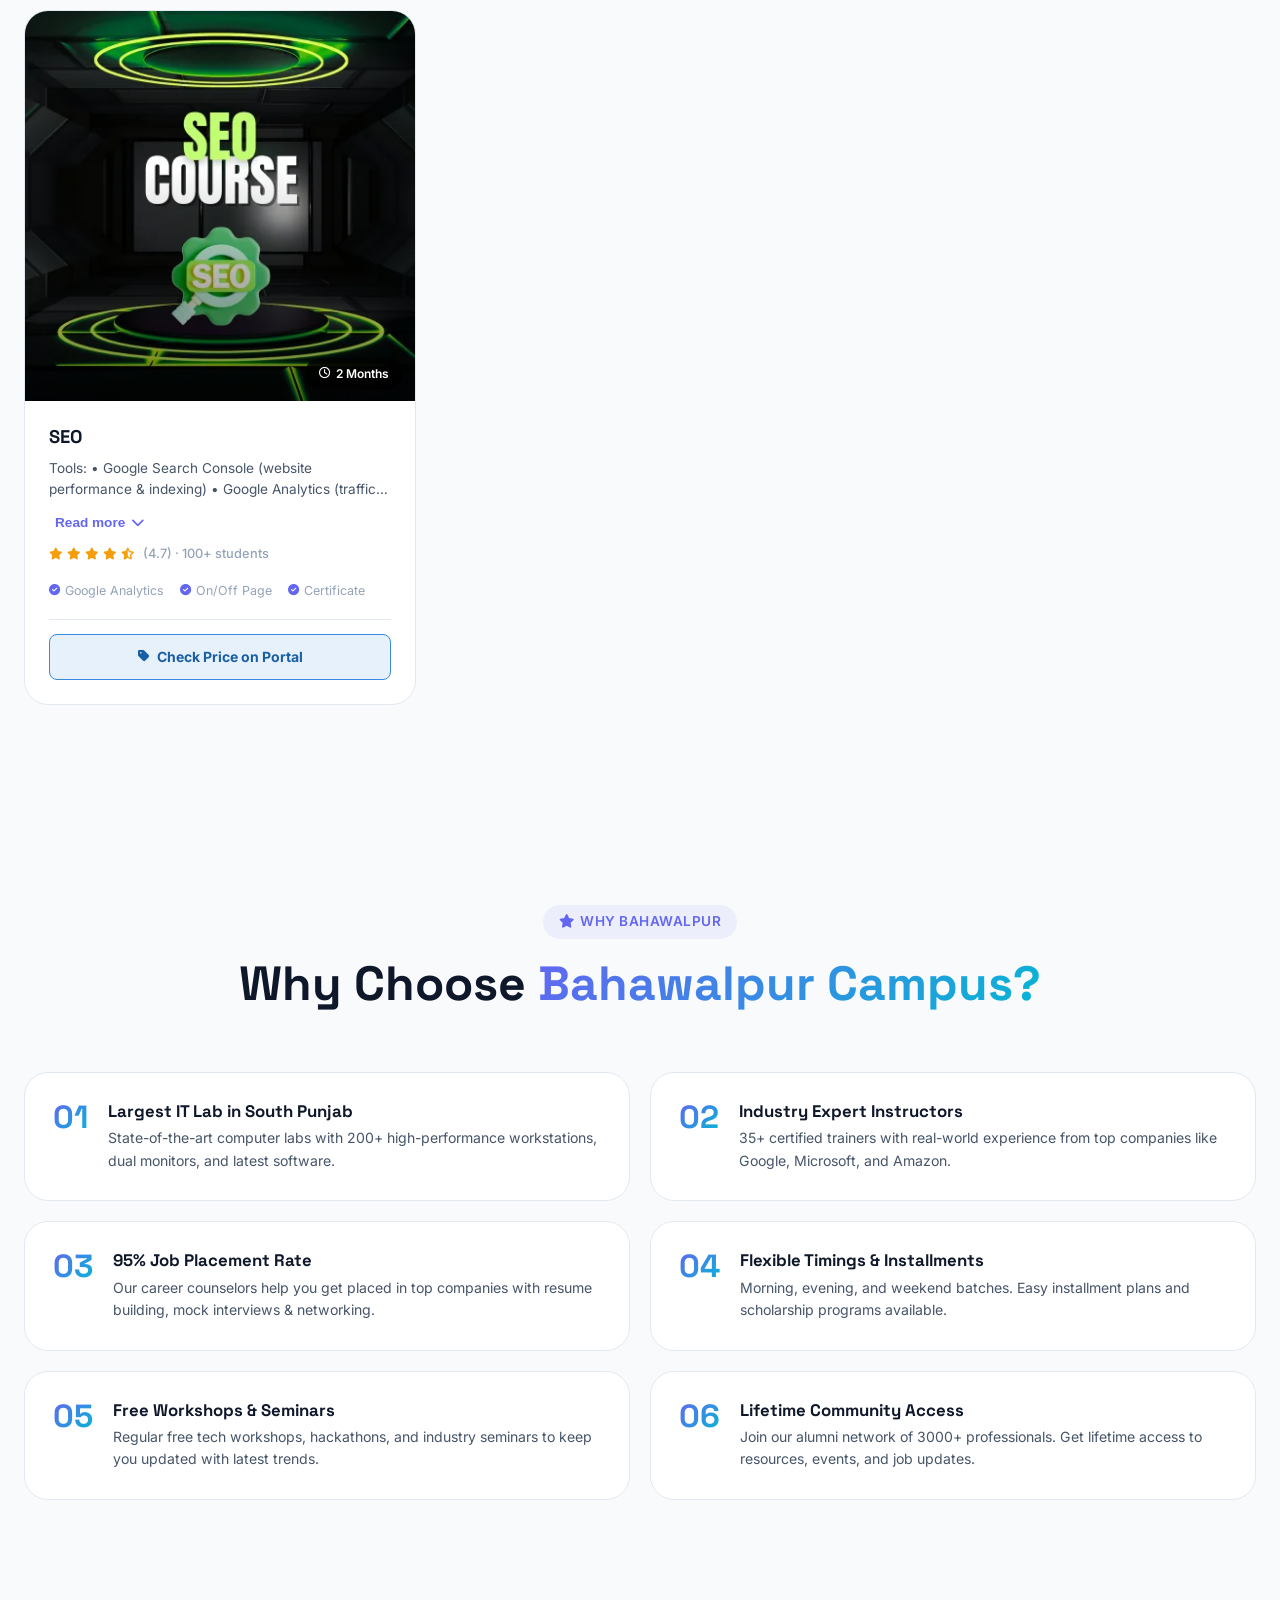
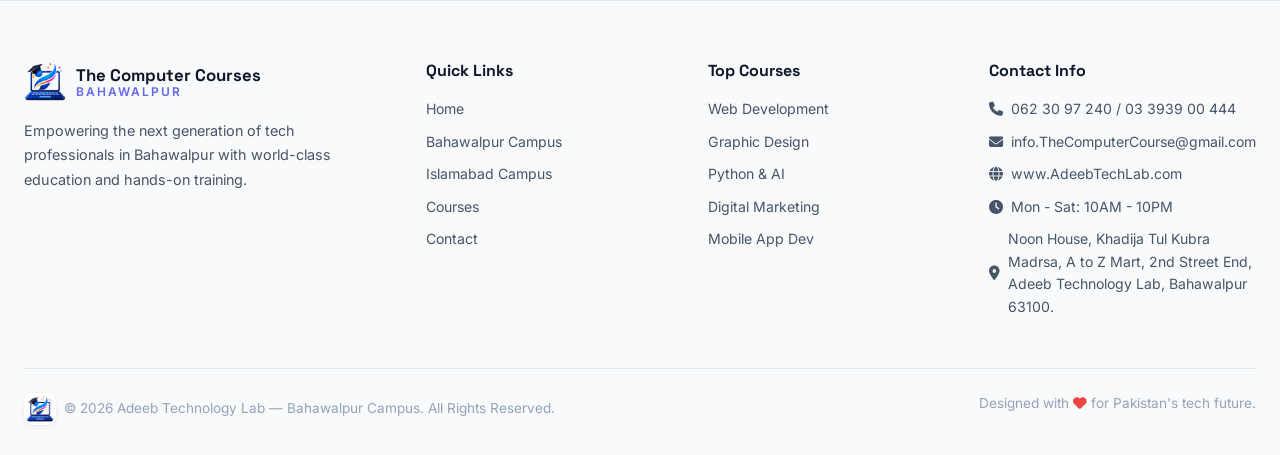
==== commit c0bf15da: "updated code" ====
--- a/bahawalpur.html
+++ b/bahawalpur.html
@@ -213,10 +213,12 @@
             <div class="footer-grid">
                 <div class="footer-about">
                     <a href="index.html" class="logo footer-logo">
-                        <div class="logo-icon"><i class="fas fa-microchip"></i></div>
+                        <div class="logo-icon" style="background: none;">
+                            <img src="assets/adeeb.webp" alt="Adeeb Logo" style="width: 100%; height: 100%; object-fit: contain;">
+                        </div>
                         <div class="logo-text">
                             <span class="logo-name">The Computer Courses</span>
-                            <span class="logo-sub">Bahawalpur, Islamabad</span>
+                            <span class="logo-sub">Bahawalpur</span>
                         </div>
                     </a>
                     <p>Empowering the next generation of tech professionals in Bahawalpur with world-class education and hands-on training.</p>
@@ -234,7 +236,7 @@
                 <div class="footer-links-col">
                     <h4>Top Courses</h4>
                     <ul>
-                        <li><a href="#">Full Stack Web Dev</a></li>
+                        <li><a href="#">Web Development</a></li>
                         <li><a href="#">Graphic Design</a></li>
                         <li><a href="#">Python & AI</a></li>
                         <li><a href="#">Digital Marketing</a></li>
@@ -253,7 +255,10 @@
                 </div>
             </div>
             <div class="footer-bottom">
-                <p>&copy; 2026 Adeeb Technology Lab — Bahawalpur Campus. All Rights Reserved.</p>
+                <div class="footer-bottom-brand">
+                    <span class="footer-bottom-icon"><img src="assets/adeeb.webp" alt="Adeeb Logo" style="width:100%;height:100%;object-fit:contain;border-radius:6px;"></span>
+                    <p>&copy; 2026 Adeeb Technology Lab — Bahawalpur Campus. All Rights Reserved.</p>
+                </div>
                 <p>Designed with <i class="fas fa-heart" style="color: #ef4444;"></i> for Pakistan's tech future.</p>
             </div>
         </div>
--- a/css/style.css
+++ b/css/style.css
@@ -302,7 +302,7 @@
 .course-card:hover .course-card-body h3 { color: var(--primary); }
 .course-card-body .course-desc { font-size: 0.85rem; color: var(--text-secondary); line-height: 1.6; margin-bottom: 16px; max-height: calc(1.6em * 2); display: -webkit-box; -webkit-line-clamp: 2; -webkit-box-orient: vertical; overflow: hidden; }
 .course-card-body .course-desc.expanded { display: block; overflow: visible; max-height: none; }
-.desc-toggle { background: transparent; border: none; color: var(--primary); padding: 4px 6px; border-radius: var(--radius-full); cursor: pointer; display: inline-flex; align-items: center; justify-content: center; margin-top: -6px; margin-bottom: 10px; transition: var(--transition); }
+.desc-toggle { background: transparent; border: none; color: var(--primary); padding: 4px 6px; border-radius: var(--radius-full); cursor: pointer; display: flex; width: 100%; align-items: center; justify-content: flex-start; margin-top: -6px; margin-bottom: 10px; transition: var(--transition); }
 .desc-toggle:hover { color: var(--primary-dark); }
 .desc-toggle i { transition: transform 0.2s ease; }
 .desc-toggle.open i { transform: rotate(180deg); }
@@ -402,7 +402,8 @@
 .testimonial-stars i { color: #f59e0b; font-size: 0.9rem; }
 .testimonial-text { font-size: 0.95rem; color: var(--text-secondary); line-height: 1.7; margin-bottom: 24px; font-style: italic; }
 .testimonial-author { display: flex; align-items: center; gap: 12px; }
-.author-avatar { width: 48px; height: 48px; background: var(--gradient-primary); border-radius: 50%; display: flex; align-items: center; justify-content: center; color: #fff; font-weight: 700; font-size: 0.9rem; }
+.author-avatar { width: 48px; height: 48px; background: var(--gradient-primary); border-radius: 50%; display: flex; align-items: center; justify-content: center; color: #fff; font-weight: 700; font-size: 0.9rem; overflow: hidden; }
+.author-avatar img { width: 100%; height: 100%; object-fit: cover; border-radius: 50%; }
 .testimonial-author h4   { font-size: 0.95rem; color: var(--text-primary); }
 .testimonial-author span { font-size: 0.8rem; color: var(--text-muted); }
 
@@ -435,6 +436,8 @@
 .footer-links-col ul li a:hover { color: var(--primary); transform: translateX(4px); }
 .footer-bottom { border-top: 1px solid var(--border-color); padding-top: 24px; display: flex; justify-content: space-between; flex-wrap: wrap; gap: 10px; }
 .footer-bottom p { font-size: 0.85rem; color: var(--text-muted); }
+.footer-bottom-brand { display: flex; align-items: center; gap: 8px; }
+.footer-bottom-brand .footer-bottom-icon { width: 32px; height: 32px; border-radius: 8px; background: #fff; color: #fff; display: flex; align-items: center; justify-content: center; font-size: 0.75rem; flex-shrink: 0; overflow: hidden; padding: 2px; box-shadow: 0 1px 4px rgba(0,0,0,0.08); }
 
 /* BACK TO TOP */
 .back-to-top { position: fixed; bottom: 30px; right: 30px; width: 48px; height: 48px; background: var(--gradient-primary); color: #fff; border: none; border-radius: var(--radius-full); font-size: 1rem; cursor: pointer; opacity: 0; visibility: hidden; transform: translateY(20px); transition: var(--transition); box-shadow: 0 4px 15px rgba(99, 102, 241, 0.3); z-index: 999; }
@@ -513,6 +516,17 @@
     .courses-showcase-grid { grid-template-columns: 1fr; }
 }
 
+@media (max-width: 380px) {
+    .hero-title { font-size: 1.7rem; }
+    .section-title { font-size: 1.4rem; }
+    .stat-item { flex: 0 0 100%; }
+    .hero-stats { gap: 14px; }
+    .footer-grid { gap: 28px; }
+    .nav-cta span { display: none; }
+    .testimonials-marquee { --testimonial-card-width: 250px; padding: 0 36px; }
+    .author-avatar { width: 40px; height: 40px; }
+}
+
 /* SCROLL ANIMATIONS */
 .reveal { opacity: 0; transform: translateY(40px); transition: opacity 0.6s ease, transform 0.6s ease; }
 .reveal.active { opacity: 1; transform: translateY(0); }
--- a/css/campus-page.css
+++ b/css/campus-page.css
@@ -753,4 +753,11 @@
         font-size: 13px;
         padding: 10px 0;
     }
+}
+
+@media (max-width: 380px) {
+    .campus-hero-title { font-size: 1.7rem; }
+    .campus-hero-stats { grid-template-columns: 1fr 1fr; gap: 10px; }
+    .category-cards { grid-template-columns: 1fr 1fr; }
+    .campus-info-card { padding: 20px; }
 }
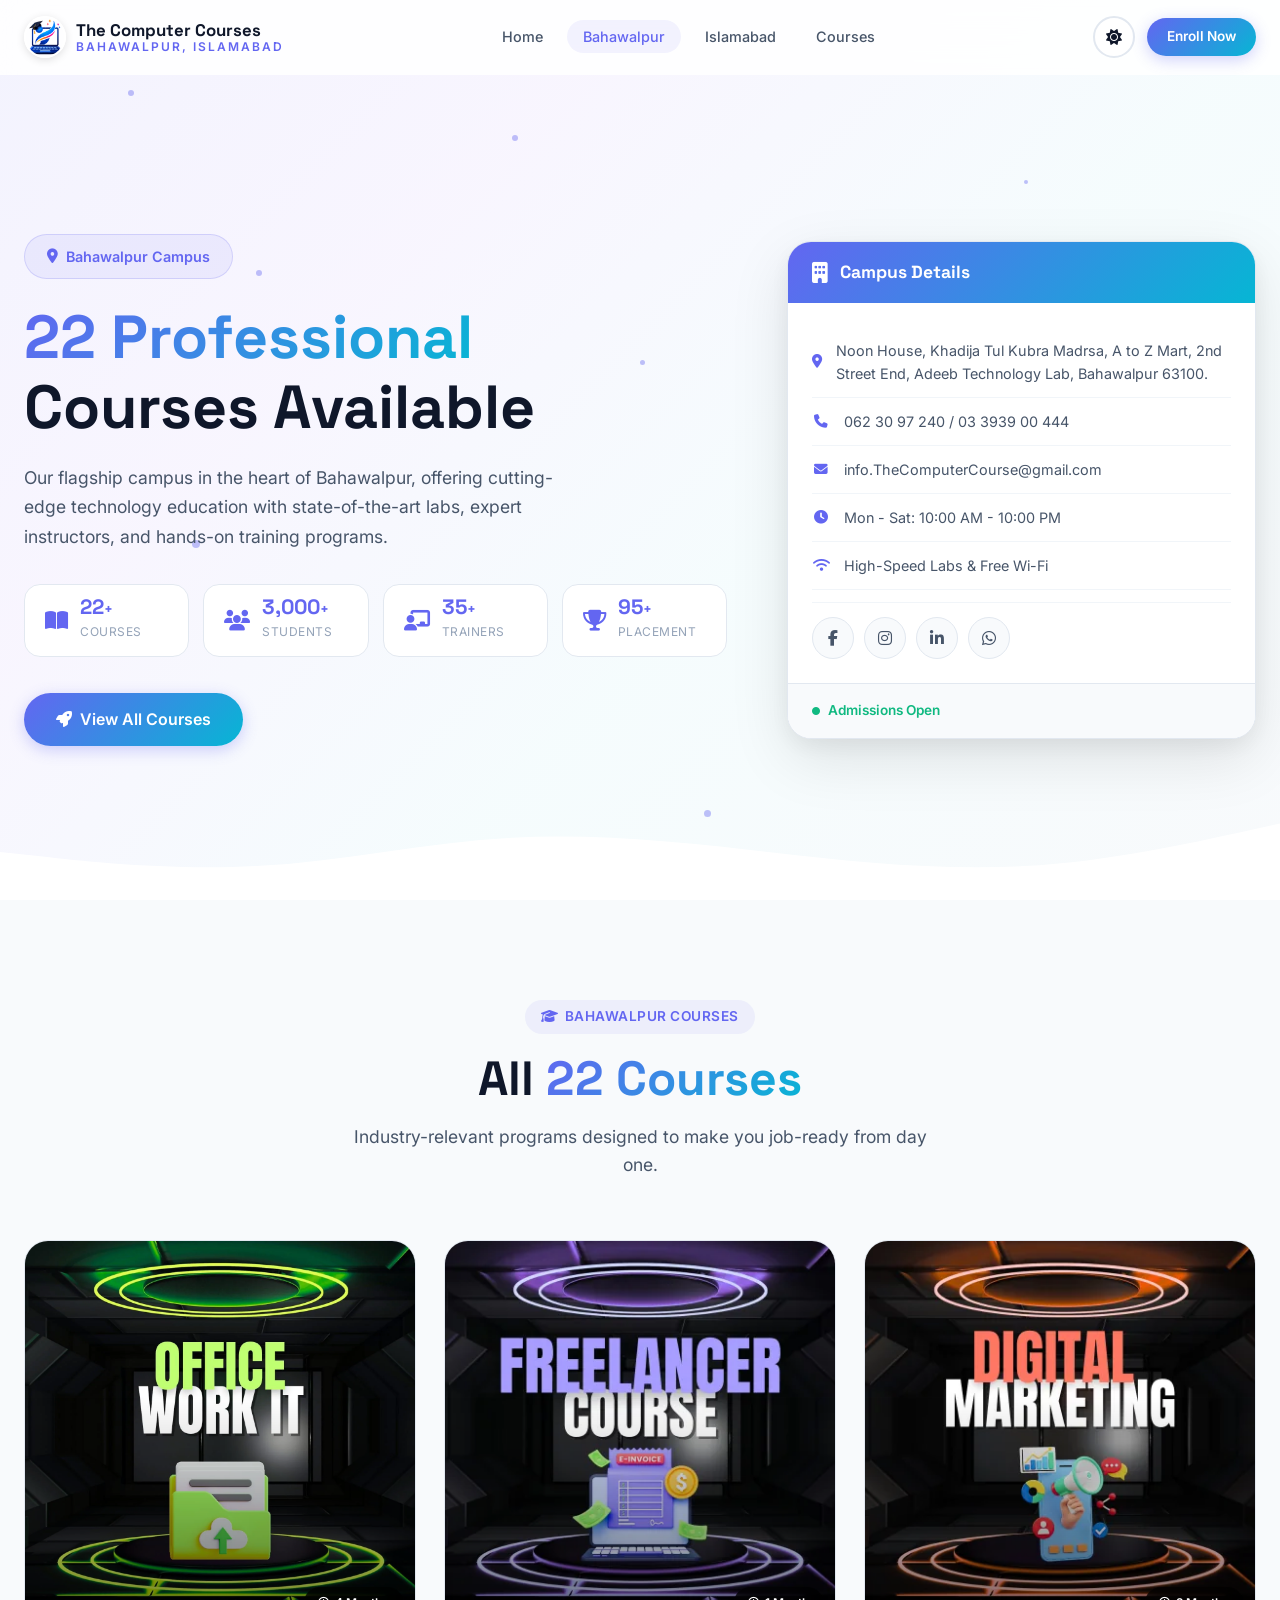
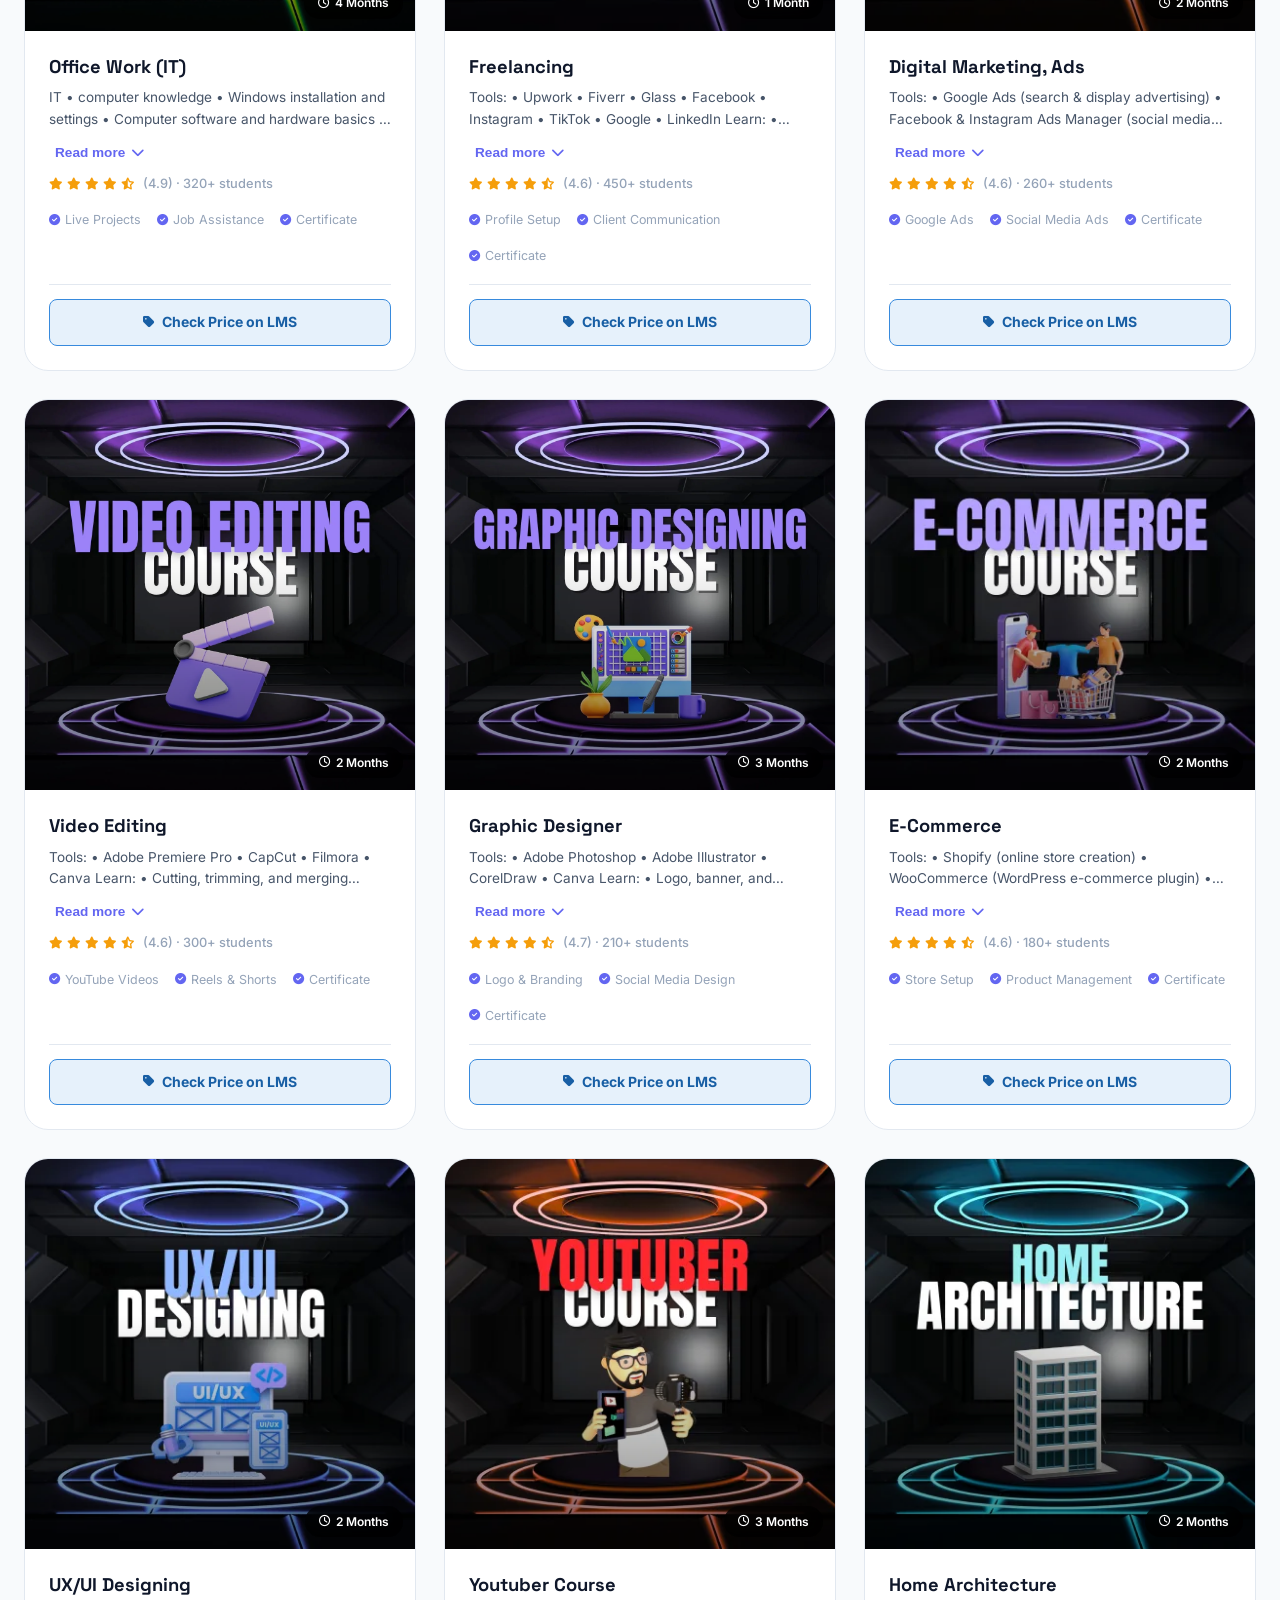
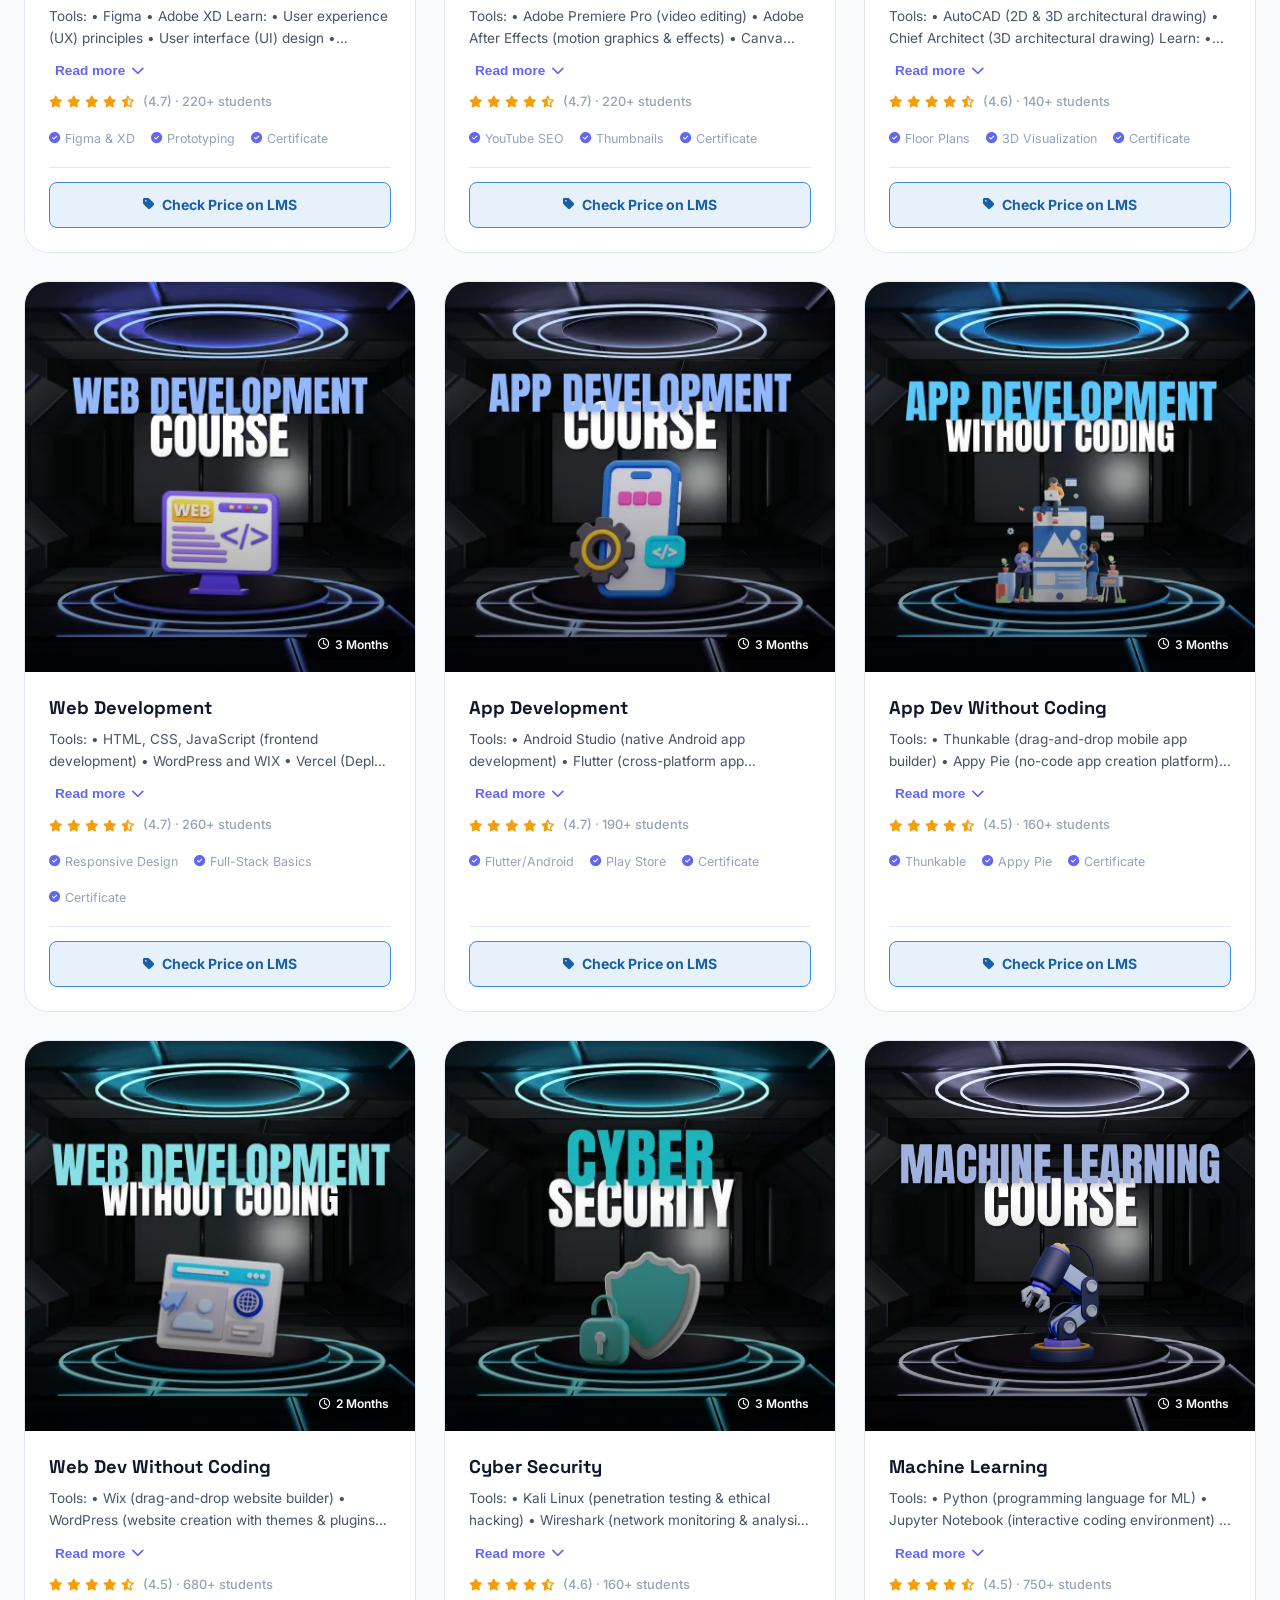
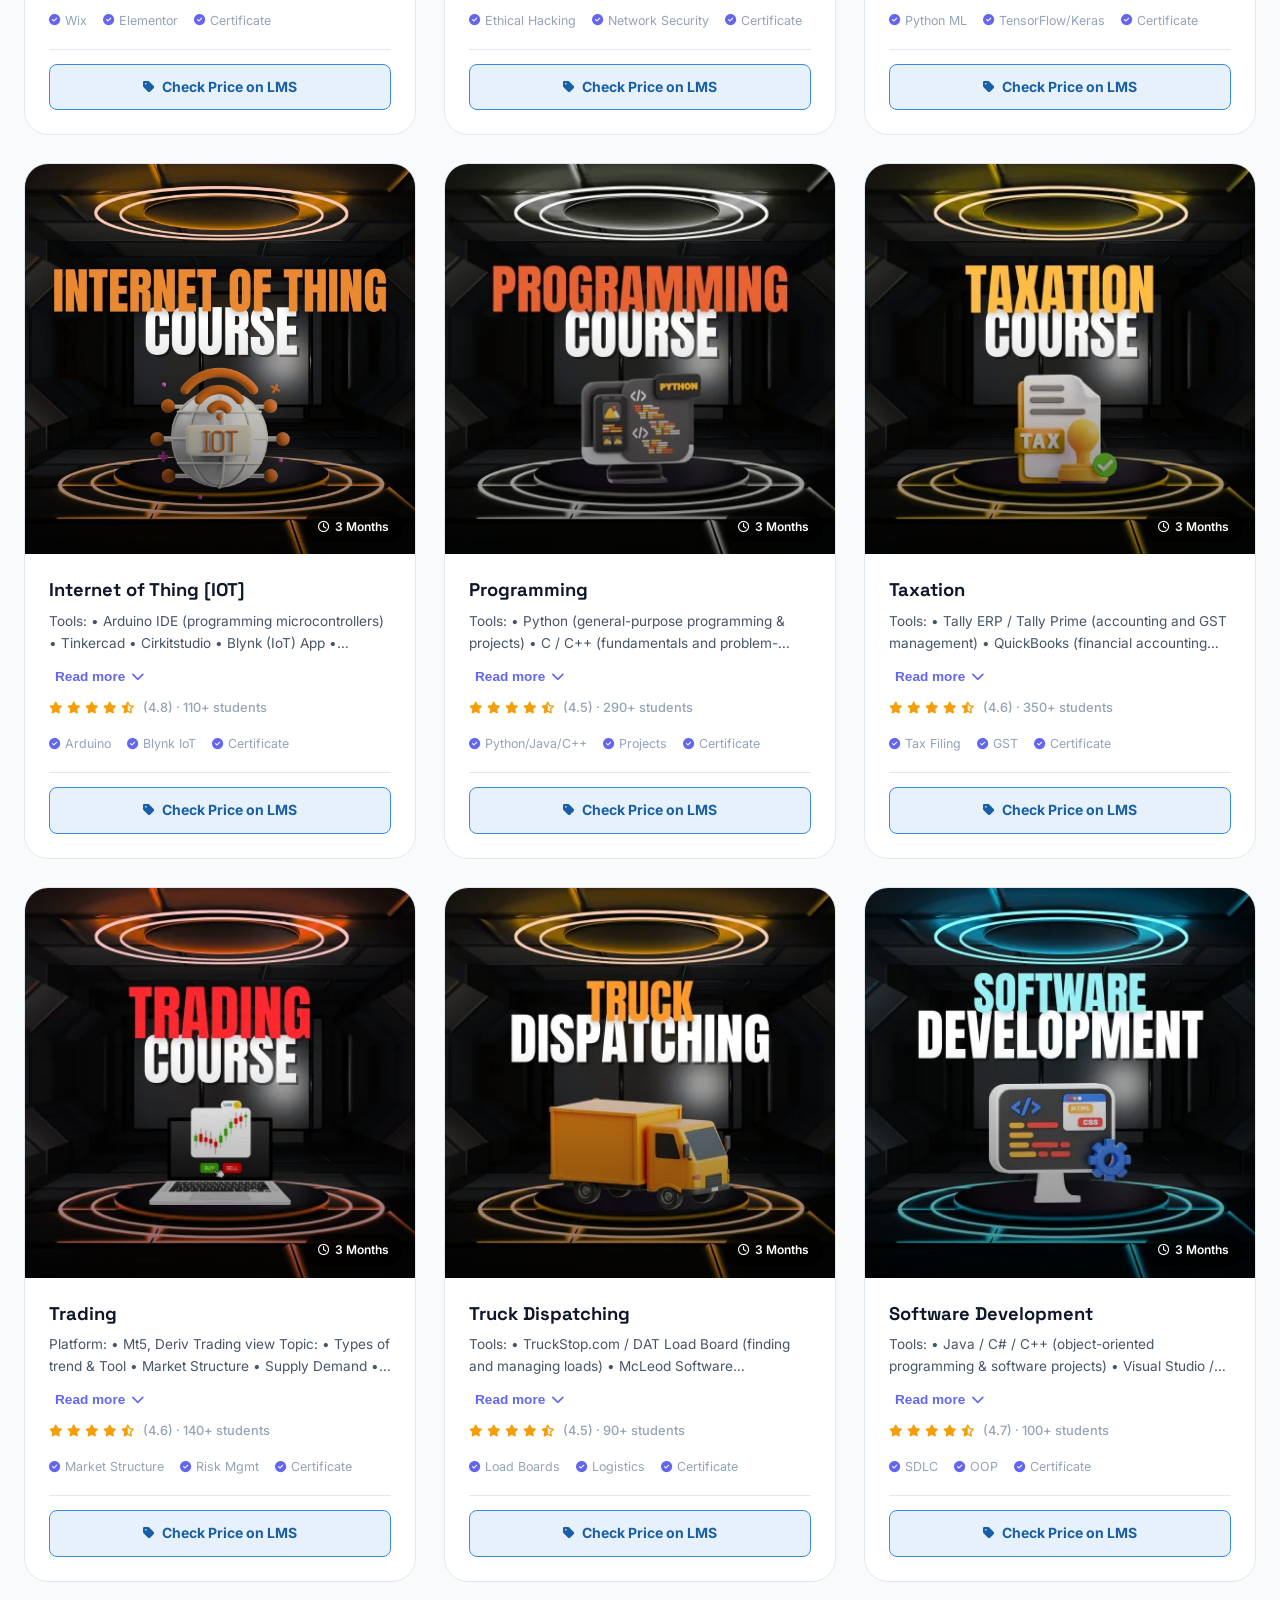
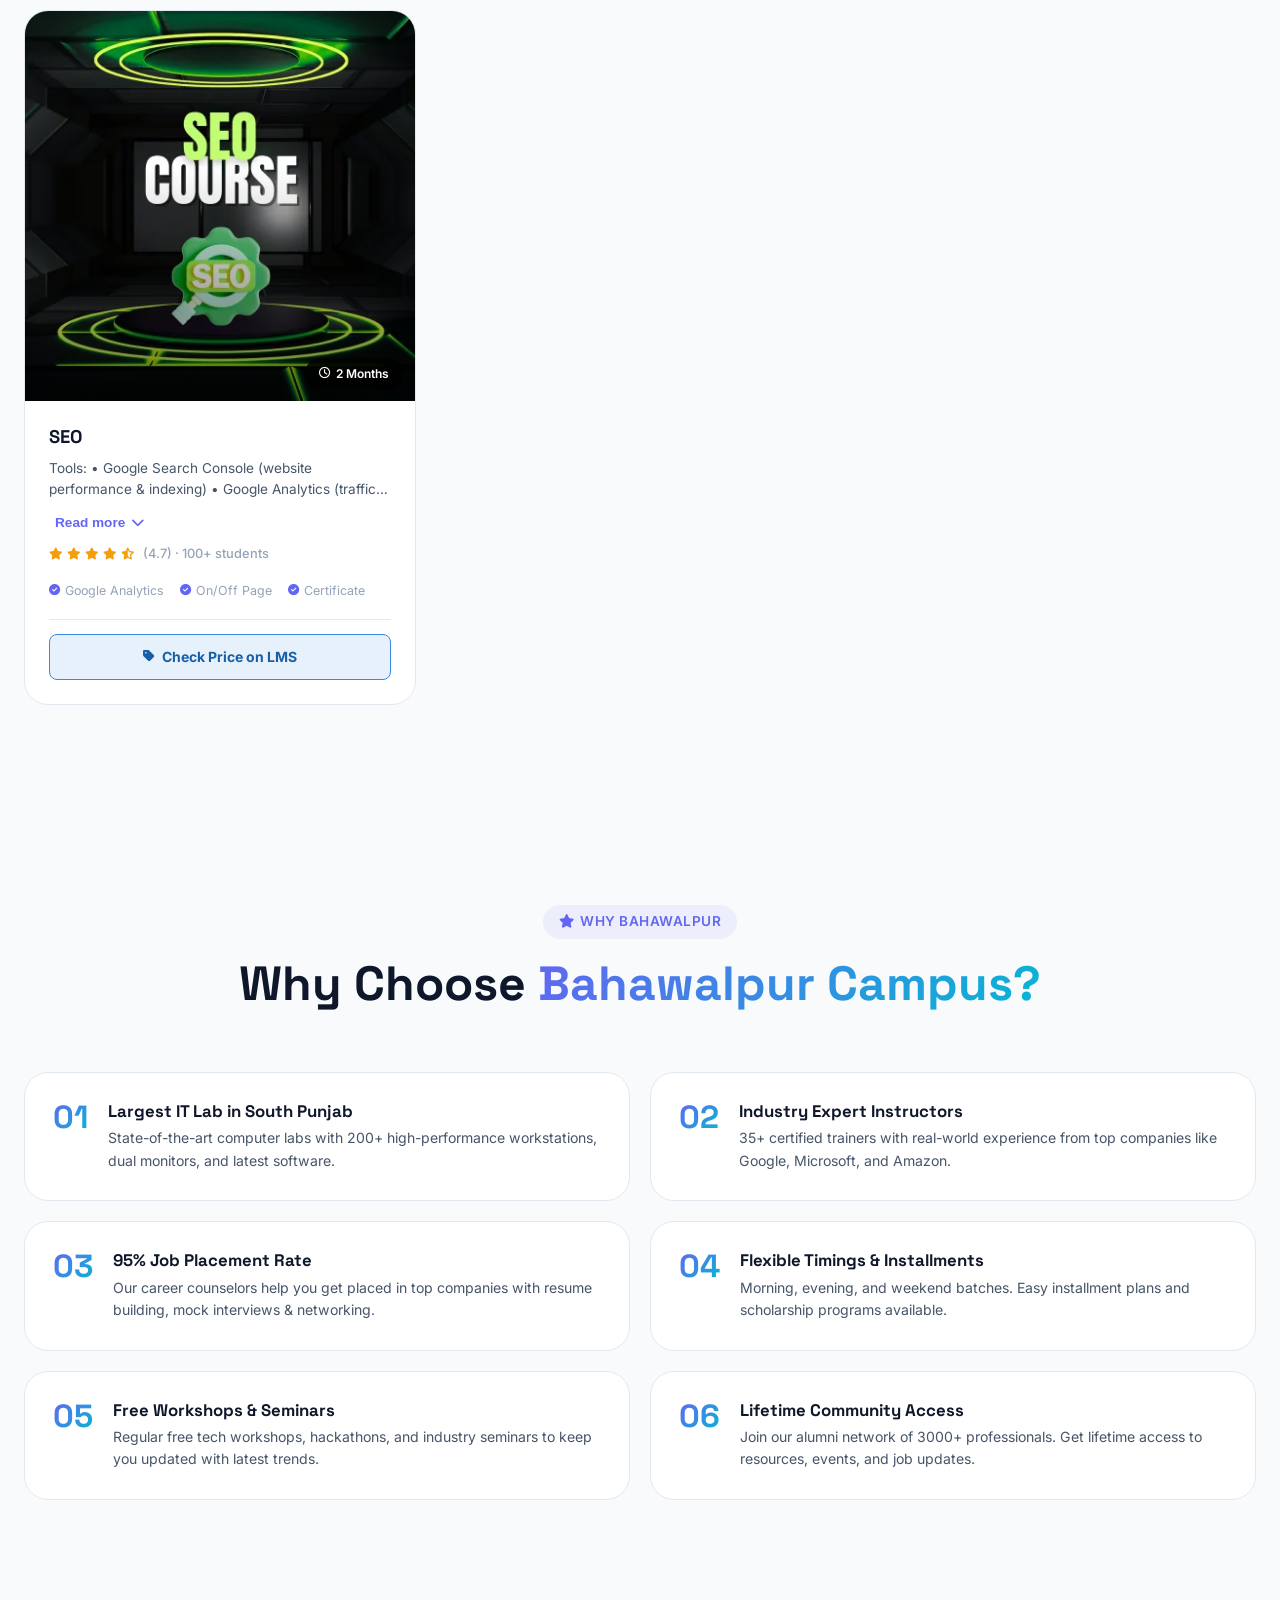
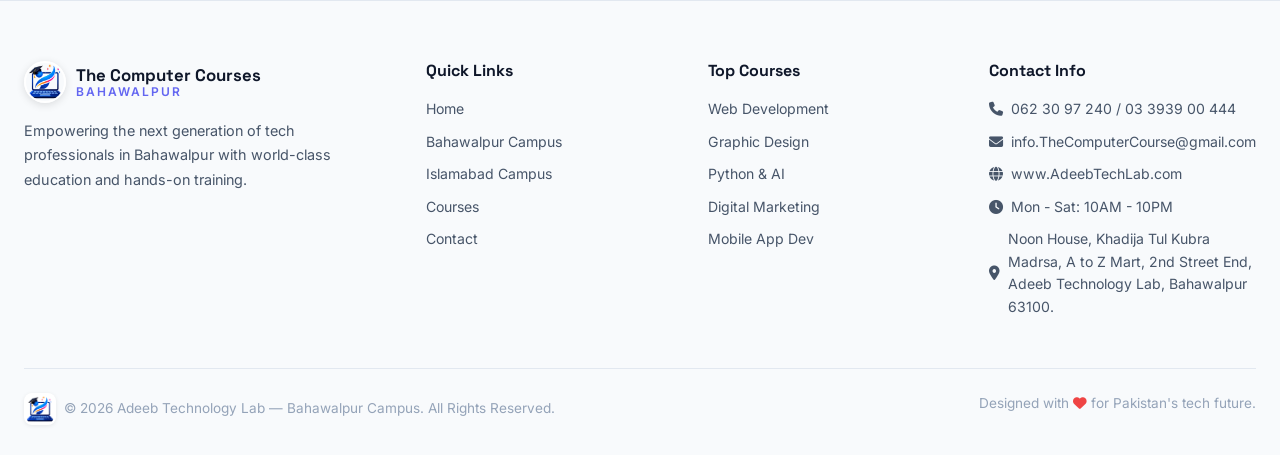
==== commit 7ed844b1: "files updated" ====
--- a/bahawalpur.html
+++ b/bahawalpur.html
@@ -3,8 +3,8 @@
 <head>
     <meta charset="UTF-8">
     <meta name="viewport" content="width=device-width, initial-scale=1.0">
-    <title>The Computer Courses Bahawalpur Campus | 21 Professional Courses</title>   <link rel="icon" type="image/png" href="assets/adeeb.webp">
-    <meta name="description" content="Adeeb Technology Lab Bahawalpur Campus — Explore 21 professional IT courses including Web Development, AI, Graphic Design, Digital Marketing and more.">
+    <title>The Computer Courses Bahawalpur Campus | 22 Professional Courses</title>   <link rel="icon" type="image/png" href="assets/adeeb.webp">
+    <meta name="description" content="Adeeb Technology Lab Bahawalpur Campus — Explore 22 professional IT courses including Web Development, AI, Graphic Design, Digital Marketing and more.">
     <link rel="preconnect" href="https://fonts.googleapis.com">
     <link rel="preconnect" href="https://fonts.gstatic.com" crossorigin>
     <link href="https://fonts.googleapis.com/css2?family=Inter:wght@300;400;500;600;700;800;900&family=Space+Grotesk:wght@400;500;600;700&display=swap" rel="stylesheet">
@@ -69,7 +69,7 @@
                     <div class="mini-stat">
                         <i class="fas fa-book-open"></i>
                         <div>
-                            <strong data-count="21">0</strong>
+                            <strong data-count="22">0</strong>
                             <span>Courses</span>
                         </div>
                     </div>
--- a/css/style.css
+++ b/css/style.css
@@ -66,8 +66,8 @@
 }
 
 *, *::before, *::after { margin: 0; padding: 0; box-sizing: border-box; }
-html { scroll-behavior: smooth; scroll-padding-top: 80px; }
-body { font-family: var(--font-primary); background: var(--bg-primary); color: var(--text-primary); line-height: 1.6; transition: background 0.4s ease, color 0.4s ease; overflow-x: hidden; }
+html { scroll-behavior: smooth; scroll-padding-top: 80px; max-width: 100%; overflow-x: hidden; }
+body { font-family: var(--font-primary); background: var(--bg-primary); color: var(--text-primary); line-height: 1.6; transition: background 0.4s ease, color 0.4s ease; overflow-x: hidden; max-width: 100%; }
 h1, h2, h3, h4, h5, h6 { font-family: var(--font-heading); font-weight: 700; line-height: 1.2; }
 a { text-decoration: none; color: inherit; transition: var(--transition); }
 img { max-width: 100%; display: block; }
@@ -98,7 +98,7 @@
 .navbar.scrolled { padding: 10px 0; border-bottom-color: var(--border-color); box-shadow: var(--shadow-sm); }
 .nav-container { display: flex; align-items: center; justify-content: space-between; }
 .logo { display: flex; align-items: center; gap: 10px; z-index: 101; }
-.logo-icon { width: 42px; height: 42px; background: var(--gradient-primary); border-radius: var(--radius-md); display: flex; align-items: center; justify-content: center; color: #fff; font-size: 1.1rem; }
+.logo-icon { width: 42px; height: 42px; background: var(--gradient-primary); border-radius: 50%; display: flex; align-items: center; justify-content: center; color: #fff; font-size: 1.1rem; overflow: hidden; border: 2px solid var(--bg-card); box-shadow: 0 2px 8px rgba(0,0,0,0.12); }
 .logo-text { display: flex; flex-direction: column; line-height: 1.2; }
 .logo-name { font-family: var(--font-heading); font-weight: 700; font-size: 1.05rem; color: var(--text-primary); }
 .logo-sub { font-weight: 600; font-size: 0.75rem; color: var(--primary); letter-spacing: 2px; text-transform: uppercase; }
@@ -182,9 +182,13 @@
     width: 200px;
     height: 200px;
     background: none !important;
+    border: none !important;
     box-shadow: none !important;
     animation: none !important;
     z-index: 5;
+    display: flex;
+    align-items: center;
+    justify-content: center;
 }
 
 .floating-card {
@@ -201,25 +205,25 @@
     font-size: 0.82rem;
     white-space: nowrap;
     z-index: 4;
+    transform: translate(-50%, -50%);
     animation: float-card 6s ease-in-out infinite;
 }
 
 .floating-card i { font-size: 1.1rem; color: var(--primary); }
 
-.fc-1  { top: calc(50% - 178px); left: calc(50% - 50px);  animation-delay: 0s;   }
-.fc-2  { top: calc(50% - 22px);  left: calc(50% + 130px); animation-delay: 1s;   }
-.fc-3  { top: calc(50% + 100px); left: calc(50% + 55px);  animation-delay: 2s;   }
-.fc-4  { top: calc(50% + 100px); left: calc(50% - 155px); animation-delay: 3s;   }
-.fc-5  { top: calc(50% - 22px);  left: calc(50% - 215px); animation-delay: 1.5s; }
-.fc-6  { top: calc(50% - 255px); left: calc(50% + 95px);  animation-delay: 0.5s; }
-.fc-7  { top: calc(50% + 5px);   left: calc(50% + 215px); animation-delay: 1.2s; }
-.fc-8  { top: calc(50% + 210px); left: calc(50% - 65px);  animation-delay: 2.2s; }
-.fc-9  { top: calc(50% + 5px);   left: calc(50% - 300px); animation-delay: 0.8s; }
-.fc-10 { top: calc(50% - 255px); left: calc(50% - 190px); animation-delay: 1.8s; }
+/* 8 badges evenly spaced 45deg apart on a 220px-radius circle around the central logo */
+.fc-1  { top: calc(50% - 220px); left: calc(50% + 0px);   animation-delay: 0s;   }
+.fc-2  { top: calc(50% - 156px); left: calc(50% + 156px); animation-delay: 1s;   }
+.fc-3  { top: calc(50% + 0px);   left: calc(50% + 220px); animation-delay: 2s;   }
+.fc-4  { top: calc(50% + 156px); left: calc(50% + 156px); animation-delay: 3s;   }
+.fc-5  { top: calc(50% + 220px); left: calc(50% + 0px);   animation-delay: 1.5s; }
+.fc-6  { top: calc(50% + 156px); left: calc(50% - 156px); animation-delay: 0.5s; }
+.fc-8  { top: calc(50% + 0px);   left: calc(50% - 220px); animation-delay: 2.2s; }
+.fc-10 { top: calc(50% - 156px); left: calc(50% - 156px); animation-delay: 1.8s; }
 
 @keyframes float-card {
-    0%, 100% { transform: translateY(0px); }
-    50%       { transform: translateY(-12px); }
+    0%, 100% { transform: translate(-50%, -50%); }
+    50%       { transform: translate(-50%, calc(-50% - 12px)); }
 }
 
 .hero-wave { position: absolute; bottom: -2px; left: 0; right: 0; z-index: 1; }
@@ -252,7 +256,7 @@
 /* =============================================
    COURSE CARDS — KEY FIX:
    Cards are now full flex columns so the
-   "Check Price on Portal" button always sits
+   "Check Price on LMS" button always sits
    pinned to the bottom regardless of content.
    ============================================= */
 .courses-grid { display: grid; grid-template-columns: repeat(auto-fill, minmax(320px, 1fr)); gap: 28px; }
@@ -402,8 +406,8 @@
 .testimonial-stars i { color: #f59e0b; font-size: 0.9rem; }
 .testimonial-text { font-size: 0.95rem; color: var(--text-secondary); line-height: 1.7; margin-bottom: 24px; font-style: italic; }
 .testimonial-author { display: flex; align-items: center; gap: 12px; }
-.author-avatar { width: 48px; height: 48px; background: var(--gradient-primary); border-radius: 50%; display: flex; align-items: center; justify-content: center; color: #fff; font-weight: 700; font-size: 0.9rem; overflow: hidden; }
-.author-avatar img { width: 100%; height: 100%; object-fit: cover; border-radius: 50%; }
+.author-avatar { width: 48px; height: 48px; min-width: 48px; border-radius: 50%; display: flex; align-items: center; justify-content: center; color: #fff; font-weight: 700; font-size: 0.9rem; overflow: hidden; position: relative; background: transparent; }
+.author-avatar img { width: 105%; height: 105%; object-fit: cover; object-position: center top; display: block; position: absolute; top: 50%; left: 50%; transform: translate(-50%, -50%); border-radius: 0; margin: 0; padding: 0; }
 .testimonial-author h4   { font-size: 0.95rem; color: var(--text-primary); }
 .testimonial-author span { font-size: 0.8rem; color: var(--text-muted); }
 
@@ -471,6 +475,24 @@
     .testimonials-marquee { --testimonial-card-width: 320px; }
     .contact-grid { grid-template-columns: 1fr; }
     .footer-grid { grid-template-columns: repeat(2, 1fr); }
+}
+
+/* NAV OVERFLOW FIX: the full desktop nav (logo + 8 links + LMS button) needs
+   roughly 1230px of container width. Below that (real tablets, small laptop
+   windows, and phones using "Desktop site" mode which report ~980-1024px)
+   switch to the hamburger menu instead of letting the navbar overflow/wrap. */
+@media (max-width: 1180px) {
+    .nav-links { position: fixed; top: 0; bottom: 0; right: 0; width: min(340px, 86vw); height: 100vh; min-height: 100dvh; background: var(--bg-card); border-left: 1px solid var(--border-color); box-shadow: -12px 0 40px rgba(15,23,42,0.18), 0 0 0 100vmax rgba(2,6,23,0.35); flex-direction: column; justify-content: flex-start; align-items: stretch; gap: 8px; padding: 96px 20px 28px; opacity: 0; visibility: hidden; transform: translateX(100%); transition: transform 0.32s ease, opacity 0.2s ease, visibility 0.2s ease; z-index: 100; }
+    .nav-links.active { opacity: 1; visibility: visible; transform: translateX(0); }
+    .nav-links .nav-link { display: block; font-size: 1.02rem; font-weight: 600; padding: 12px 14px; border-radius: 12px; border: 1px solid transparent; }
+    .nav-links .nav-link:hover, .nav-links .nav-link.active { border-color: var(--border-color); }
+    .hamburger { display: flex; }
+    .nav-cta { display: inline-flex; padding: 8px 14px; font-size: 0.8rem; }
+    .logo { gap: 7px; flex-shrink: 1; min-width: 0; }
+    .logo-text { min-width: 0; }
+    .logo-name { white-space: nowrap; overflow: hidden; text-overflow: ellipsis; }
+    .logo-sub  { white-space: nowrap; overflow: hidden; text-overflow: ellipsis; }
+    .nav-actions { gap: 7px; flex-shrink: 0; }
 }
 
 @media (max-width: 768px) {
@@ -524,7 +546,7 @@
     .footer-grid { gap: 28px; }
     .nav-cta span { display: none; }
     .testimonials-marquee { --testimonial-card-width: 250px; padding: 0 36px; }
-    .author-avatar { width: 40px; height: 40px; }
+    .author-avatar { width: 40px; height: 40px; min-width: 40px; }
 }
 
 /* SCROLL ANIMATIONS */
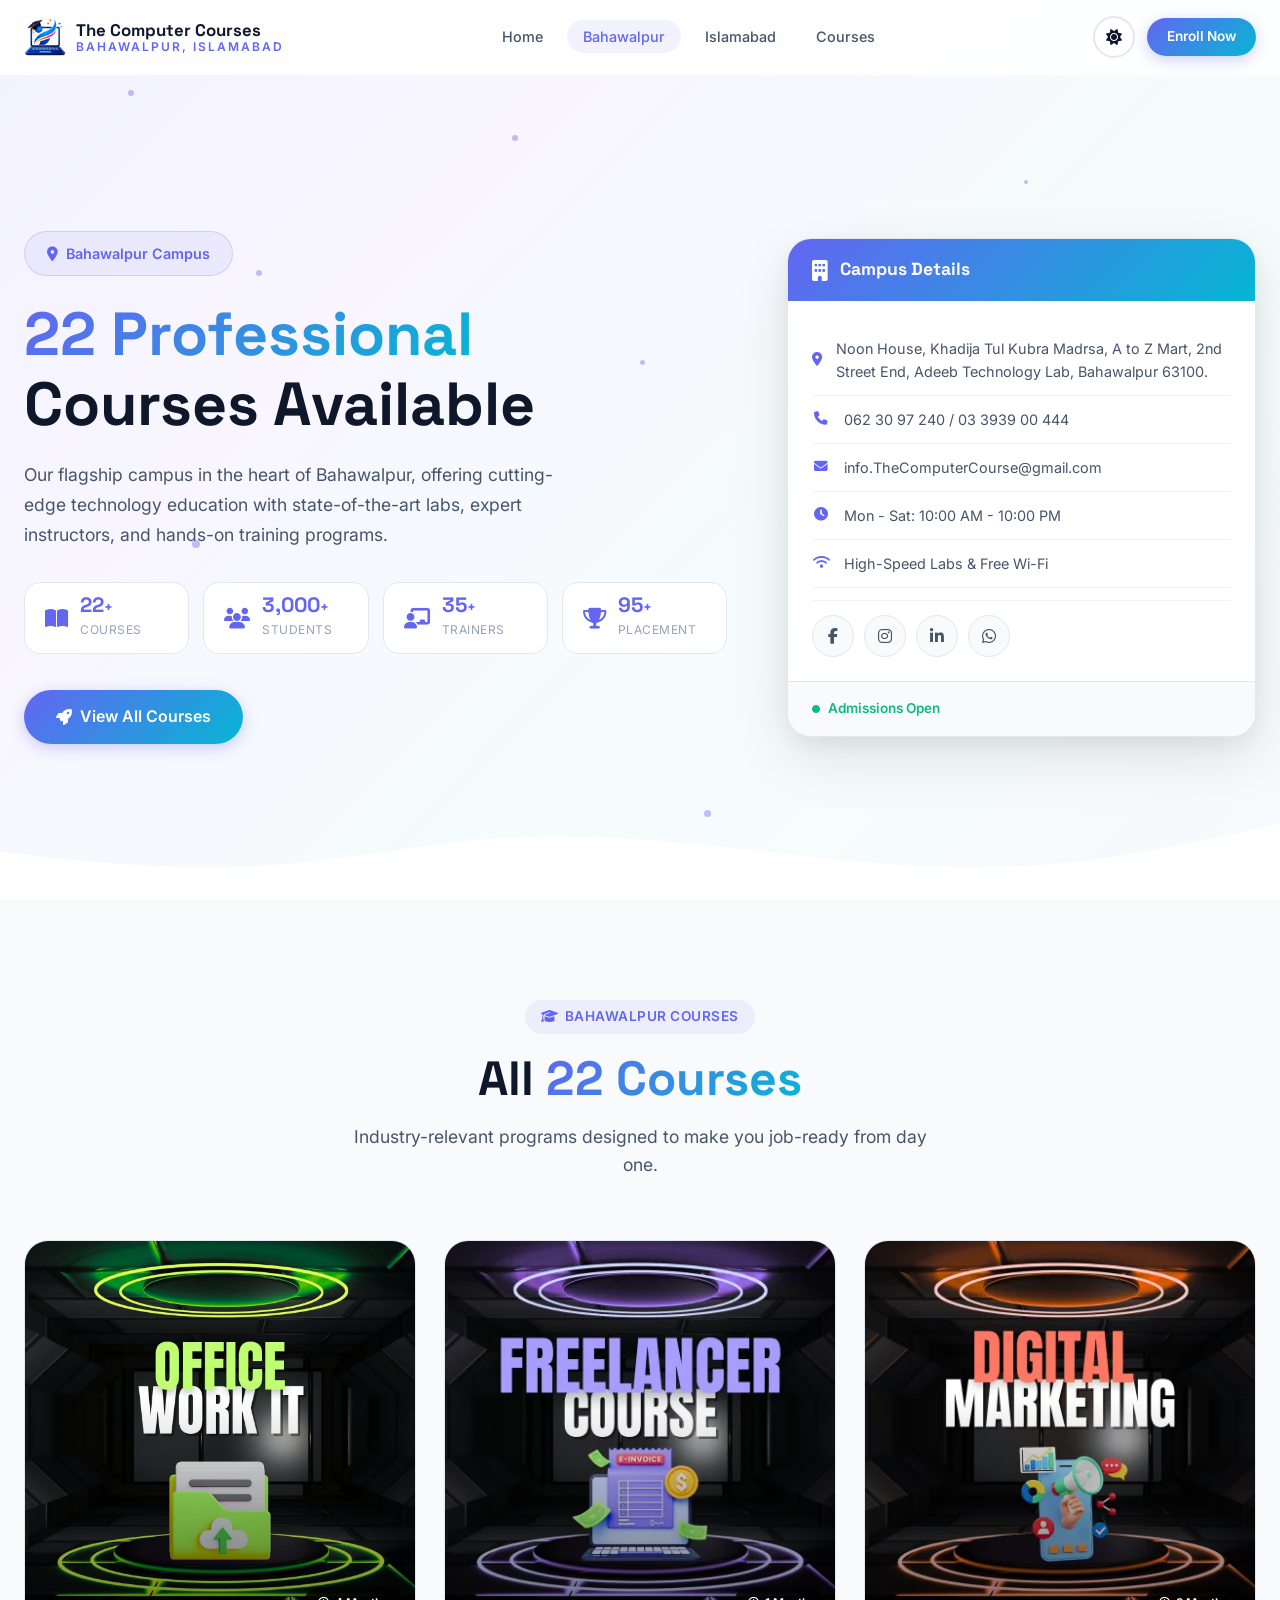
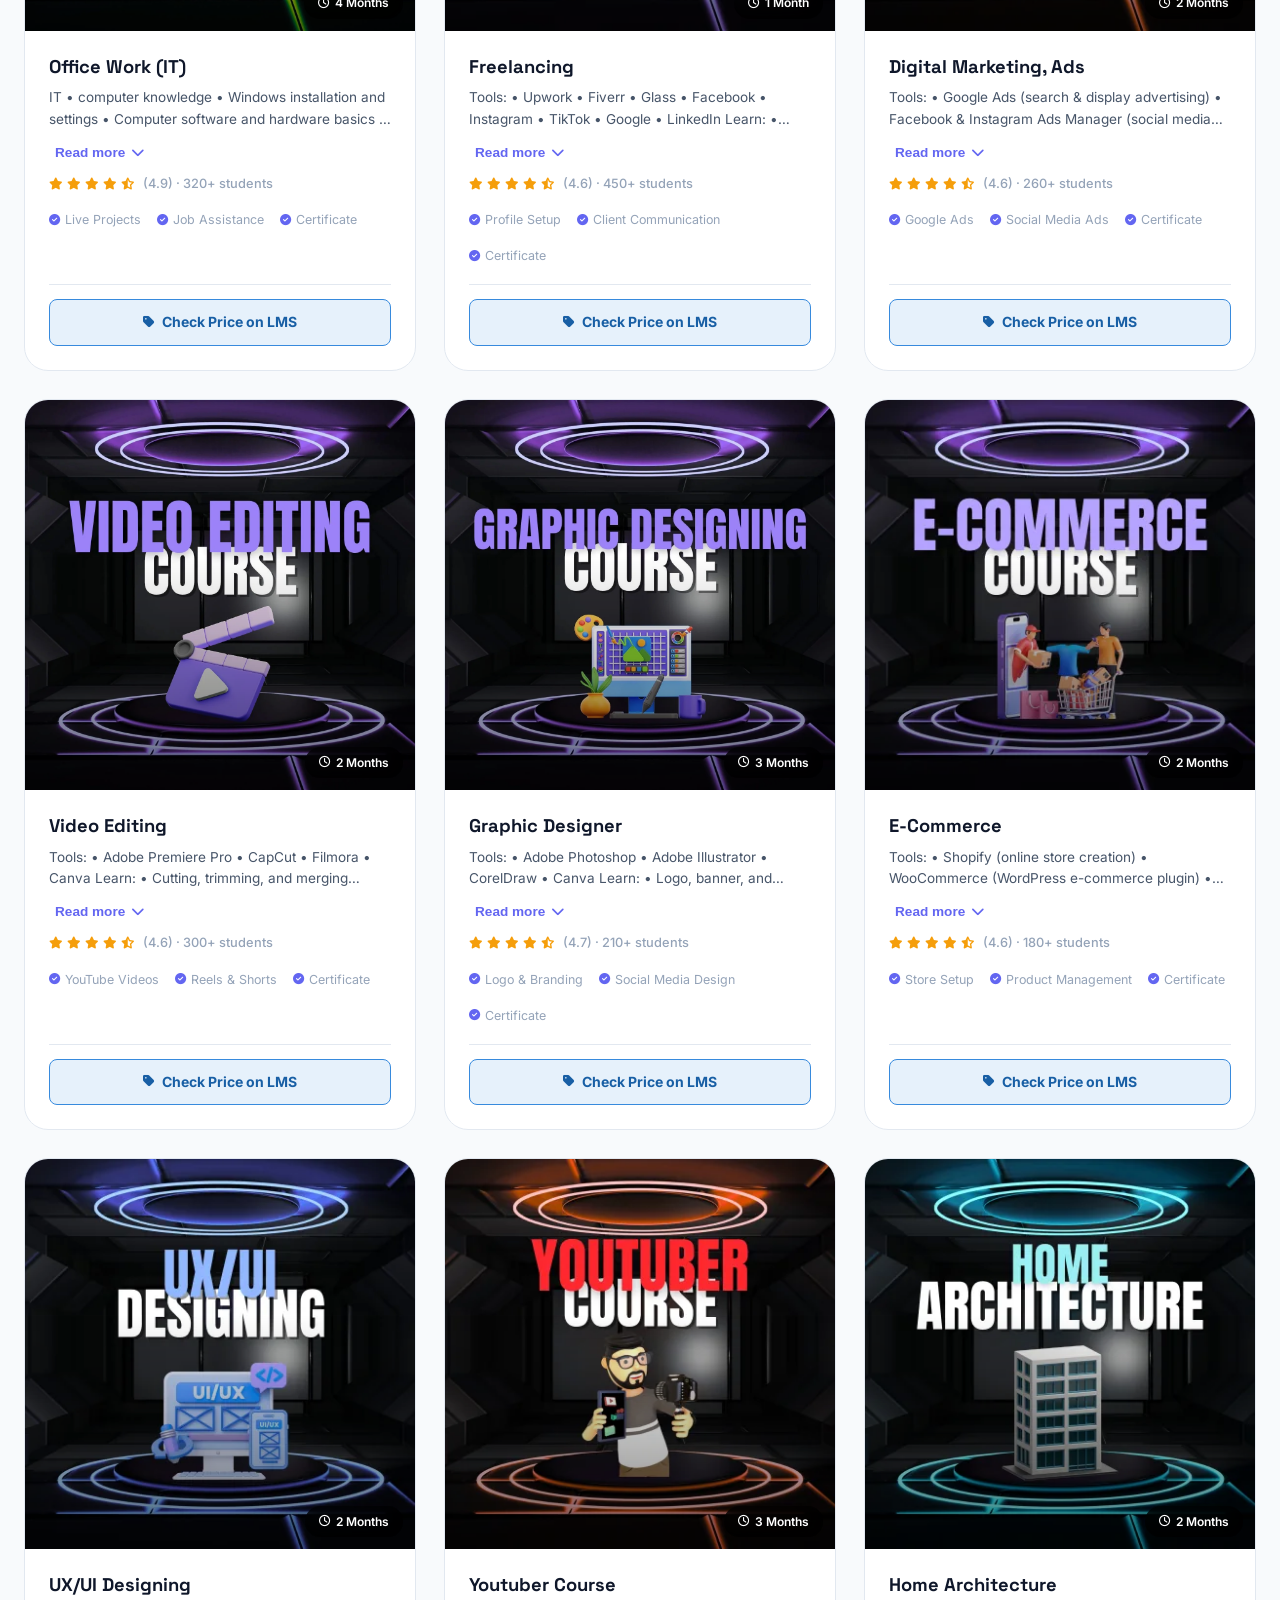
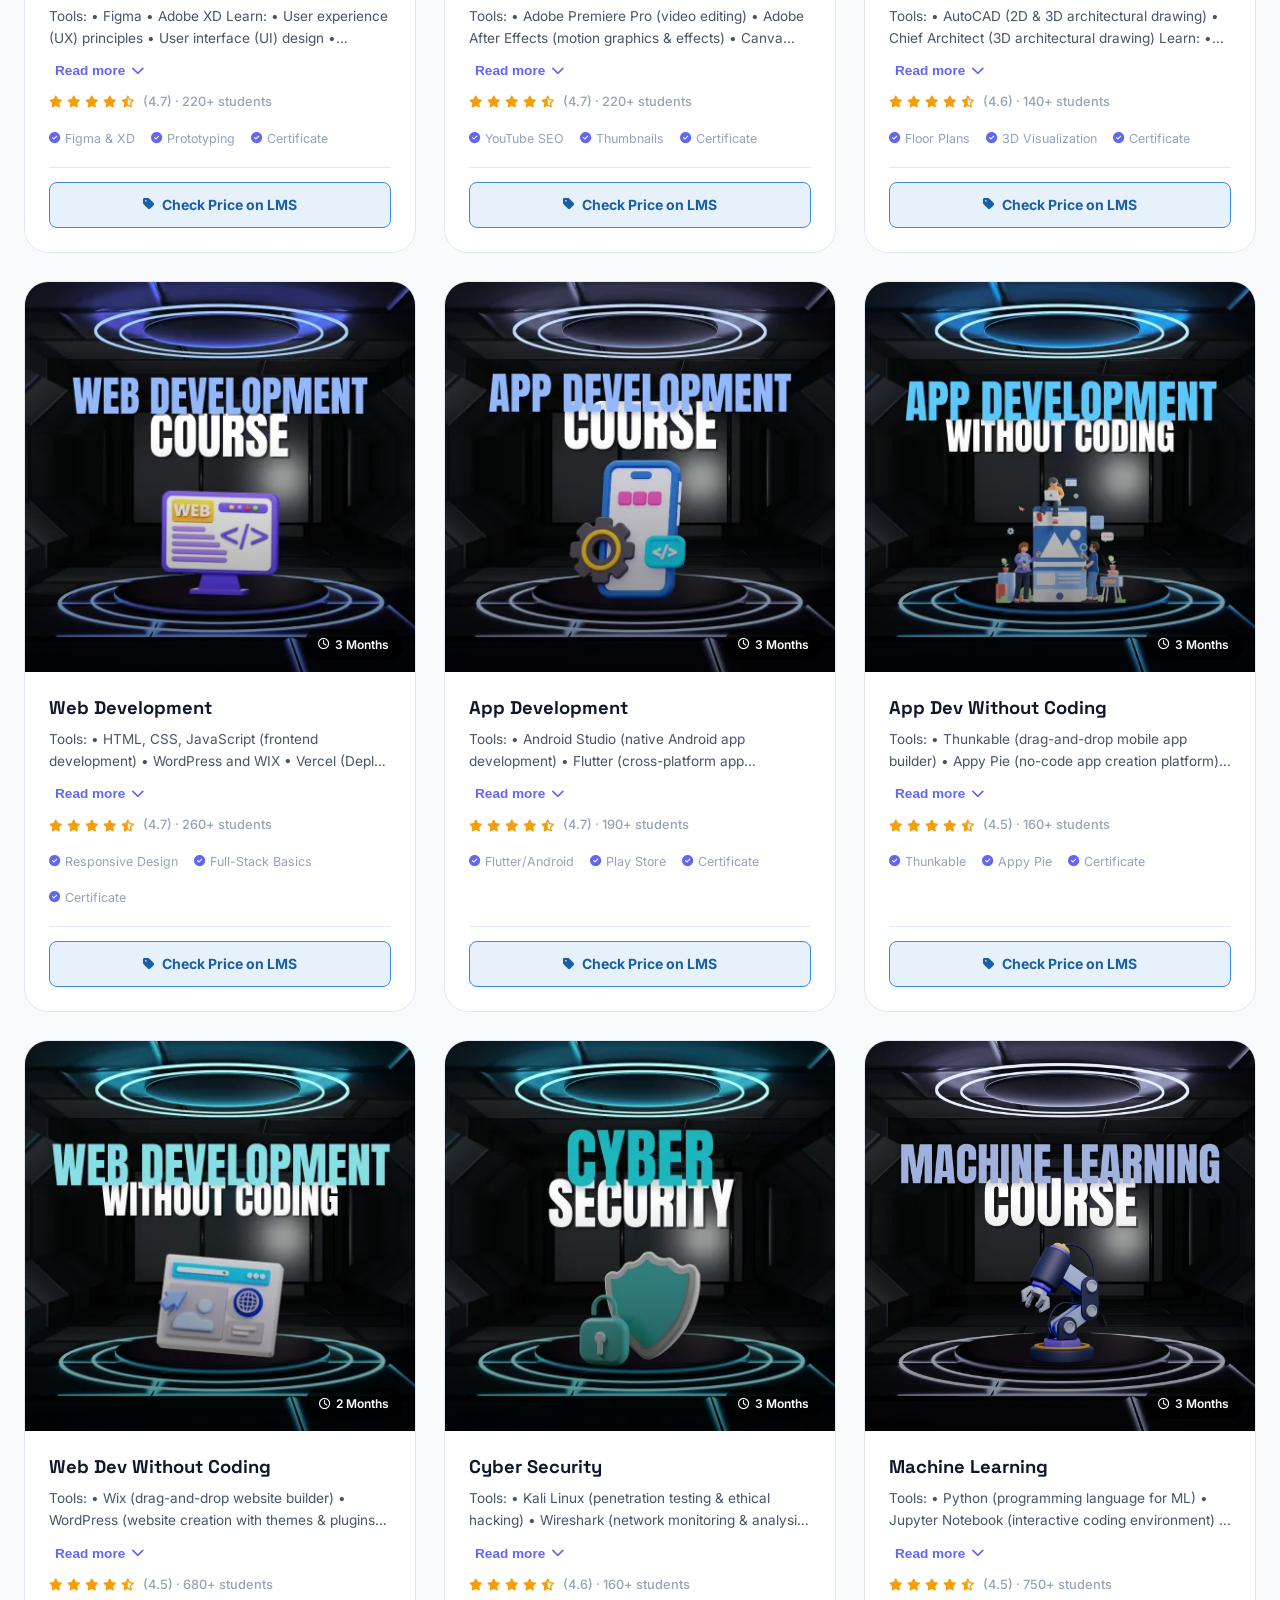
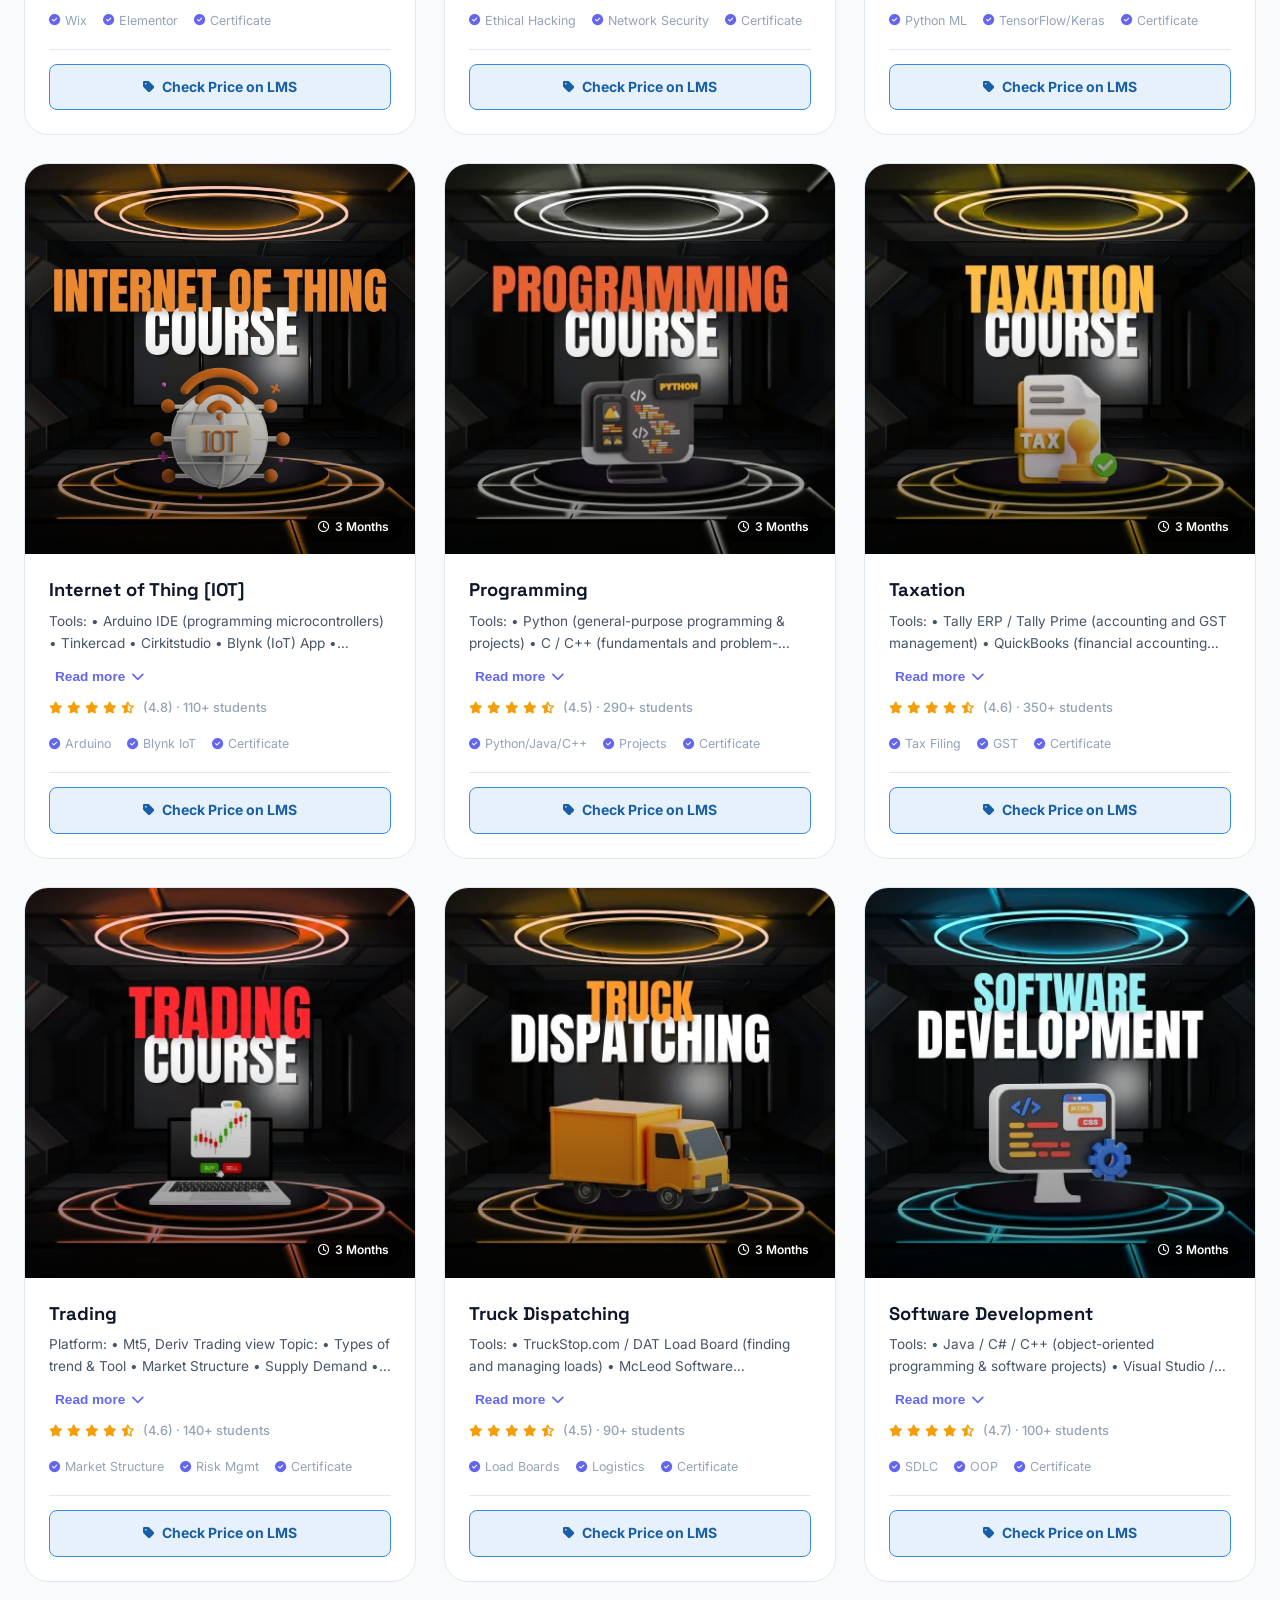
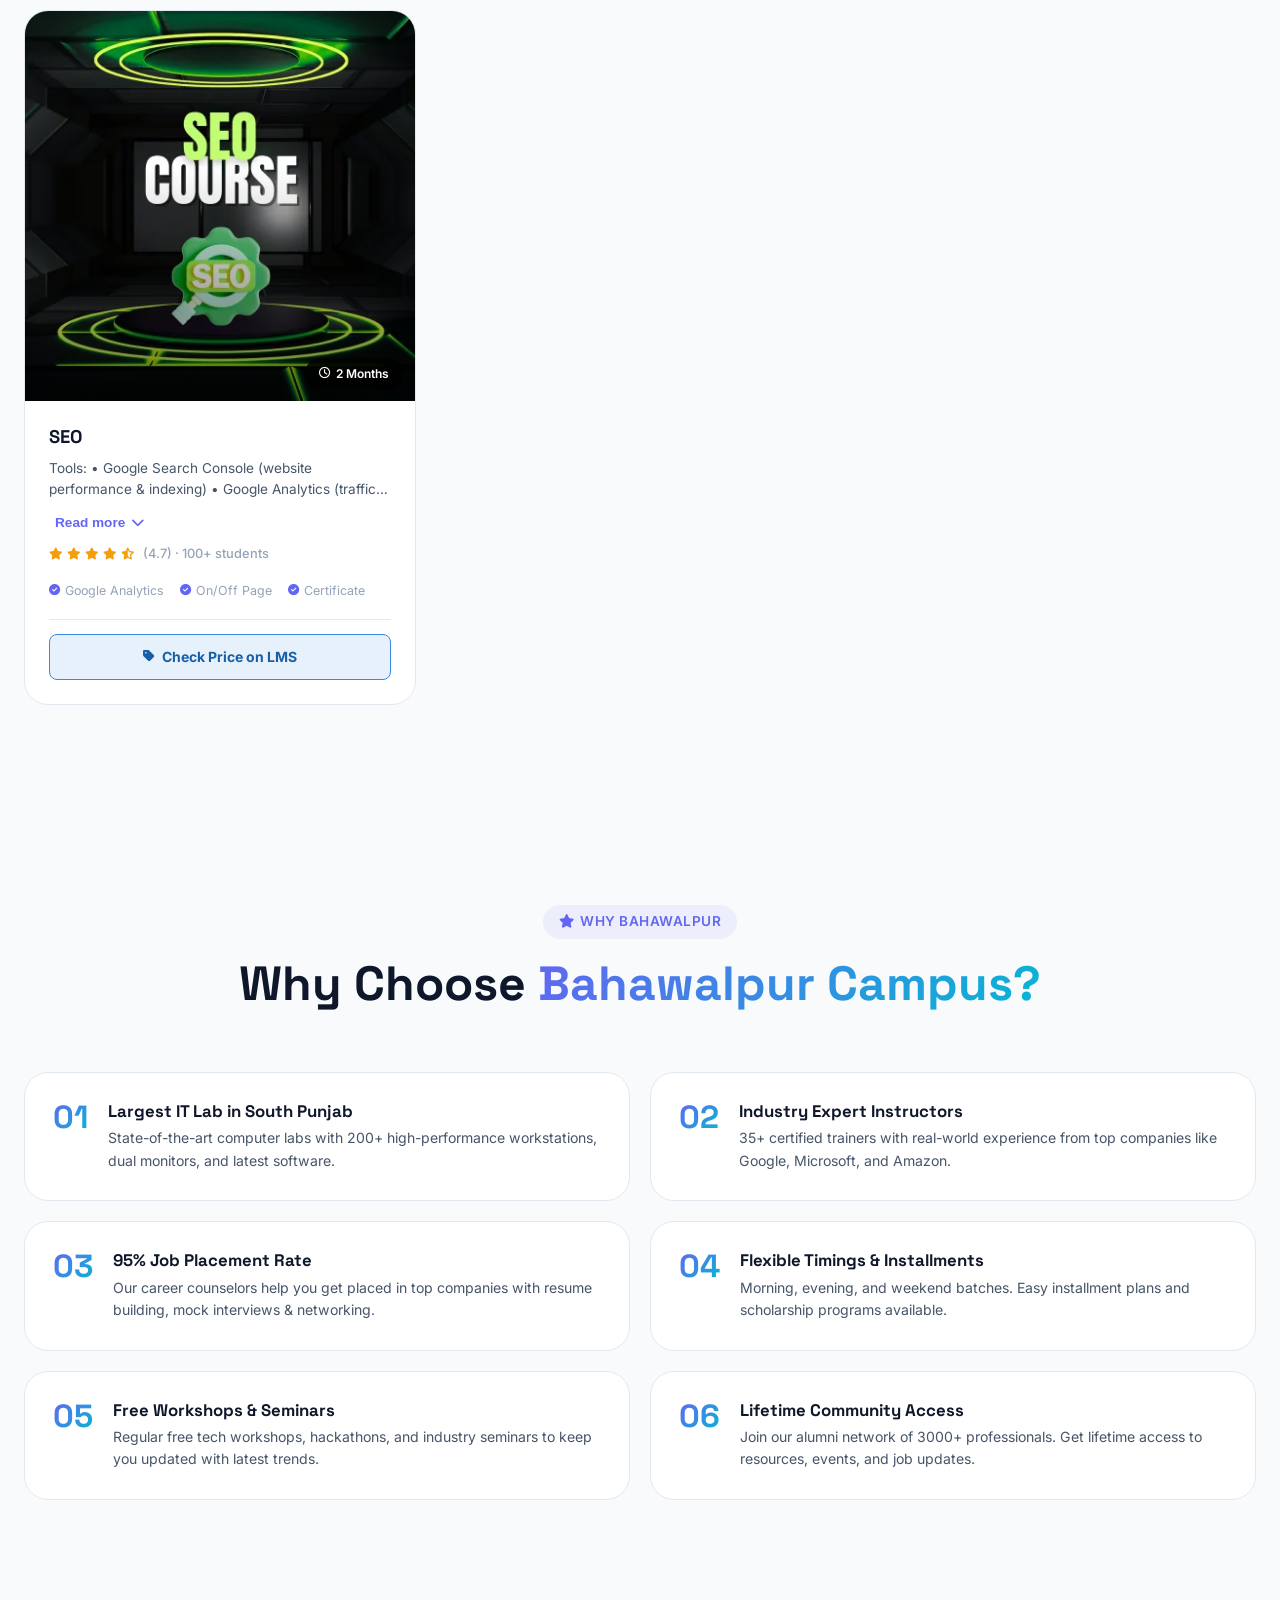
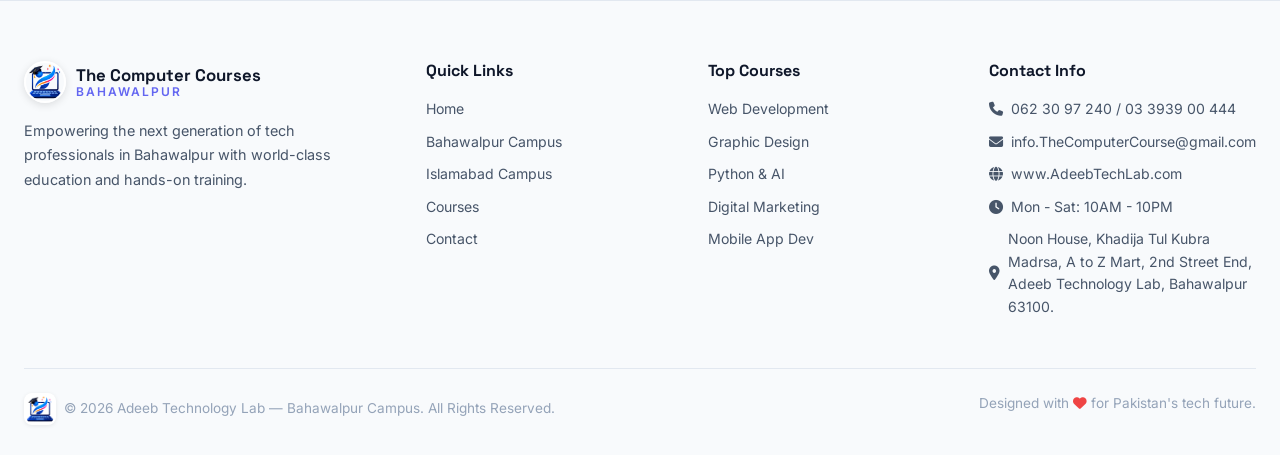
==== commit 453e7615: "update  all files" ====
--- a/bahawalpur.html
+++ b/bahawalpur.html
@@ -9,8 +9,8 @@
     <link rel="preconnect" href="https://fonts.gstatic.com" crossorigin>
     <link href="https://fonts.googleapis.com/css2?family=Inter:wght@300;400;500;600;700;800;900&family=Space+Grotesk:wght@400;500;600;700&display=swap" rel="stylesheet">
     <link rel="stylesheet" href="https://cdn.jsdelivr.net/npm/@fortawesome/fontawesome-free@6.4.0/css/all.min.css">
-    <link rel="stylesheet" href="css/style.css">
-    <link rel="stylesheet" href="css/campus-page.css">
+    <link rel="stylesheet" href="css/style.css?v=2">
+    <link rel="stylesheet" href="css/campus-page.css?v=2">
 </head>
 <body>
 
@@ -18,7 +18,7 @@
     <nav class="navbar" id="navbar">
         <div class="container nav-container">
             <a href="index.html" class="logo">
-                <div class="logo-icon" style="background: none;">
+                <div class="logo-icon" style="background: none; border: none; box-shadow: none; border-radius: 0;">
                     <img src="assets/adeeb.webp" alt="Adeeb Logo" style="width: 100%; height: 100%; object-fit: contain;">
                 </div>
                 <div class="logo-text">
@@ -273,4 +273,4 @@
         initCampusPage('bahawalpur');
     </script>
 </body>
-</html>
+</html>
--- a/css/style.css
+++ b/css/style.css
@@ -4,6 +4,7 @@
    ============================================= */
 
 :root {
+    --navbar-height: 96px;
     --bg-primary: #ffffff;
     --bg-secondary: #f8fafc;
     --bg-tertiary: #f1f5f9;
@@ -66,13 +67,13 @@
 }
 
 *, *::before, *::after { margin: 0; padding: 0; box-sizing: border-box; }
-html { scroll-behavior: smooth; scroll-padding-top: 80px; max-width: 100%; overflow-x: hidden; }
+html { scroll-behavior: smooth; scroll-padding-top: var(--navbar-height); max-width: 100%; overflow-x: hidden; }
 body { font-family: var(--font-primary); background: var(--bg-primary); color: var(--text-primary); line-height: 1.6; transition: background 0.4s ease, color 0.4s ease; overflow-x: hidden; max-width: 100%; }
 h1, h2, h3, h4, h5, h6 { font-family: var(--font-heading); font-weight: 700; line-height: 1.2; }
 a { text-decoration: none; color: inherit; transition: var(--transition); }
 img { max-width: 100%; display: block; }
 ul { list-style: none; }
-.container { max-width: var(--container-max); margin: 0 auto; padding: 0 24px; }
+.container { max-width: var(--container-max); margin: 0 auto; padding: 0 24px; min-width: 0; width: 100%; box-sizing: border-box; }
 .section { padding: var(--section-padding); }
 
 .gradient-text { background: var(--gradient-primary); -webkit-background-clip: text; -webkit-text-fill-color: transparent; background-clip: text; }
@@ -115,7 +116,7 @@
 .hamburger.active span:nth-child(3) { transform: rotate(-45deg) translate(5px, -5px); }
 
 /* HERO */
-.hero { position: relative; min-height: 100vh; display: flex; align-items: center; padding-top: 80px; overflow: hidden; background: var(--bg-secondary); }
+.hero { position: relative; min-height: 100vh; padding-bottom: 100px; display: flex; align-items: center; padding-top: var(--navbar-height); overflow: hidden; background: var(--bg-secondary); }
 .hero-bg-shapes .shape { position: absolute; border-radius: 50%; filter: blur(80px); opacity: 0.3; }
 .shape-1 { width: 500px; height: 500px; background: var(--primary); top: -200px; right: -100px; animation: float 8s ease-in-out infinite; }
 .shape-2 { width: 400px; height: 400px; background: var(--secondary); bottom: -150px; left: -100px; animation: float 10s ease-in-out infinite reverse; }
@@ -123,10 +124,11 @@
 .shape-4 { width: 300px; height: 300px; background: #8b5cf6; top: 20%; right: 30%; animation: float 12s ease-in-out infinite reverse; }
 @keyframes float { 0%, 100% { transform: translateY(0) scale(1); } 50% { transform: translateY(-30px) scale(1.05); } }
 
-.hero-container { display: grid; grid-template-columns: 1fr 1fr; gap: 60px; align-items: center; position: relative; z-index: 2; }
+.hero-container { display: grid; grid-template-columns: 1fr 1fr; gap: 60px; align-items: center; position: relative; z-index: 2; min-width: 0; }
+.hero-content, .hero-visual { min-width: 0; }
 .hero-badge { display: inline-flex; align-items: center; gap: 8px; padding: 8px 20px; background: var(--primary-bg); color: var(--primary); font-size: 0.85rem; font-weight: 600; border-radius: var(--radius-full); margin-bottom: 24px; border: 1px solid rgba(99, 102, 241, 0.2); animation: fadeInDown 0.6s ease; }
 .hero-title { font-size: clamp(2.5rem, 5vw, 4rem); margin-bottom: 20px; line-height: 1.15; animation: fadeInUp 0.6s ease 0.1s both; }
-.hero-description { font-size: 1.15rem; color: var(--text-secondary); margin-bottom: 36px; line-height: 1.7; max-width: 540px; animation: fadeInUp 0.6s ease 0.2s both; }
+.hero-description { font-size: 1.15rem; color: var(--text-secondary); margin-bottom: 36px; line-height: 1.7; max-width: 540px; animation: fadeInUp 0.6s ease 0.2s both; overflow-wrap: break-word; word-break: break-word; }
 .hero-stats { display: flex; gap: 32px; margin-bottom: 40px; animation: fadeInUp 0.6s ease 0.3s both; }
 .stat-item { text-align: center; }
 .stat-number { font-family: var(--font-heading); font-size: 2rem; font-weight: 800; background: var(--gradient-primary); -webkit-background-clip: text; -webkit-text-fill-color: transparent; background-clip: text; }
@@ -157,6 +159,7 @@
     border: 1.5px dashed rgba(99, 102, 241, 0.3);
     border-radius: 50%;
     pointer-events: none;
+    animation: spin-slow 20s linear infinite;
     z-index: 1;
 }
 
@@ -171,7 +174,18 @@
     border: 1.5px dashed rgba(6, 182, 212, 0.25);
     border-radius: 50%;
     pointer-events: none;
+    animation: spin-slow-reverse 30s linear infinite;
     z-index: 1;
+}
+
+@keyframes spin-slow {
+    from { transform: rotate(0deg); }
+    to   { transform: rotate(360deg); }
+}
+
+@keyframes spin-slow-reverse {
+    from { transform: rotate(360deg); }
+    to   { transform: rotate(0deg); }
 }
 
 .central-orb {
@@ -181,10 +195,6 @@
     transform: translate(-50%, -50%);
     width: 200px;
     height: 200px;
-    background: none !important;
-    border: none !important;
-    box-shadow: none !important;
-    animation: none !important;
     z-index: 5;
     display: flex;
     align-items: center;
--- a/css/campus-page.css
+++ b/css/campus-page.css
@@ -28,7 +28,7 @@
     min-height: 100vh;
     display: flex;
     align-items: center;
-    padding-top: 80px;
+    padding-top: var(--navbar-height, 96px);
     overflow: hidden;
 }
 
@@ -100,7 +100,12 @@
     align-items: center;
     position: relative;
     z-index: 2;
-}
+    min-width: 0;
+    max-width: 100%;
+    box-sizing: border-box;
+}
+
+.campus-hero-content, .campus-hero-visual { min-width: 0; max-width: 100%; box-sizing: border-box; }
 
 /* Location Badge */
 .campus-location-badge {
@@ -141,6 +146,8 @@
     margin-bottom: 32px;
     max-width: 560px;
     animation: fadeInUp 0.6s ease 0.2s both;
+    overflow-wrap: break-word;
+    word-break: break-word;
 }
 
 /* Mini Stats */
@@ -217,8 +224,11 @@
     border-radius: var(--radius-xl);
     overflow: hidden;
     box-shadow: var(--shadow-xl);
-    animation: fadeInRight 0.8s ease 0.3s both;
+    animation: fadeIn 0.6s ease 0.3s both;
     transition: var(--transition);
+    max-width: 100%;
+    width: 100%;
+    box-sizing: border-box;
 }
 
 .campus-info-card:hover {
@@ -233,6 +243,8 @@
     gap: 12px;
     color: #fff;
     background: var(--gradient-primary);
+    max-width: 100%;
+    box-sizing: border-box;
 }
 
 .isb-header {
@@ -262,7 +274,11 @@
     font-size: 0.9rem;
     color: var(--text-secondary);
     transition: var(--transition);
-}
+    max-width: 100%;
+    box-sizing: border-box;
+}
+
+.info-row span, .info-row a { min-width: 0; overflow-wrap: break-word; word-break: break-word; }
 
 .info-row:last-child {
     border-bottom: none;
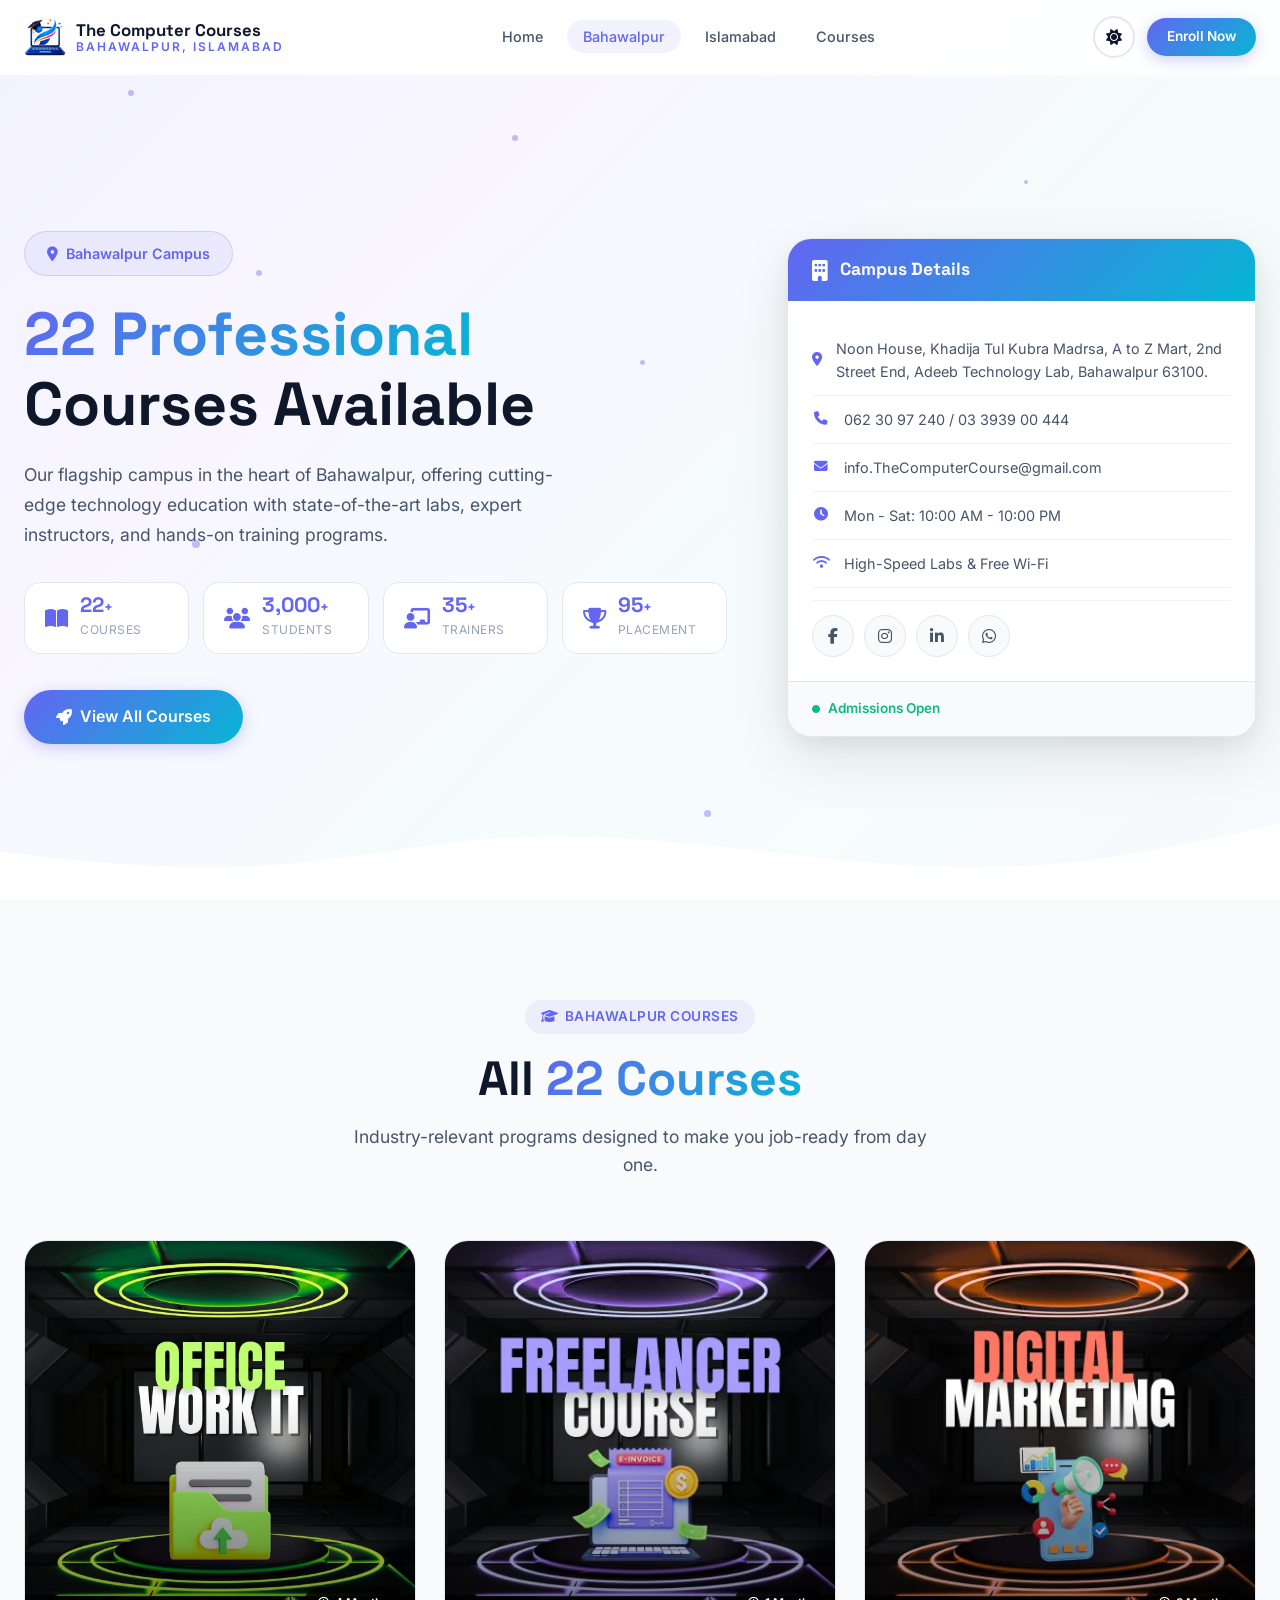
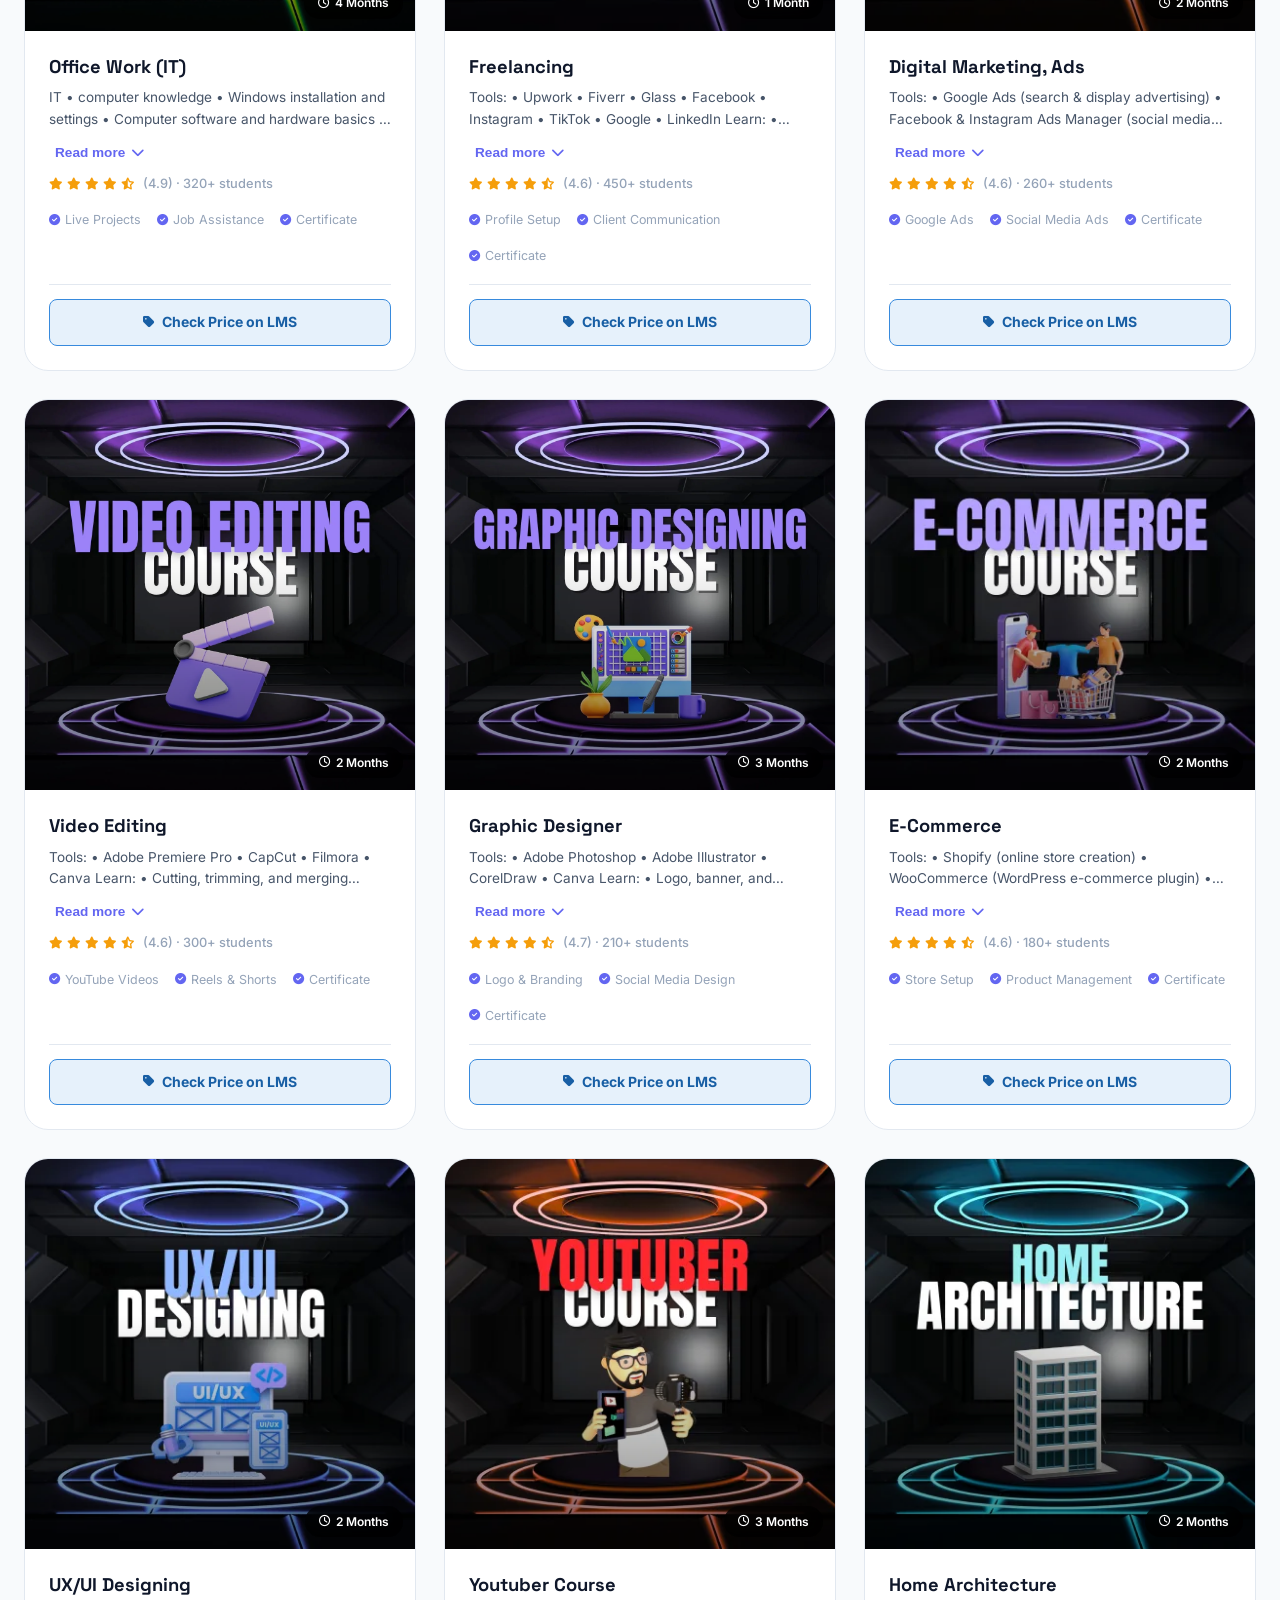
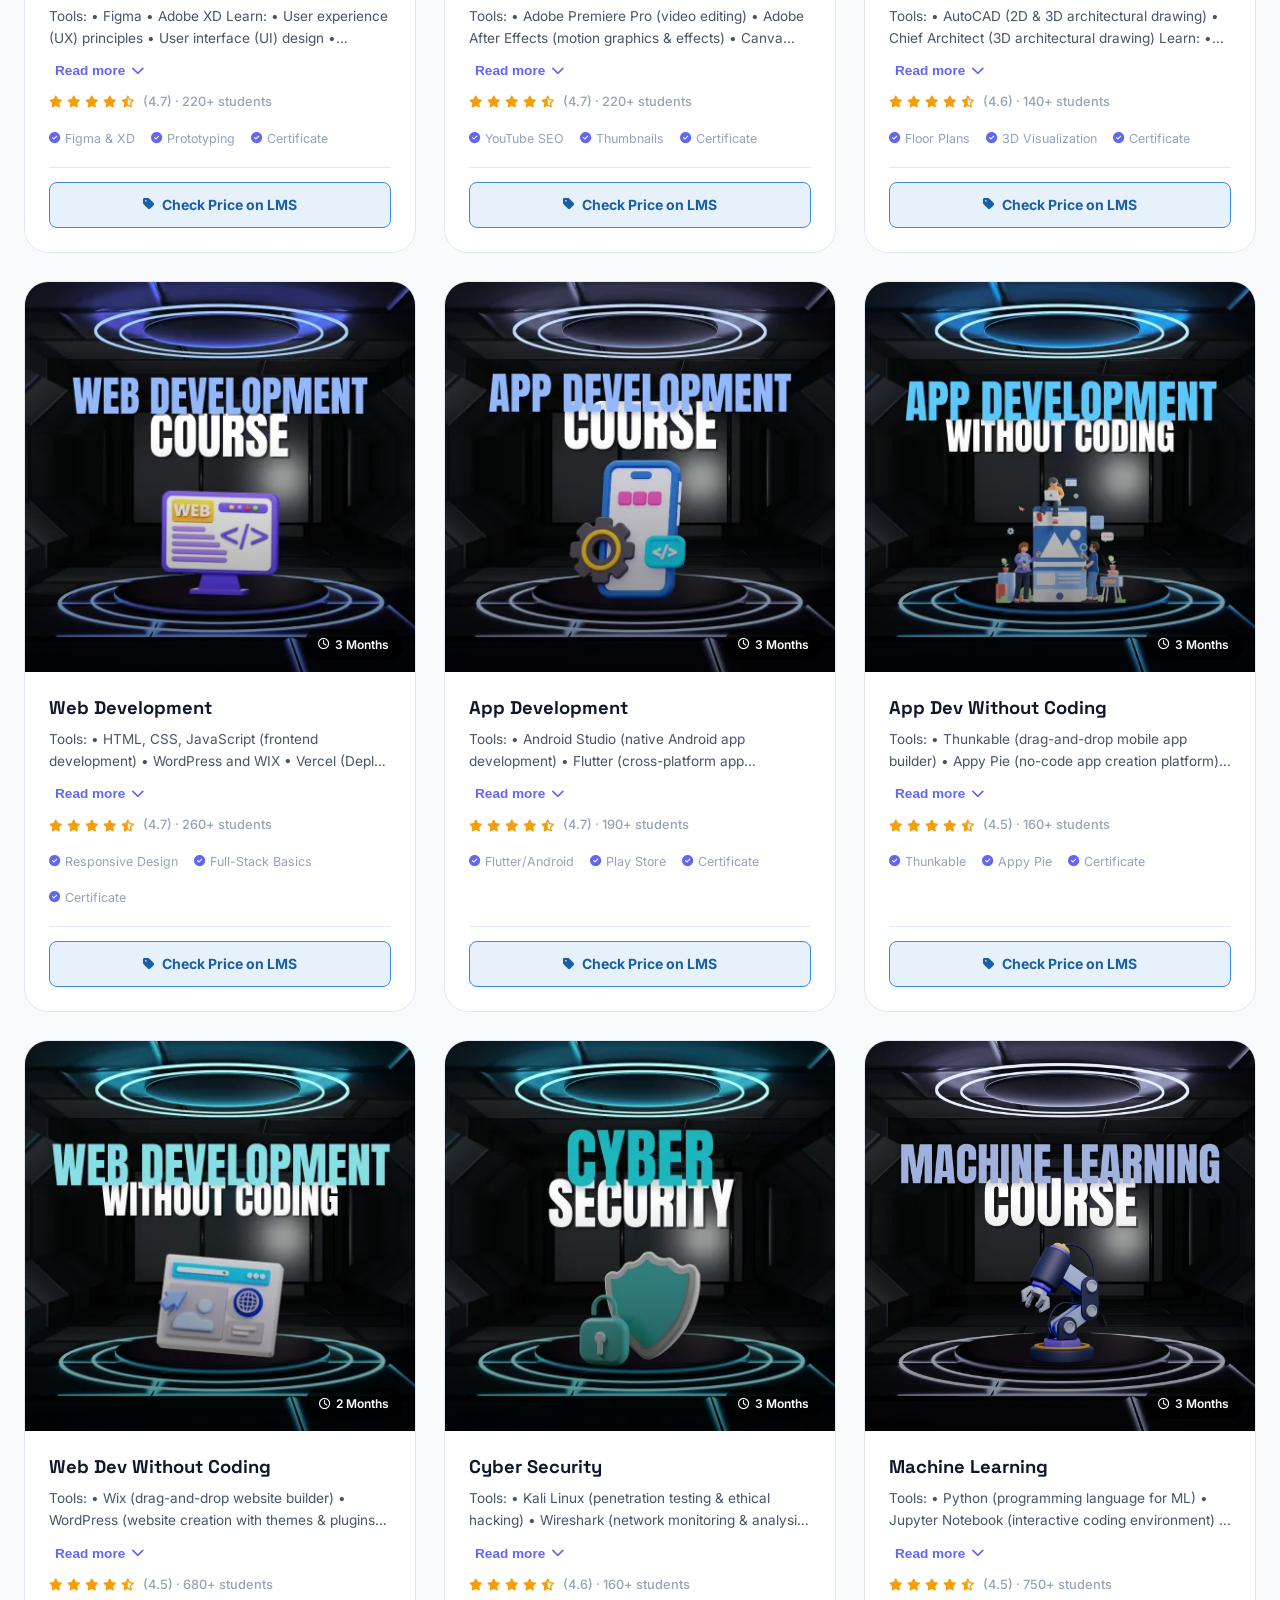
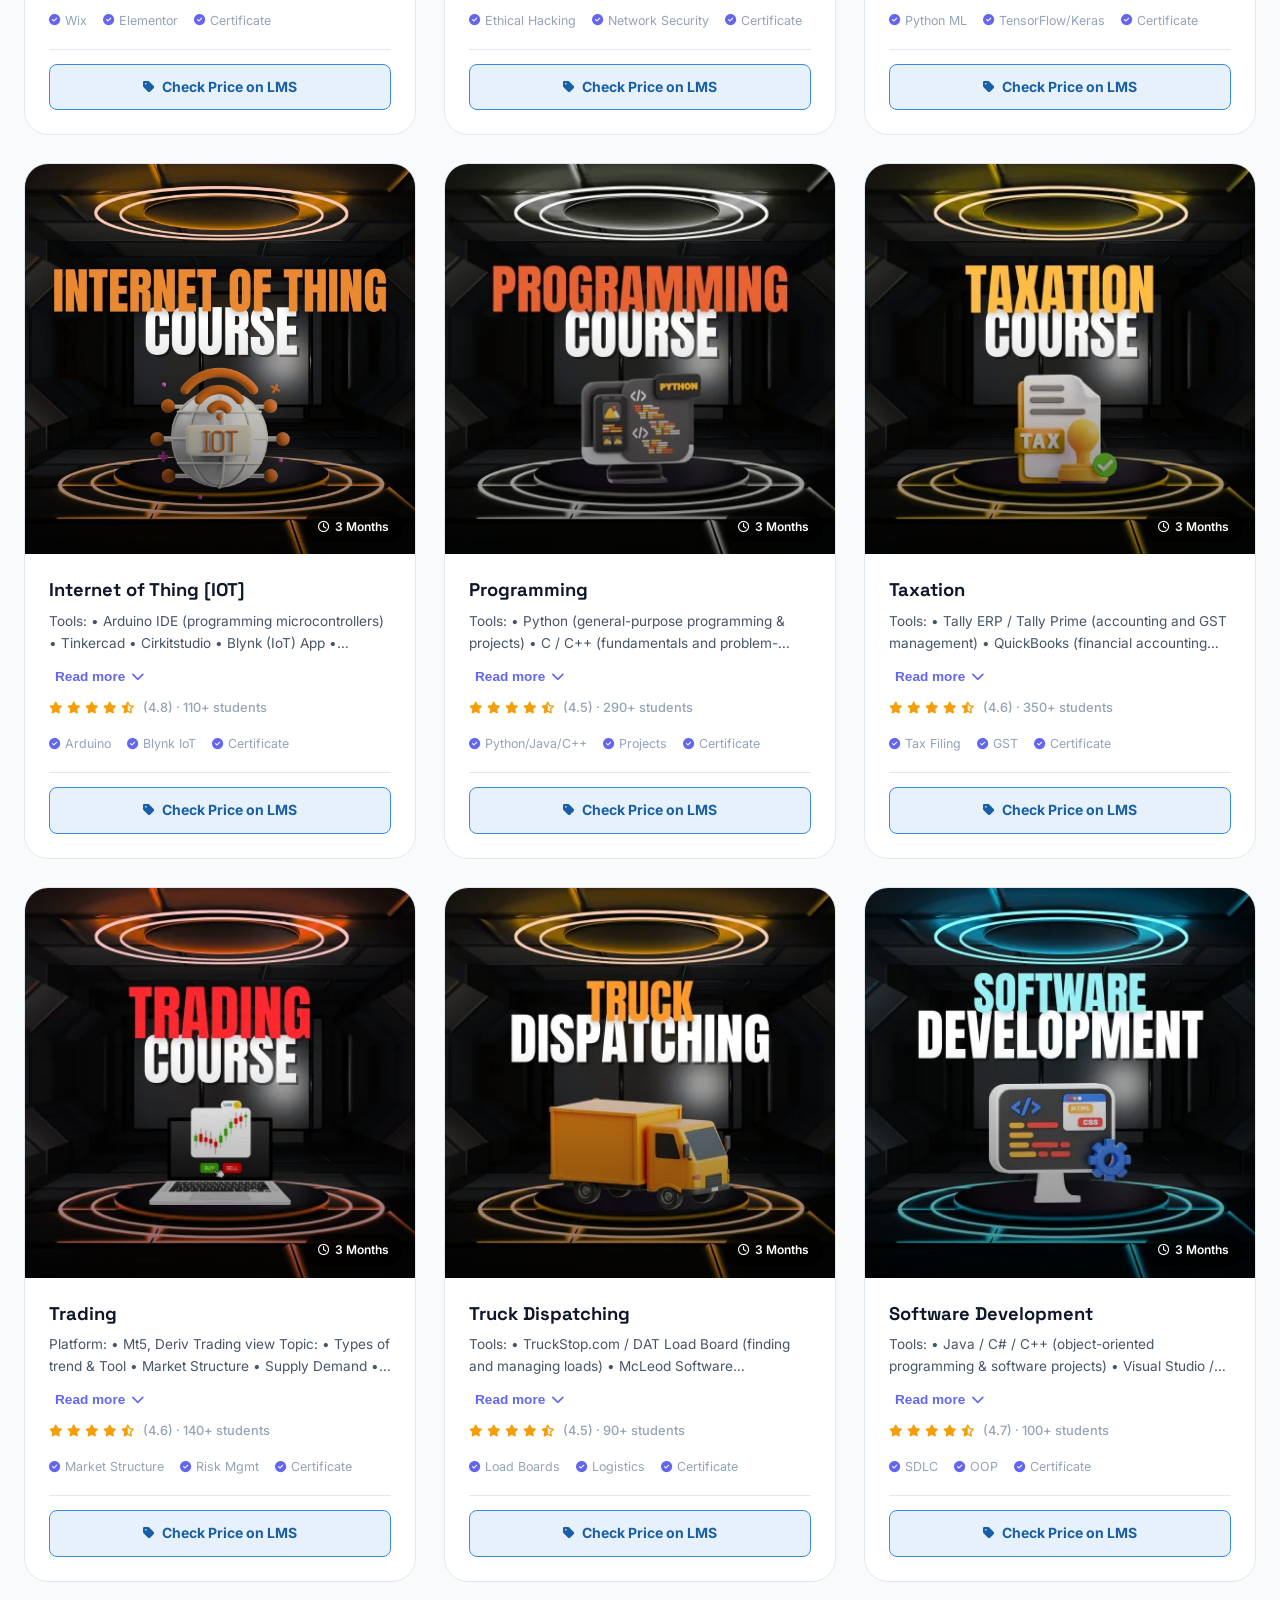
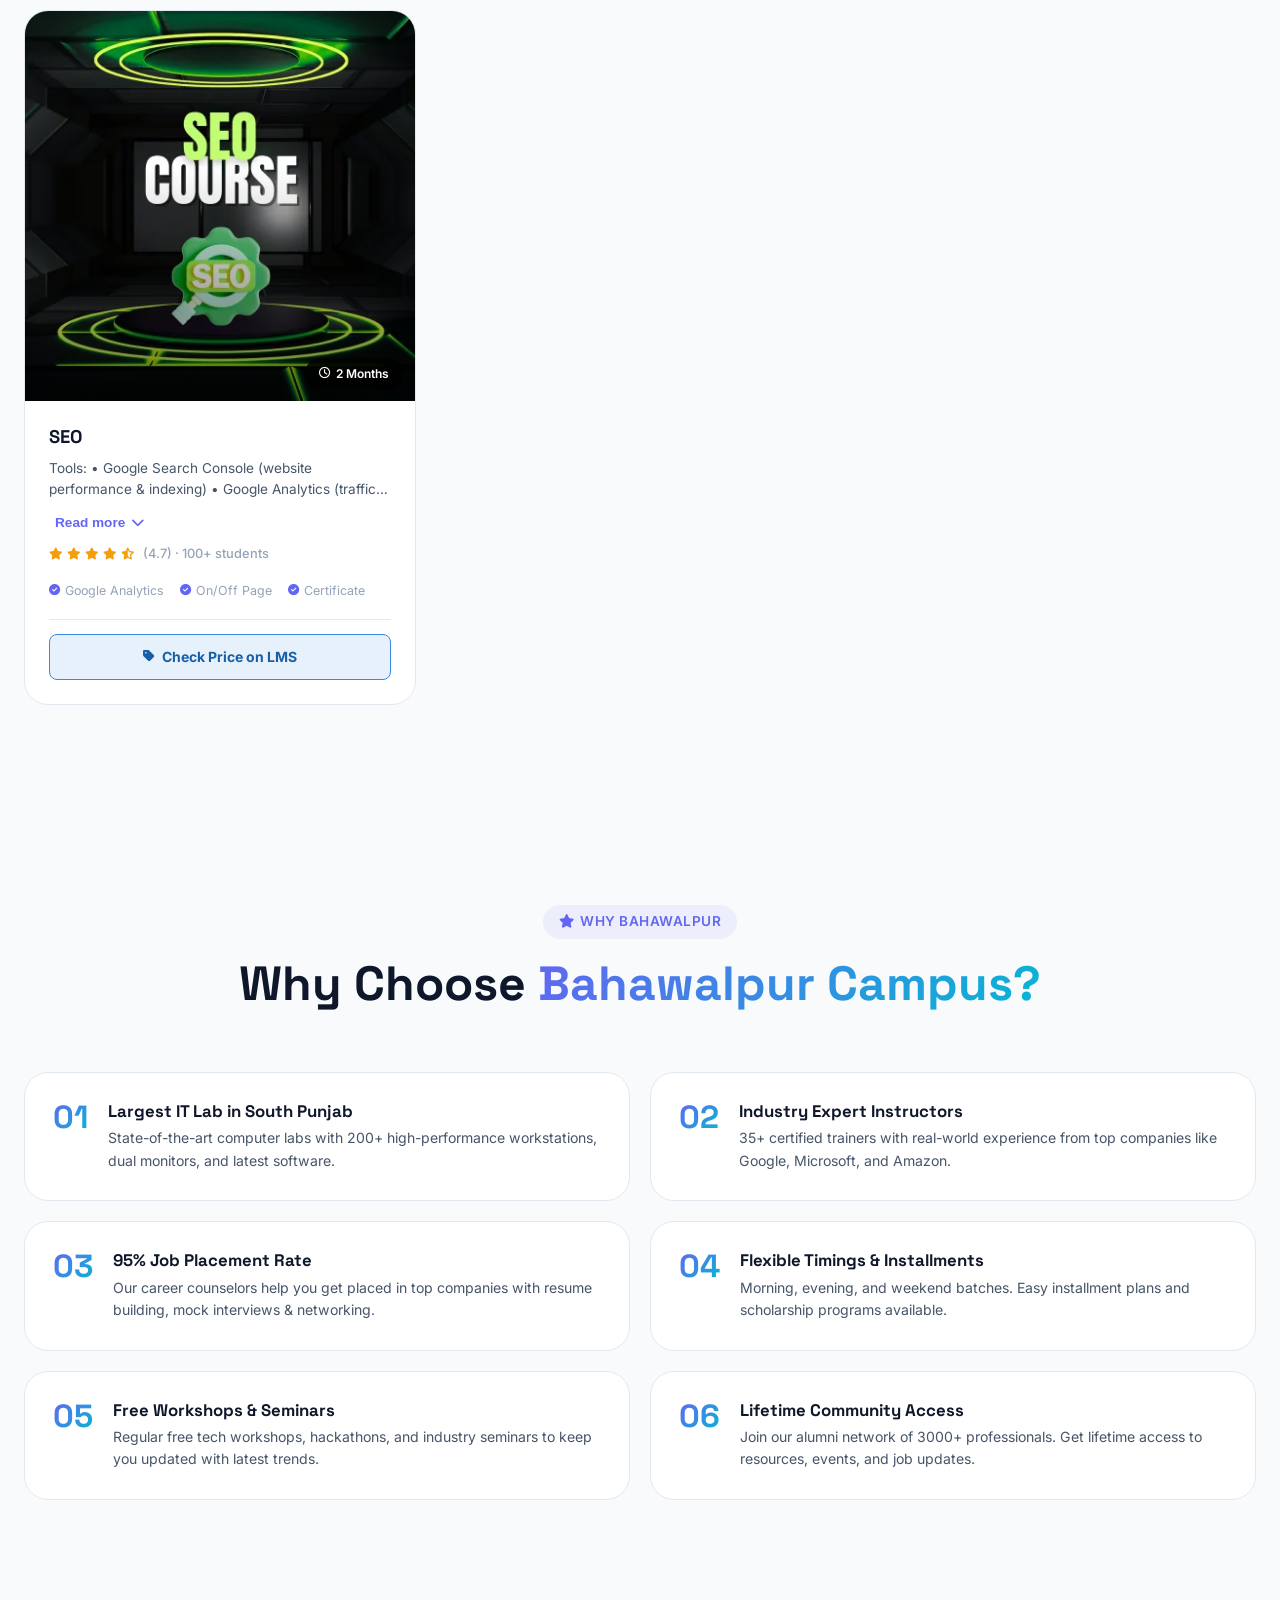
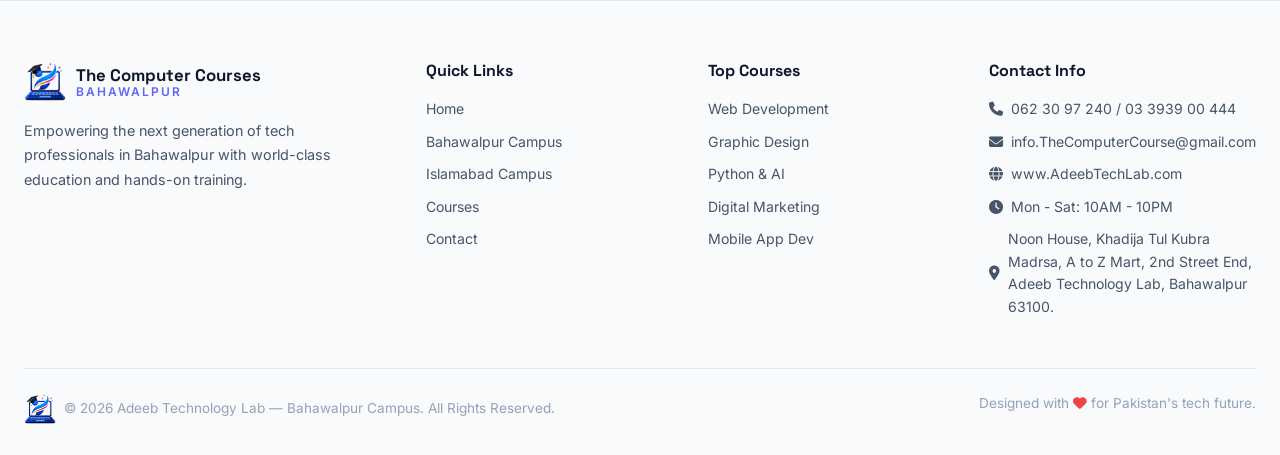
==== commit ad6d71dc: "Fix footer icon styling and update cache versions Remove unnecessary background, border, and box-sha" ====
--- a/bahawalpur.html
+++ b/bahawalpur.html
@@ -9,8 +9,8 @@
     <link rel="preconnect" href="https://fonts.gstatic.com" crossorigin>
     <link href="https://fonts.googleapis.com/css2?family=Inter:wght@300;400;500;600;700;800;900&family=Space+Grotesk:wght@400;500;600;700&display=swap" rel="stylesheet">
     <link rel="stylesheet" href="https://cdn.jsdelivr.net/npm/@fortawesome/fontawesome-free@6.4.0/css/all.min.css">
-    <link rel="stylesheet" href="css/style.css?v=2">
-    <link rel="stylesheet" href="css/campus-page.css?v=2">
+    <link rel="stylesheet" href="css/style.css?v=4">
+    <link rel="stylesheet" href="css/campus-page.css?v=3">
 </head>
 <body>
 
@@ -213,7 +213,7 @@
             <div class="footer-grid">
                 <div class="footer-about">
                     <a href="index.html" class="logo footer-logo">
-                        <div class="logo-icon" style="background: none;">
+                        <div class="logo-icon" style="background: none; border: none; box-shadow: none; border-radius: 0;">
                             <img src="assets/adeeb.webp" alt="Adeeb Logo" style="width: 100%; height: 100%; object-fit: contain;">
                         </div>
                         <div class="logo-text">
@@ -256,7 +256,7 @@
             </div>
             <div class="footer-bottom">
                 <div class="footer-bottom-brand">
-                    <span class="footer-bottom-icon"><img src="assets/adeeb.webp" alt="Adeeb Logo" style="width:100%;height:100%;object-fit:contain;border-radius:6px;"></span>
+                    <span class="footer-bottom-icon"><img src="assets/adeeb.webp" alt="Adeeb Logo" style="width:100%;height:100%;object-fit:contain;"></span>
                     <p>&copy; 2026 Adeeb Technology Lab — Bahawalpur Campus. All Rights Reserved.</p>
                 </div>
                 <p>Designed with <i class="fas fa-heart" style="color: #ef4444;"></i> for Pakistan's tech future.</p>
@@ -268,7 +268,7 @@
     <button class="back-to-top" id="backToTop" aria-label="Back to top"><i class="fas fa-chevron-up"></i></button>
 
     <script src="js/courses-data.js"></script>
-    <script src="js/campus-page.js"></script>
+    <script src="js/campus-page.js?v=2"></script>
     <script>
         initCampusPage('bahawalpur');
     </script>
--- a/css/style.css
+++ b/css/style.css
@@ -451,7 +451,7 @@
 .footer-bottom { border-top: 1px solid var(--border-color); padding-top: 24px; display: flex; justify-content: space-between; flex-wrap: wrap; gap: 10px; }
 .footer-bottom p { font-size: 0.85rem; color: var(--text-muted); }
 .footer-bottom-brand { display: flex; align-items: center; gap: 8px; }
-.footer-bottom-brand .footer-bottom-icon { width: 32px; height: 32px; border-radius: 8px; background: #fff; color: #fff; display: flex; align-items: center; justify-content: center; font-size: 0.75rem; flex-shrink: 0; overflow: hidden; padding: 2px; box-shadow: 0 1px 4px rgba(0,0,0,0.08); }
+.footer-bottom-brand .footer-bottom-icon { width: 32px; height: 32px; display: flex; align-items: center; justify-content: center; font-size: 0.75rem; flex-shrink: 0; overflow: hidden; }
 
 /* BACK TO TOP */
 .back-to-top { position: fixed; bottom: 30px; right: 30px; width: 48px; height: 48px; background: var(--gradient-primary); color: #fff; border: none; border-radius: var(--radius-full); font-size: 1rem; cursor: pointer; opacity: 0; visibility: hidden; transform: translateY(20px); transition: var(--transition); box-shadow: 0 4px 15px rgba(99, 102, 241, 0.3); z-index: 999; }
